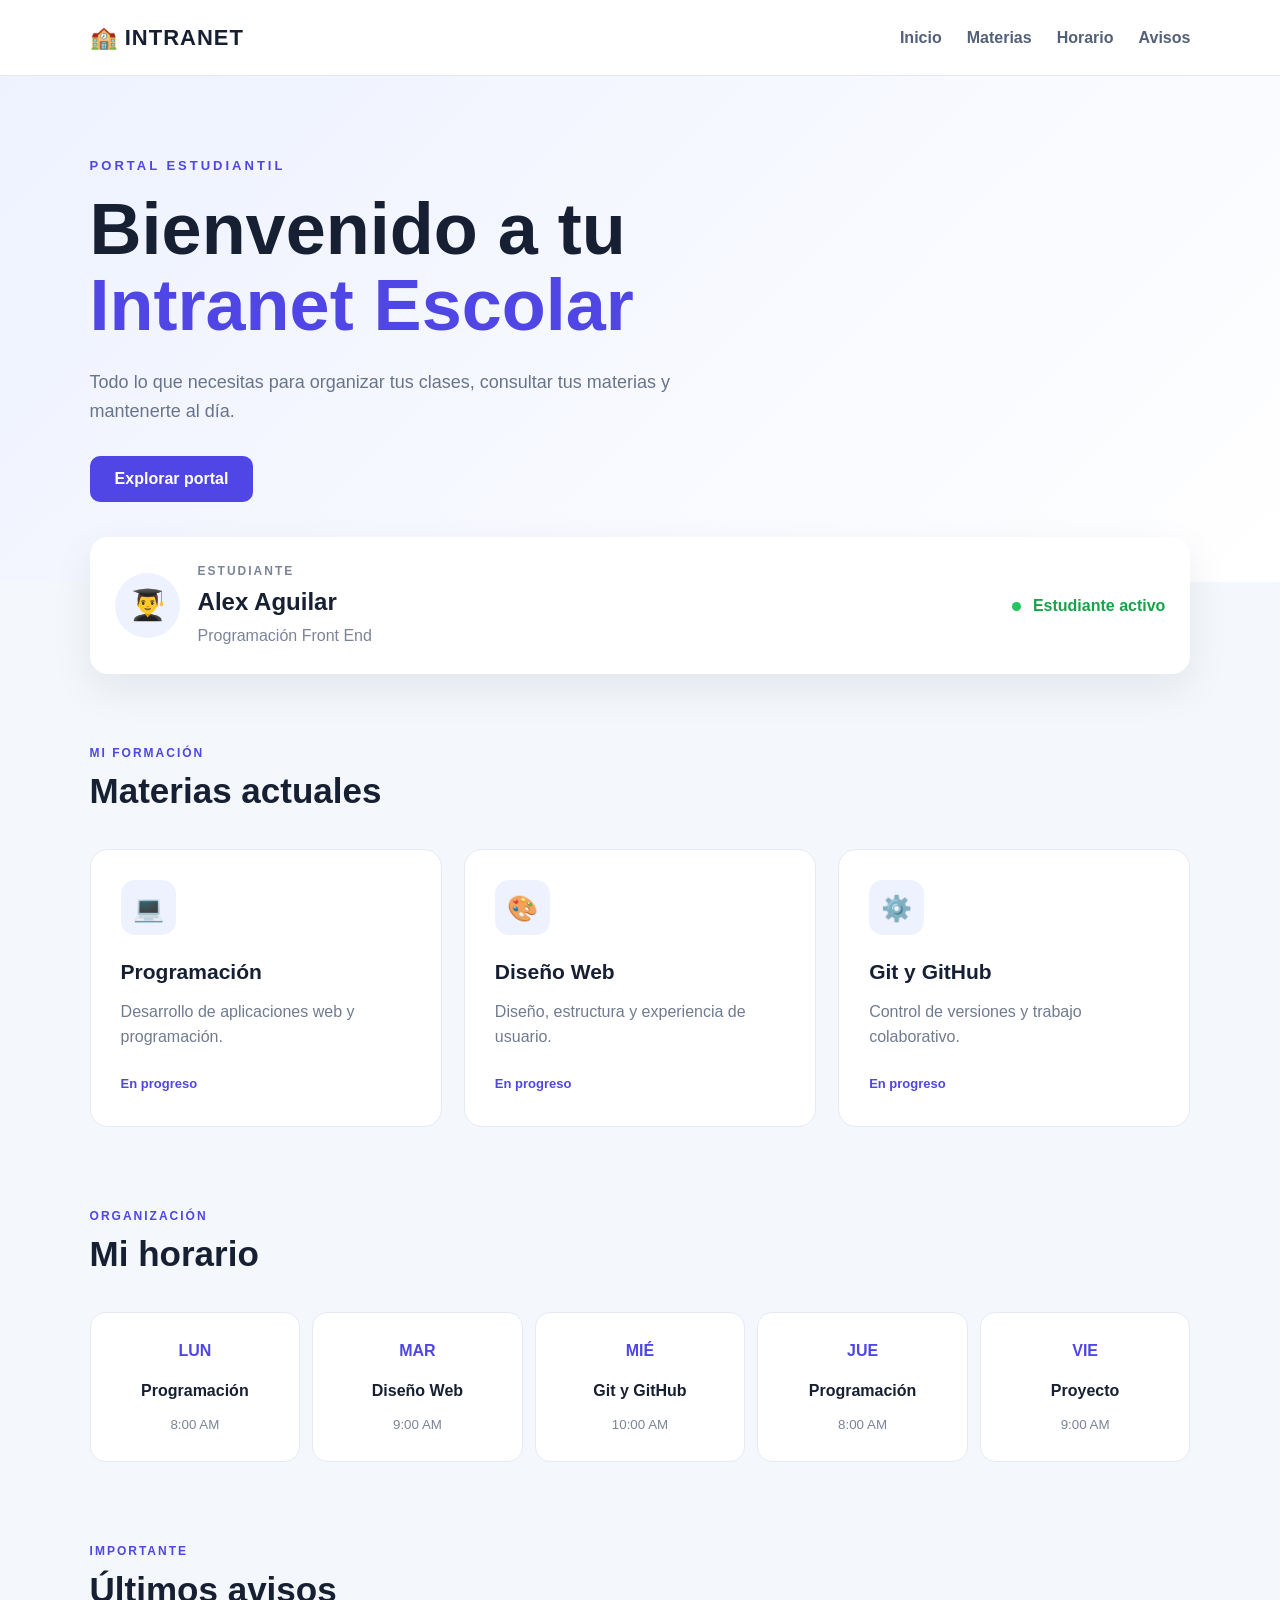
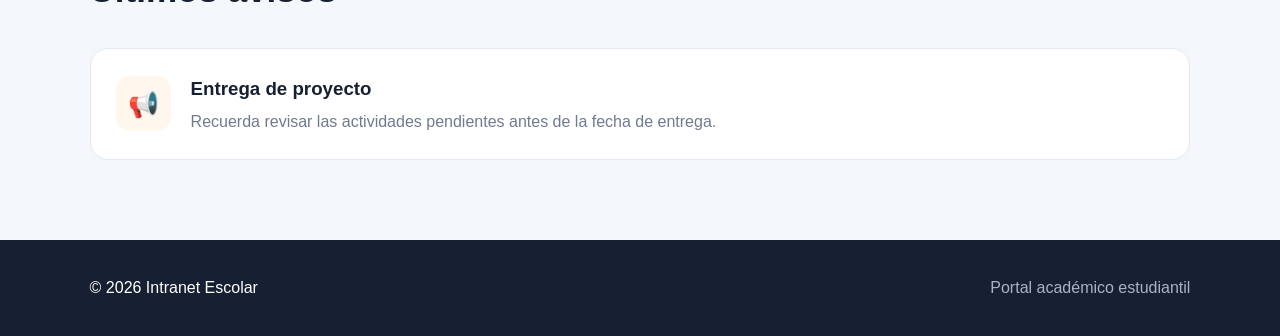
==== src/index.html @ 4df20025 "style: crear diseño moderno de la intranet" ====
<!DOCTYPE html>
<html lang="es">
<head>
    <meta charset="UTF-8">
    <meta name="viewport" content="width=device-width, initial-scale=1.0">

    <title>Intranet Escolar</title>

    <link rel="stylesheet" href="css/style.css">
</head>

<body>

    <header class="encabezado">
        <div class="logo">
            🏫 INTRANET
        </div>

        <nav>
            <a href="#inicio">Inicio</a>
            <a href="#materias">Materias</a>
            <a href="#horario">Horario</a>
            <a href="#avisos">Avisos</a>
        </nav>
    </header>

    <main>

        <section id="inicio" class="bienvenida">
            <div>
                <p class="etiqueta">PORTAL ESTUDIANTIL</p>

                <h1>Bienvenido a tu<br>
                    <span>Intranet Escolar</span>
                </h1>

                <p>
                    Todo lo que necesitas para organizar tus clases,
                    consultar tus materias y mantenerte al día.
                </p>

                <button>Explorar portal</button>
            </div>
        </section>


        <section class="perfil">
            <div class="perfil-info">
                <div class="avatar">👨‍🎓</div>

                <div>
                    <p>ESTUDIANTE</p>
                    <h2>Alex Aguilar</h2>
                    <span>Programación Front End</span>
                </div>
            </div>

            <div class="estado">
                <span class="punto"></span>
                Estudiante activo
            </div>
        </section>


        <section id="materias" class="seccion">

            <div class="titulo-seccion">
                <p>MI FORMACIÓN</p>
                <h2>Materias actuales</h2>
            </div>

            <div class="tarjetas">

                <article class="tarjeta">
                    <div class="icono">💻</div>
                    <h3>Programación</h3>
                    <p>Desarrollo de aplicaciones web y programación.</p>
                    <span>En progreso</span>
                </article>

                <article class="tarjeta">
                    <div class="icono">🎨</div>
                    <h3>Diseño Web</h3>
                    <p>Diseño, estructura y experiencia de usuario.</p>
                    <span>En progreso</span>
                </article>

                <article class="tarjeta">
                    <div class="icono">⚙️</div>
                    <h3>Git y GitHub</h3>
                    <p>Control de versiones y trabajo colaborativo.</p>
                    <span>En progreso</span>
                </article>

            </div>

        </section>


        <section id="horario" class="seccion">

            <div class="titulo-seccion">
                <p>ORGANIZACIÓN</p>
                <h2>Mi horario</h2>
            </div>

            <div class="horario">

                <div class="dia">
                    <strong>LUN</strong>
                    <span>Programación</span>
                    <small>8:00 AM</small>
                </div>

                <div class="dia">
                    <strong>MAR</strong>
                    <span>Diseño Web</span>
                    <small>9:00 AM</small>
                </div>

                <div class="dia">
                    <strong>MIÉ</strong>
                    <span>Git y GitHub</span>
                    <small>10:00 AM</small>
                </div>

                <div class="dia">
                    <strong>JUE</strong>
                    <span>Programación</span>
                    <small>8:00 AM</small>
                </div>

                <div class="dia">
                    <strong>VIE</strong>
                    <span>Proyecto</span>
                    <small>9:00 AM</small>
                </div>

            </div>

        </section>


        <section id="avisos" class="seccion avisos">

            <div class="titulo-seccion">
                <p>IMPORTANTE</p>
                <h2>Últimos avisos</h2>
            </div>

            <div class="aviso">
                <div class="aviso-icono">📢</div>

                <div>
                    <h3>Entrega de proyecto</h3>
                    <p>
                        Recuerda revisar las actividades pendientes
                        antes de la fecha de entrega.
                    </p>
                </div>
            </div>

        </section>

    </main>


    <footer>
        <p>© 2026 Intranet Escolar</p>
        <p>Portal académico estudiantil</p>
    </footer>

</body>
</html>
---- src/css/style.css ----
/* ================================
   INTRANET ESCOLAR
   Diseño principal
================================ */

* {
    margin: 0;
    padding: 0;
    box-sizing: border-box;
}

html {
    scroll-behavior: smooth;
}

body {
    font-family: Arial, sans-serif;
    background: #f4f7fb;
    color: #172033;
    line-height: 1.6;
}


/* ================================
   ENCABEZADO
================================ */

.encabezado {
    width: 100%;
    padding: 20px 7%;
    display: flex;
    justify-content: space-between;
    align-items: center;
    background: #ffffff;
    border-bottom: 1px solid #e5e9f2;
    position: sticky;
    top: 0;
    z-index: 1000;
}

.logo {
    font-size: 22px;
    font-weight: bold;
    letter-spacing: 1px;
}

nav {
    display: flex;
    gap: 25px;
}

nav a {
    text-decoration: none;
    color: #536078;
    font-weight: 600;
    transition: 0.3s;
}

nav a:hover {
    color: #4f46e5;
}


/* ================================
   BIENVENIDA
================================ */

.bienvenida {
    min-height: 500px;
    padding: 80px 7%;
    display: flex;
    align-items: center;
    background: linear-gradient(135deg, #eef2ff, #ffffff);
}

.bienvenida > div {
    max-width: 700px;
}

.etiqueta {
    color: #4f46e5;
    font-weight: bold;
    letter-spacing: 3px;
    font-size: 13px;
    margin-bottom: 15px;
}

.bienvenida h1 {
    font-size: clamp(42px, 6vw, 72px);
    line-height: 1.05;
    margin-bottom: 25px;
}

.bienvenida h1 span {
    color: #4f46e5;
}

.bienvenida p:not(.etiqueta) {
    color: #68748a;
    max-width: 600px;
    font-size: 18px;
    margin-bottom: 30px;
}

button {
    border: none;
    padding: 14px 25px;
    border-radius: 10px;
    background: #4f46e5;
    color: white;
    font-size: 16px;
    font-weight: bold;
    cursor: pointer;
    transition: 0.3s;
}

button:hover {
    transform: translateY(-3px);
    background: #3730a3;
}


/* ================================
   PERFIL
================================ */

.perfil {
    width: 86%;
    margin: -45px auto 70px;
    padding: 25px;
    background: white;
    border-radius: 18px;
    box-shadow: 0 15px 40px rgba(30, 41, 59, 0.08);

    display: flex;
    justify-content: space-between;
    align-items: center;
}

.perfil-info {
    display: flex;
    align-items: center;
    gap: 18px;
}

.avatar {
    width: 65px;
    height: 65px;
    display: flex;
    align-items: center;
    justify-content: center;
    background: #eef2ff;
    border-radius: 50%;
    font-size: 30px;
}

.perfil-info p {
    color: #7b8498;
    font-size: 12px;
    font-weight: bold;
    letter-spacing: 2px;
}

.perfil-info h2 {
    margin: 2px 0;
}

.perfil-info span {
    color: #7b8498;
}

.estado {
    color: #16a34a;
    font-weight: bold;
}

.punto {
    display: inline-block;
    width: 9px;
    height: 9px;
    background: #22c55e;
    border-radius: 50%;
    margin-right: 7px;
}


/* ================================
   SECCIONES
================================ */

.seccion {
    width: 86%;
    margin: 0 auto 80px;
}

.titulo-seccion {
    margin-bottom: 30px;
}

.titulo-seccion p {
    color: #4f46e5;
    font-size: 12px;
    font-weight: bold;
    letter-spacing: 2px;
}

.titulo-seccion h2 {
    font-size: 35px;
}


/* ================================
   TARJETAS
================================ */

.tarjetas {
    display: grid;
    grid-template-columns: repeat(3, 1fr);
    gap: 22px;
}

.tarjeta {
    padding: 30px;
    background: white;
    border: 1px solid #e5e9f2;
    border-radius: 18px;
    transition: 0.3s;
}

.tarjeta:hover {
    transform: translateY(-7px);
    box-shadow: 0 15px 35px rgba(30, 41, 59, 0.1);
}

.icono {
    width: 55px;
    height: 55px;
    display: flex;
    align-items: center;
    justify-content: center;
    background: #eef2ff;
    border-radius: 14px;
    font-size: 25px;
    margin-bottom: 20px;
}

.tarjeta h3 {
    font-size: 21px;
    margin-bottom: 10px;
}

.tarjeta p {
    color: #707b90;
    margin-bottom: 20px;
}

.tarjeta span {
    color: #4f46e5;
    font-size: 13px;
    font-weight: bold;
}


/* ================================
   HORARIO
================================ */

.horario {
    display: grid;
    grid-template-columns: repeat(5, 1fr);
    gap: 12px;
}

.dia {
    background: white;
    border: 1px solid #e5e9f2;
    padding: 25px 15px;
    border-radius: 15px;
    text-align: center;
}

.dia strong {
    display: block;
    color: #4f46e5;
    margin-bottom: 15px;
}

.dia span {
    display: block;
    font-weight: bold;
    margin-bottom: 7px;
}

.dia small {
    color: #7b8498;
}


/* ================================
   AVISOS
================================ */

.aviso {
    display: flex;
    align-items: center;
    gap: 20px;
    background: white;
    border: 1px solid #e5e9f2;
    padding: 25px;
    border-radius: 18px;
}

.aviso-icono {
    width: 55px;
    height: 55px;
    display: flex;
    align-items: center;
    justify-content: center;
    background: #fff7ed;
    border-radius: 14px;
    font-size: 25px;
}

.aviso h3 {
    margin-bottom: 5px;
}

.aviso p {
    color: #707b90;
}


/* ================================
   FOOTER
================================ */

footer {
    padding: 35px 7%;
    background: #172033;
    color: white;

    display: flex;
    justify-content: space-between;
}

footer p:last-child {
    color: #aab3c5;
}


/* ================================
   RESPONSIVE
================================ */

@media (max-width: 800px) {

    .encabezado {
        flex-direction: column;
        gap: 15px;
    }

    nav {
        gap: 12px;
        flex-wrap: wrap;
        justify-content: center;
    }

    .bienvenida {
        padding: 70px 7%;
    }

    .perfil {
        flex-direction: column;
        align-items: flex-start;
        gap: 20px;
    }

    .tarjetas {
        grid-template-columns: 1fr;
    }

    .horario {
        grid-template-columns: 1fr;
    }

    footer {
        flex-direction: column;
        gap: 10px;
    }
}
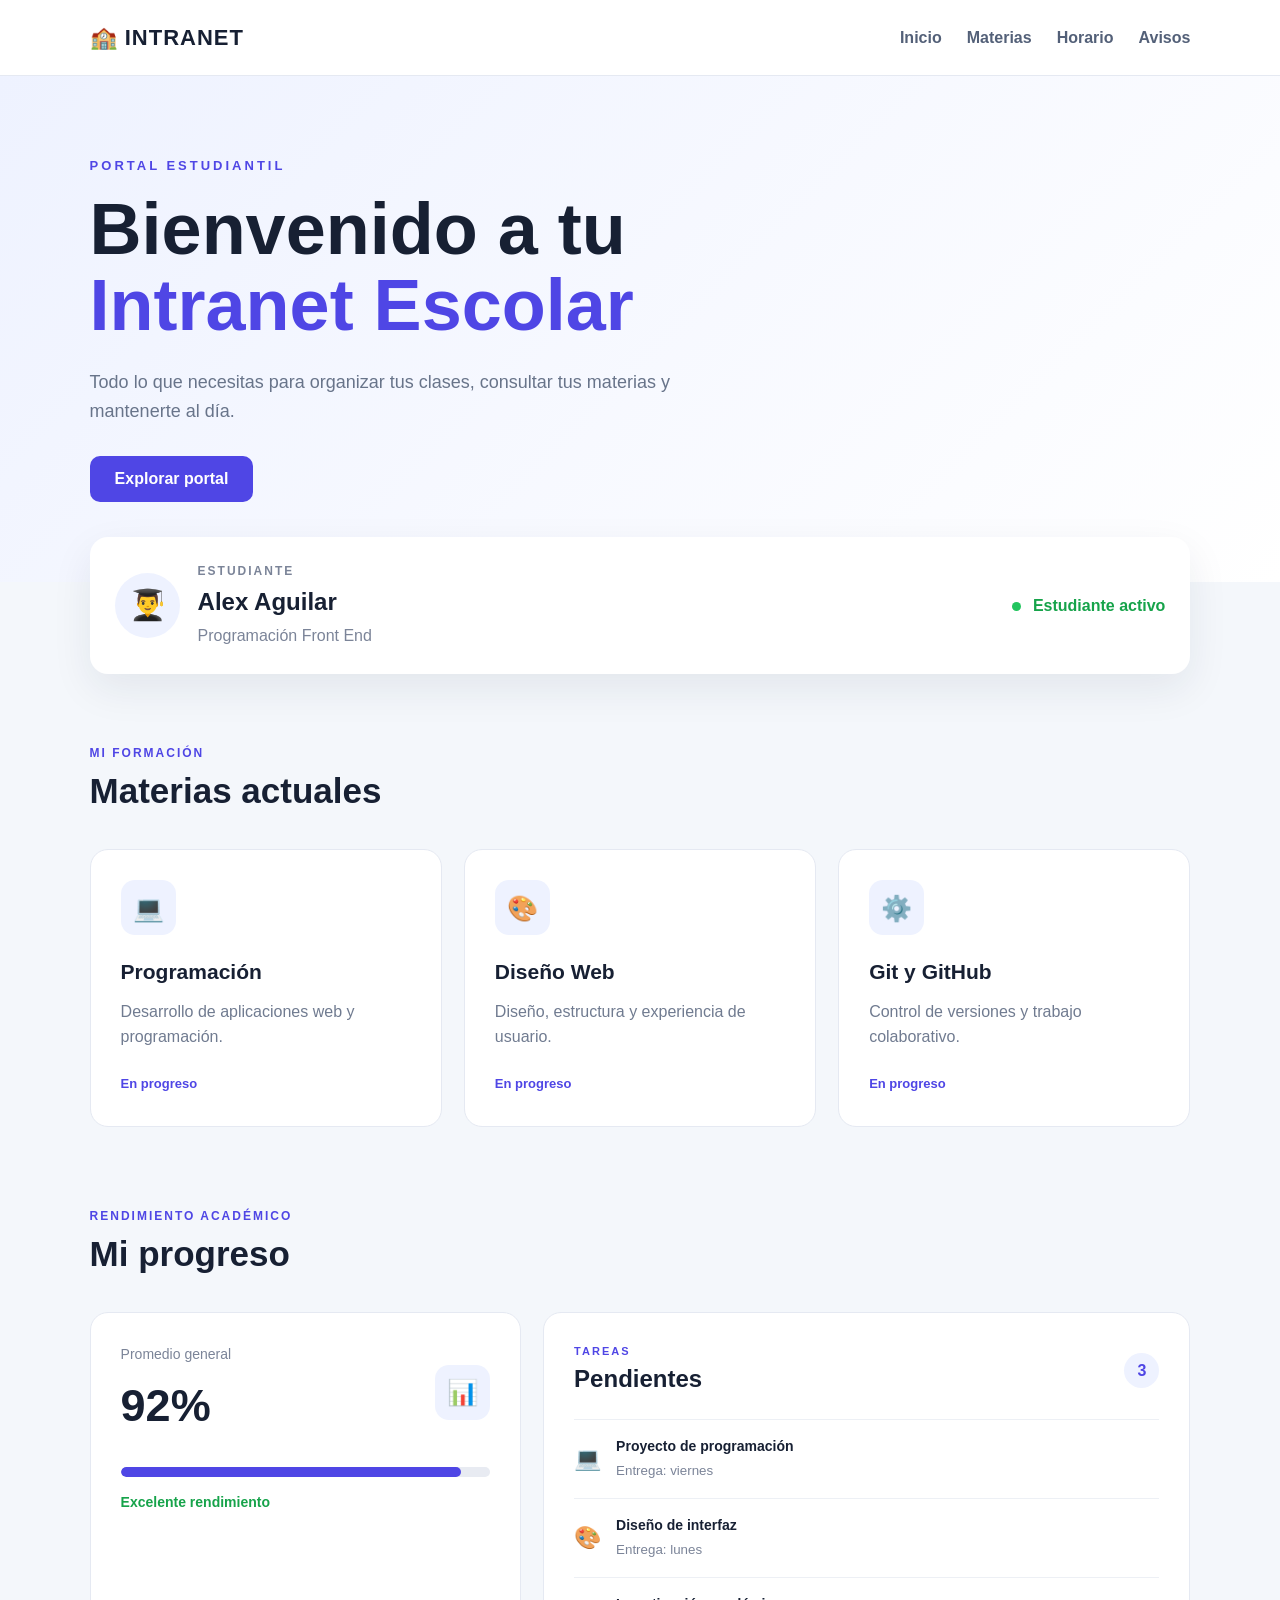
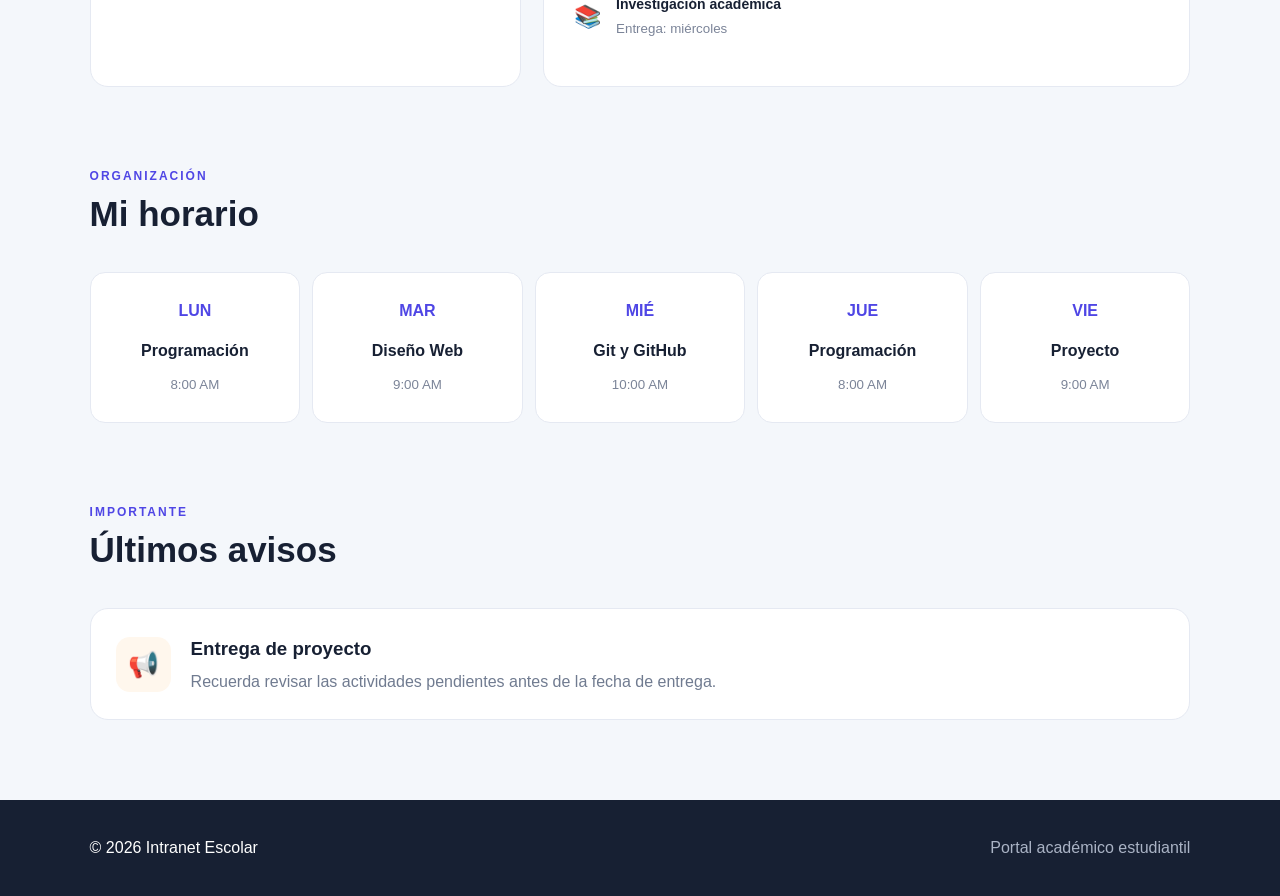
==== commit e6ac85b9: "feat: agregar panel de rendimiento académico" ====
--- a/src/index.html
+++ b/src/index.html
@@ -96,6 +96,75 @@
 
         </section>
 
+<section class="seccion">
+
+    <div class="titulo-seccion">
+        <p>RENDIMIENTO ACADÉMICO</p>
+        <h2>Mi progreso</h2>
+    </div>
+
+    <div class="panel-academico">
+
+        <div class="progreso-card">
+            <div class="progreso-arriba">
+                <div>
+                    <p>Promedio general</p>
+                    <h3>92%</h3>
+                </div>
+
+                <div class="progreso-icono">
+                    📊
+                </div>
+            </div>
+
+            <div class="barra">
+                <div class="barra-progreso"></div>
+            </div>
+
+            <span>Excelente rendimiento</span>
+        </div>
+
+
+        <div class="tareas-card">
+
+            <div class="tareas-titulo">
+                <div>
+                    <p>TAREAS</p>
+                    <h3>Pendientes</h3>
+                </div>
+
+                <span class="contador">3</span>
+            </div>
+
+            <div class="tarea">
+                <span>💻</span>
+                <div>
+                    <strong>Proyecto de programación</strong>
+                    <small>Entrega: viernes</small>
+                </div>
+            </div>
+
+            <div class="tarea">
+                <span>🎨</span>
+                <div>
+                    <strong>Diseño de interfaz</strong>
+                    <small>Entrega: lunes</small>
+                </div>
+            </div>
+
+            <div class="tarea">
+                <span>📚</span>
+                <div>
+                    <strong>Investigación académica</strong>
+                    <small>Entrega: miércoles</small>
+                </div>
+            </div>
+
+        </div>
+
+    </div>
+
+</section>
 
         <section id="horario" class="seccion">
 
@@ -170,5 +239,7 @@
         <p>Portal académico estudiantil</p>
     </footer>
 
+    <script src="js/app.js"></script>
+
 </body>
 </html>
--- a/src/css/style.css
+++ b/src/css/style.css
@@ -387,4 +387,133 @@
         flex-direction: column;
         gap: 10px;
     }
+}
+
+/* ================================
+   PANEL ACADÉMICO
+================================ */
+
+.panel-academico {
+    display: grid;
+    grid-template-columns: 1fr 1.5fr;
+    gap: 22px;
+}
+
+.progreso-card,
+.tareas-card {
+    background: white;
+    border: 1px solid #e5e9f2;
+    border-radius: 18px;
+    padding: 30px;
+}
+
+.progreso-arriba {
+    display: flex;
+    justify-content: space-between;
+    align-items: center;
+}
+
+.progreso-arriba p {
+    color: #7b8498;
+    font-size: 14px;
+}
+
+.progreso-arriba h3 {
+    font-size: 45px;
+    margin-top: 5px;
+}
+
+.progreso-icono {
+    width: 55px;
+    height: 55px;
+    display: flex;
+    justify-content: center;
+    align-items: center;
+    background: #eef2ff;
+    border-radius: 14px;
+    font-size: 25px;
+}
+
+.barra {
+    width: 100%;
+    height: 10px;
+    margin: 25px 0 12px;
+    background: #e8ebf2;
+    border-radius: 20px;
+    overflow: hidden;
+}
+
+.barra-progreso {
+    width: 92%;
+    height: 100%;
+    background: #4f46e5;
+    border-radius: 20px;
+}
+
+.progreso-card > span {
+    color: #16a34a;
+    font-size: 14px;
+    font-weight: bold;
+}
+
+
+/* TAREAS */
+
+.tareas-titulo {
+    display: flex;
+    justify-content: space-between;
+    align-items: center;
+    margin-bottom: 20px;
+}
+
+.tareas-titulo p {
+    color: #4f46e5;
+    font-size: 11px;
+    font-weight: bold;
+    letter-spacing: 2px;
+}
+
+.tareas-titulo h3 {
+    font-size: 24px;
+}
+
+.contador {
+    width: 35px;
+    height: 35px;
+    display: flex;
+    align-items: center;
+    justify-content: center;
+    background: #eef2ff;
+    color: #4f46e5;
+    border-radius: 50%;
+    font-weight: bold;
+}
+
+.tarea {
+    display: flex;
+    align-items: center;
+    gap: 15px;
+    padding: 15px 0;
+    border-top: 1px solid #edf0f5;
+}
+
+.tarea > span {
+    font-size: 22px;
+}
+
+.tarea strong {
+    display: block;
+    font-size: 14px;
+}
+
+.tarea small {
+    color: #7b8498;
+}
+
+@media (max-width: 800px) {
+
+    .panel-academico {
+        grid-template-columns: 1fr;
+    }
+
 }
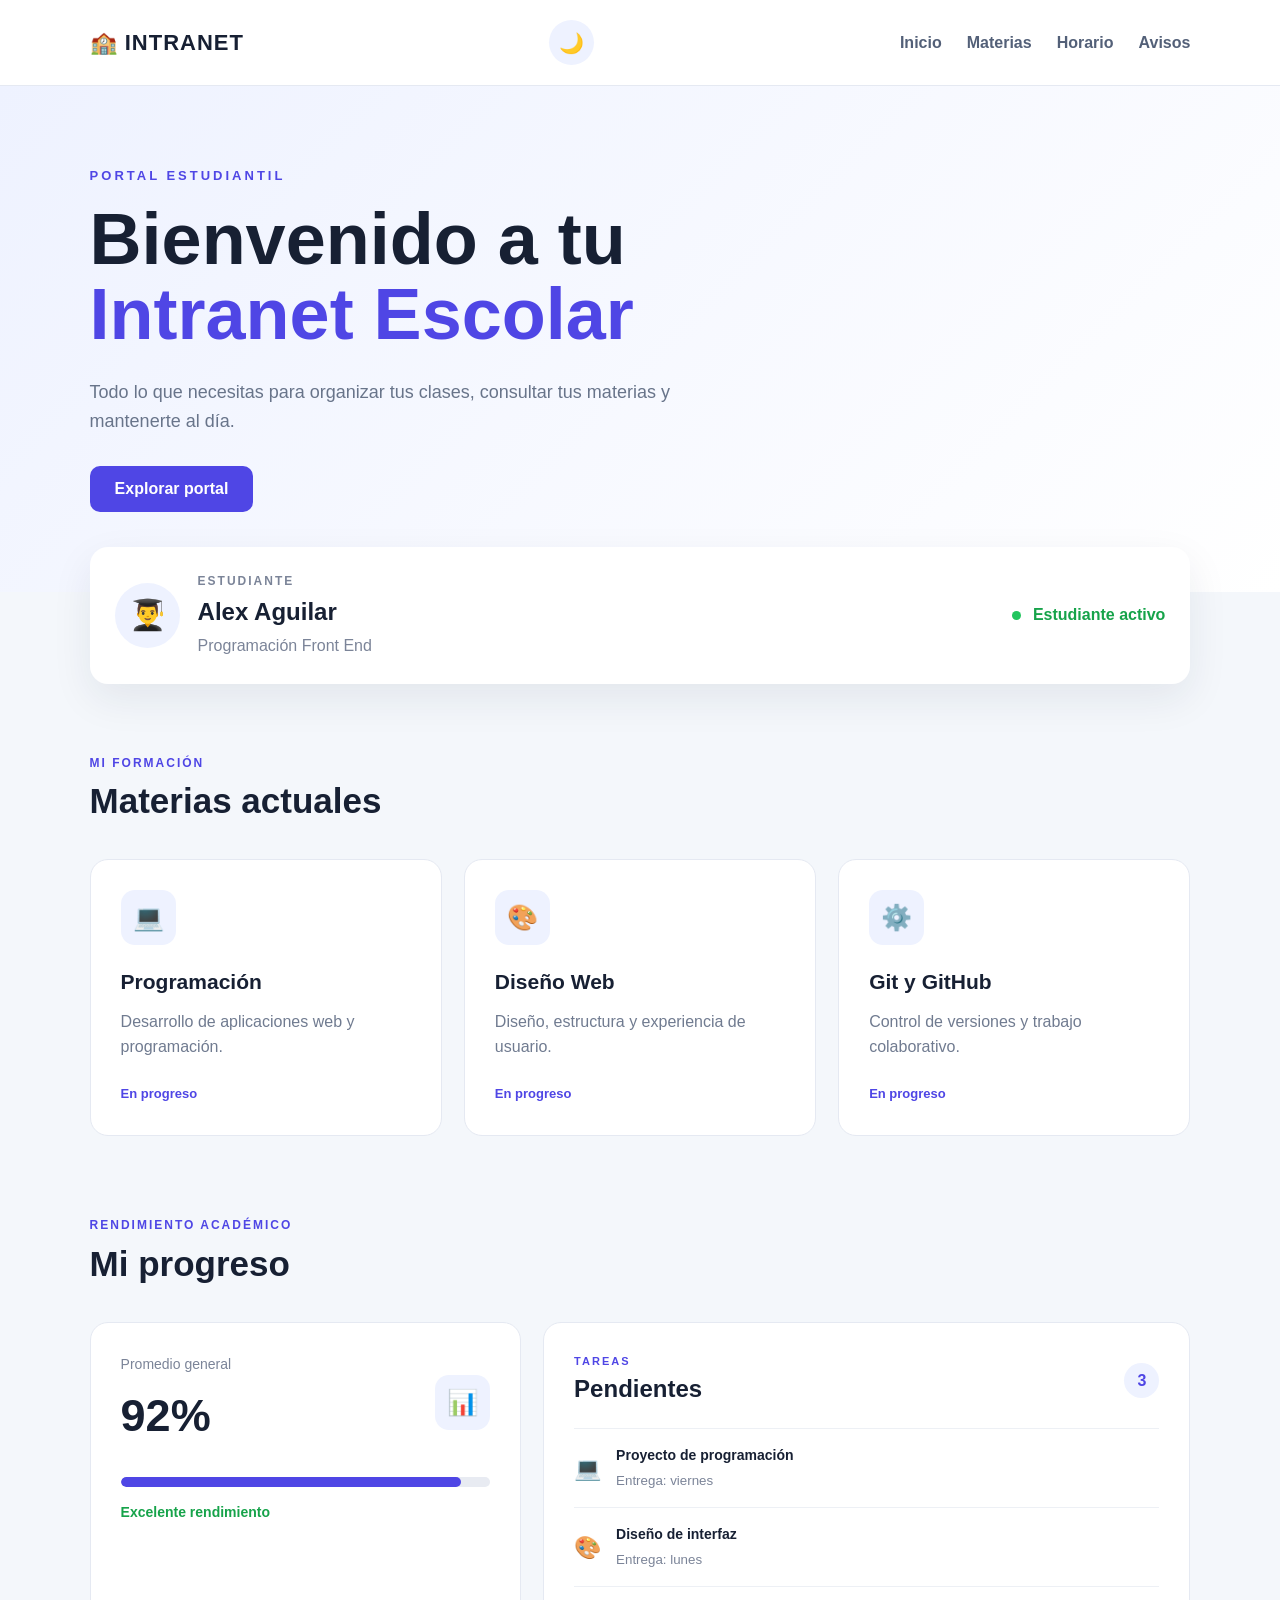
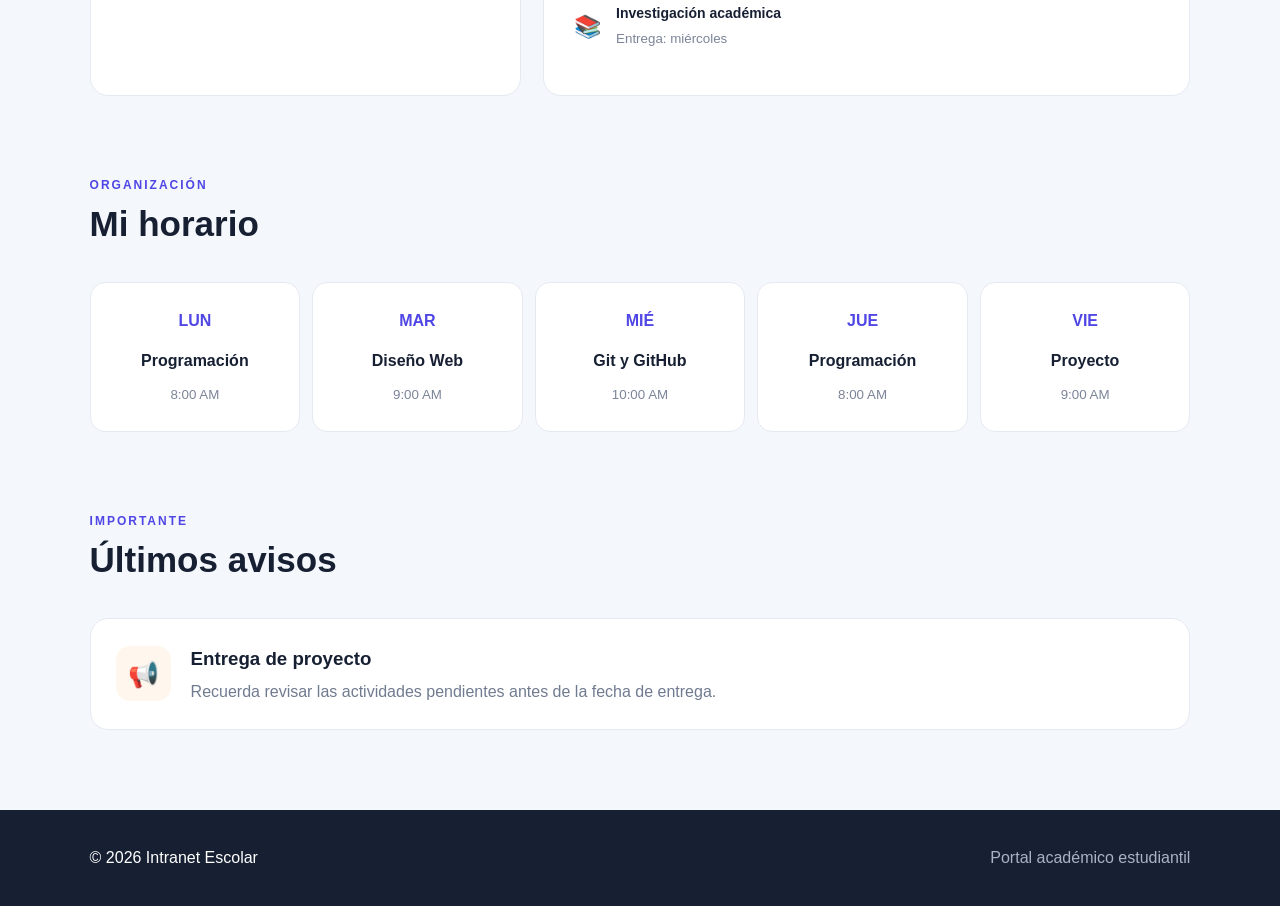
==== commit dcb1d210: "feat: agregar modo oscuro" ====
--- a/src/index.html
+++ b/src/index.html
@@ -15,6 +15,8 @@
         <div class="logo">
             🏫 INTRANET
         </div>
+
+<button id="modoBtn" class="modo-btn">🌙</button>
 
         <nav>
             <a href="#inicio">Inicio</a>
--- a/src/css/style.css
+++ b/src/css/style.css
@@ -516,4 +516,62 @@
         grid-template-columns: 1fr;
     }
 
+}
+
+/* ================================
+   MODO OSCURO
+================================ */
+
+.modo-btn {
+    width: 45px;
+    height: 45px;
+    padding: 0;
+    border-radius: 50%;
+    background: #eef2ff;
+    color: #172033;
+    font-size: 20px;
+}
+
+.modo-btn:hover {
+    transform: rotate(15deg);
+}
+
+
+/* Cuando el modo oscuro está activo */
+
+body.modo-oscuro {
+    background: #0f172a;
+    color: #f8fafc;
+}
+
+body.modo-oscuro .encabezado,
+body.modo-oscuro .perfil,
+body.modo-oscuro .tarjeta,
+body.modo-oscuro .dia,
+body.modo-oscuro .aviso,
+body.modo-oscuro .progreso-card,
+body.modo-oscuro .tareas-card {
+    background: #1e293b;
+    border-color: #334155;
+}
+
+body.modo-oscuro nav a {
+    color: #cbd5e1;
+}
+
+body.modo-oscuro .bienvenida {
+    background: linear-gradient(135deg, #172554, #0f172a);
+}
+
+body.modo-oscuro .bienvenida p:not(.etiqueta),
+body.modo-oscuro .tarjeta p,
+body.modo-oscuro .aviso p,
+body.modo-oscuro .perfil-info span,
+body.modo-oscuro .dia small {
+    color: #cbd5e1;
+}
+
+body.modo-oscuro .modo-btn {
+    background: #334155;
+    color: white;
 }
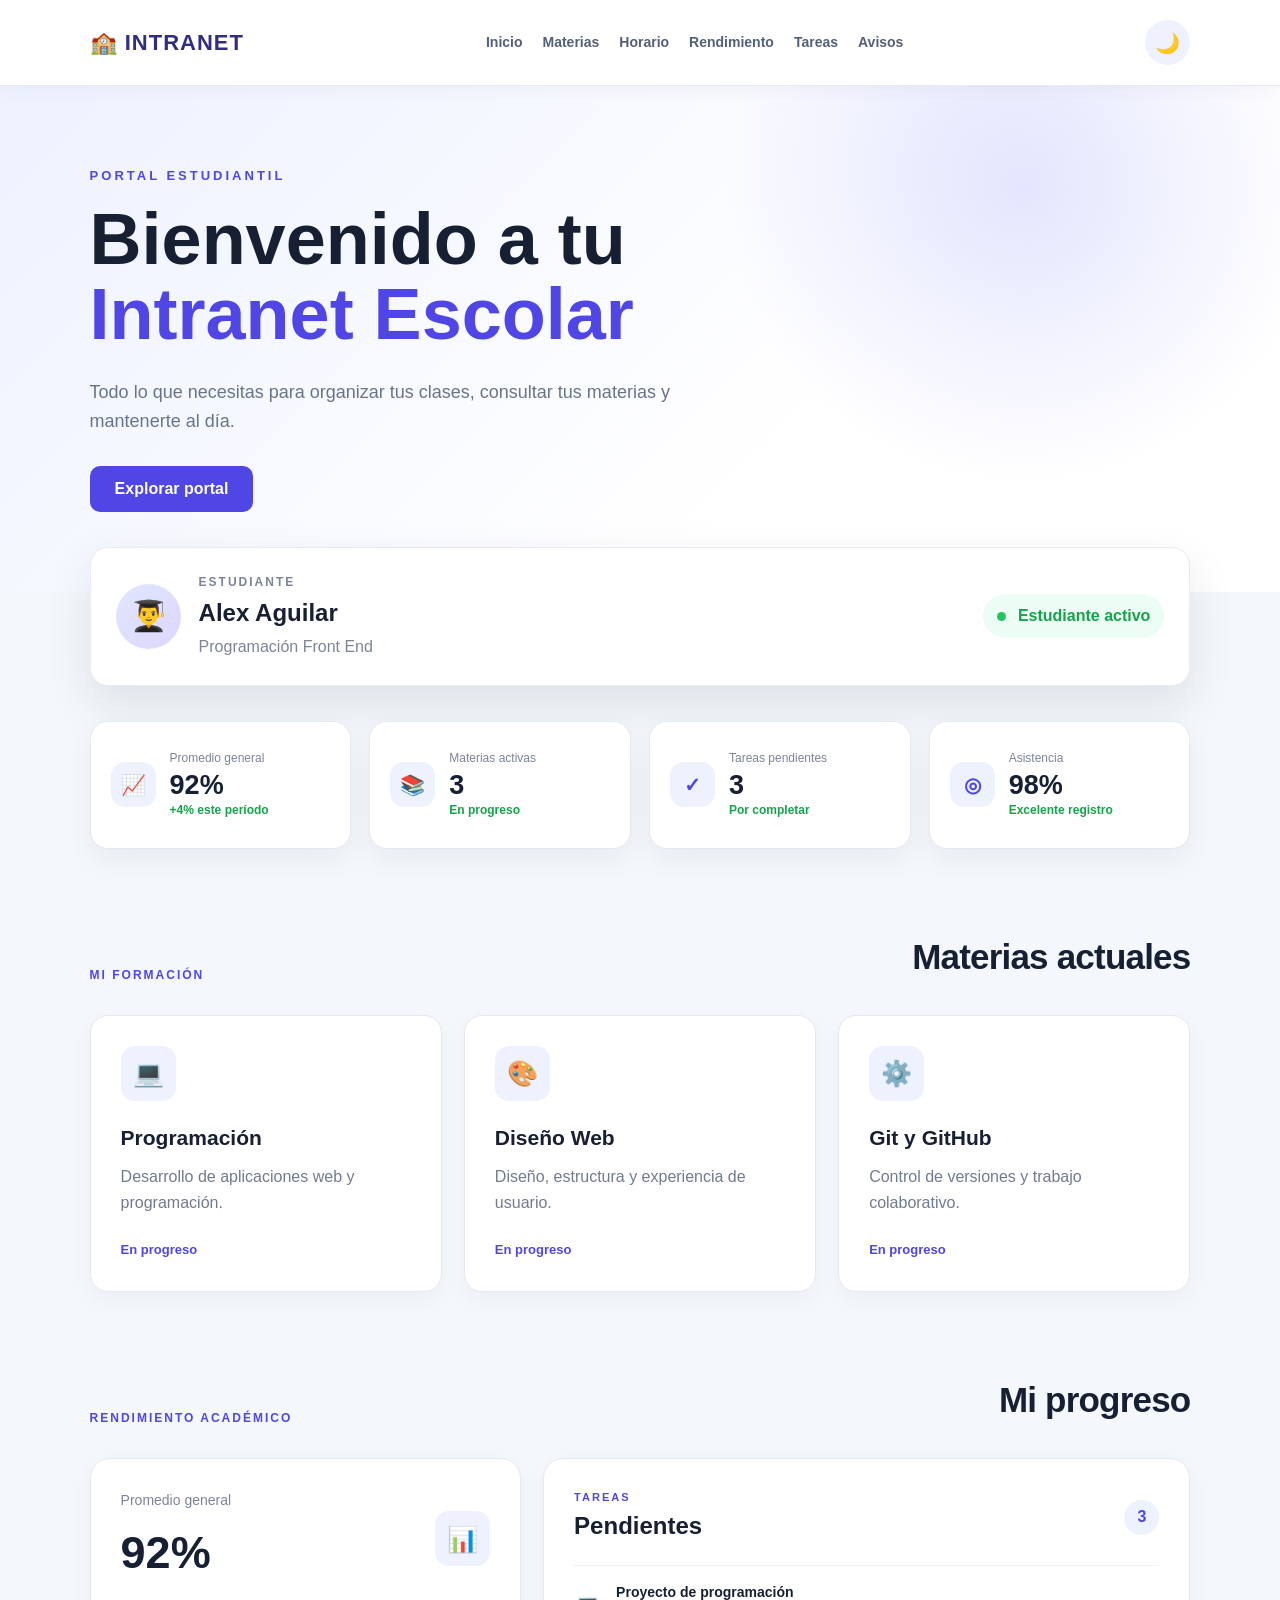
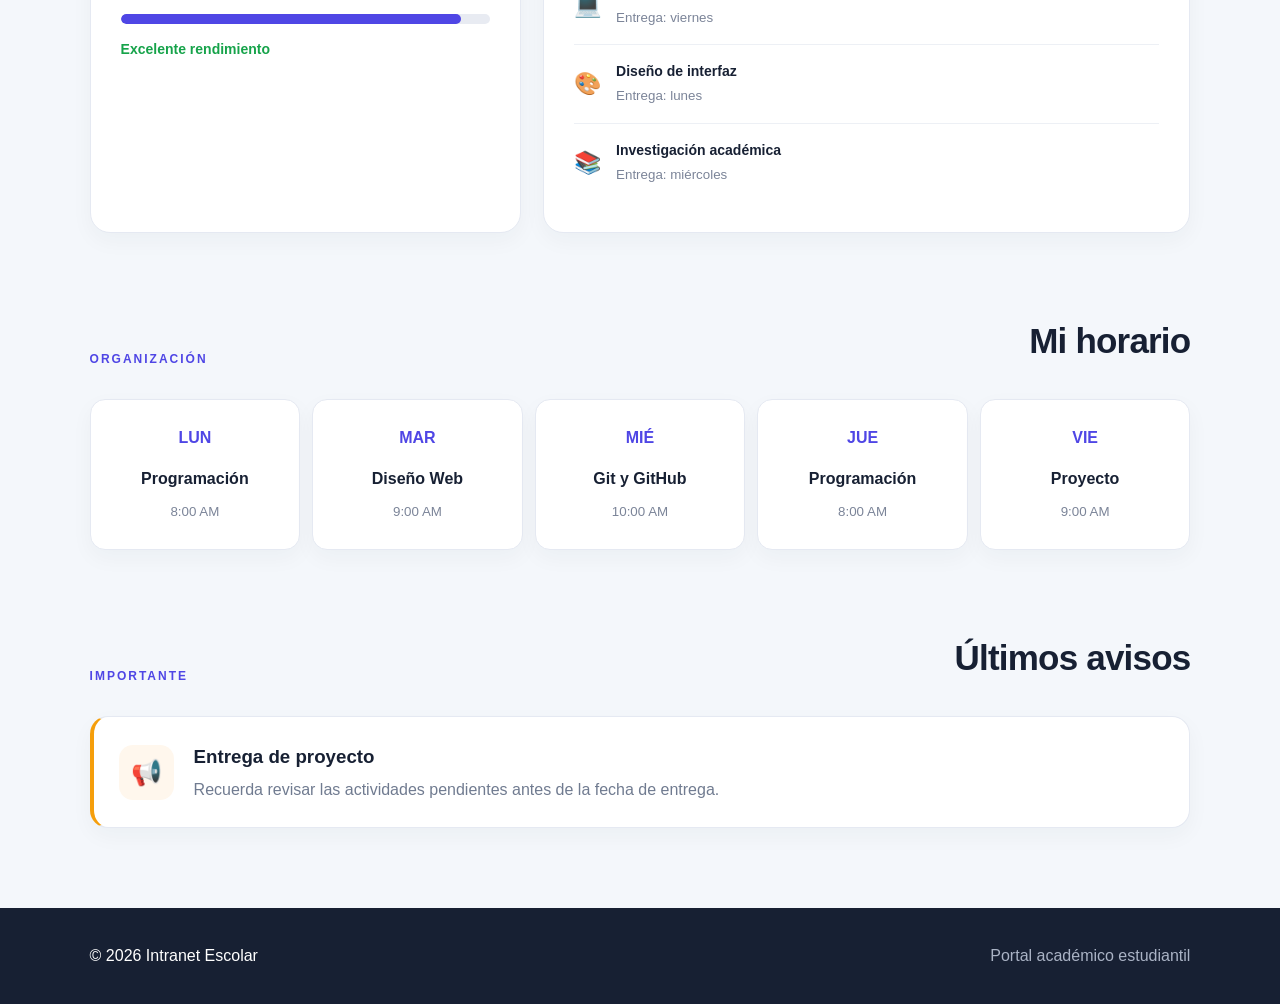
==== commit 5f090e55: "feat: mejorar dashboard estudiantil" ====
--- a/src/index.html
+++ b/src/index.html
@@ -16,14 +16,16 @@
             🏫 INTRANET
         </div>
 
-<button id="modoBtn" class="modo-btn">🌙</button>
-
         <nav>
             <a href="#inicio">Inicio</a>
             <a href="#materias">Materias</a>
             <a href="#horario">Horario</a>
+            <a href="#rendimiento">Rendimiento</a>
+            <a href="#tareas">Tareas</a>
             <a href="#avisos">Avisos</a>
         </nav>
+
+        <button id="modoBtn" class="modo-btn" aria-label="Cambiar modo de color">🌙</button>
     </header>
 
     <main>
@@ -61,6 +63,44 @@
                 <span class="punto"></span>
                 Estudiante activo
             </div>
+        </section>
+
+        <section class="estadisticas seccion" aria-label="Estadísticas rápidas">
+            <article class="estadistica-card estadistica-destacada">
+                <div class="estadistica-icono">📈</div>
+                <div>
+                    <p>Promedio general</p>
+                    <strong>92%</strong>
+                    <small>+4% este período</small>
+                </div>
+            </article>
+
+            <article class="estadistica-card">
+                <div class="estadistica-icono">📚</div>
+                <div>
+                    <p>Materias activas</p>
+                    <strong>3</strong>
+                    <small>En progreso</small>
+                </div>
+            </article>
+
+            <article class="estadistica-card">
+                <div class="estadistica-icono">✓</div>
+                <div>
+                    <p>Tareas pendientes</p>
+                    <strong>3</strong>
+                    <small>Por completar</small>
+                </div>
+            </article>
+
+            <article class="estadistica-card">
+                <div class="estadistica-icono">◎</div>
+                <div>
+                    <p>Asistencia</p>
+                    <strong>98%</strong>
+                    <small>Excelente registro</small>
+                </div>
+            </article>
         </section>
 
 
@@ -98,7 +138,7 @@
 
         </section>
 
-<section class="seccion">
+<section id="rendimiento" class="seccion">
 
     <div class="titulo-seccion">
         <p>RENDIMIENTO ACADÉMICO</p>
@@ -127,7 +167,7 @@
         </div>
 
 
-        <div class="tareas-card">
+        <div id="tareas" class="tareas-card">
 
             <div class="tareas-titulo">
                 <div>
@@ -244,4 +284,4 @@
     <script src="js/app.js"></script>
 
 </body>
-</html>+</html>
--- a/src/css/style.css
+++ b/src/css/style.css
@@ -574,4 +574,760 @@
 body.modo-oscuro .modo-btn {
     background: #334155;
     color: white;
-}+}
+
+/* ================================
+   INICIO DE SESIÓN
+================================ */
+
+.login-body {
+    min-height: 100vh;
+    background: linear-gradient(135deg, #eef2ff, #f8fafc);
+
+    display: flex;
+    align-items: center;
+    justify-content: center;
+
+    padding: 30px;
+}
+
+.login-container {
+    width: 100%;
+    max-width: 460px;
+}
+
+.login-card {
+    background: white;
+    border: 1px solid #e5e9f2;
+    border-radius: 24px;
+
+    padding: 45px;
+
+    box-shadow: 0 25px 70px rgba(30, 41, 59, 0.12);
+
+    text-align: center;
+}
+
+.login-logo {
+    width: 70px;
+    height: 70px;
+
+    margin: 0 auto 20px;
+
+    display: flex;
+    align-items: center;
+    justify-content: center;
+
+    background: #eef2ff;
+    border-radius: 20px;
+
+    font-size: 34px;
+}
+
+.login-etiqueta {
+    color: #4f46e5;
+
+    font-size: 12px;
+    font-weight: bold;
+
+    letter-spacing: 2px;
+
+    margin-bottom: 8px;
+}
+
+.login-card h1 {
+    font-size: 38px;
+    margin-bottom: 10px;
+}
+
+.login-descripcion {
+    color: #7b8498;
+    margin-bottom: 30px;
+}
+
+#loginForm {
+    text-align: left;
+}
+
+.campo {
+    margin-bottom: 20px;
+}
+
+.campo label {
+    display: block;
+
+    margin-bottom: 8px;
+
+    font-size: 14px;
+    font-weight: bold;
+}
+
+.campo input {
+    width: 100%;
+
+    padding: 14px 15px;
+
+    border: 1px solid #dce1ea;
+    border-radius: 10px;
+
+    outline: none;
+
+    font-size: 15px;
+
+    transition: 0.3s;
+}
+
+.campo input:focus {
+    border-color: #4f46e5;
+
+    box-shadow: 0 0 0 3px rgba(79, 70, 229, 0.1);
+}
+
+.opciones-login {
+    display: flex;
+    justify-content: space-between;
+    align-items: center;
+
+    gap: 10px;
+
+    margin-bottom: 25px;
+
+    font-size: 13px;
+}
+
+.opciones-login label {
+    color: #68748a;
+}
+
+.opciones-login a {
+    color: #4f46e5;
+
+    text-decoration: none;
+
+    font-weight: bold;
+}
+
+.login-btn {
+    width: 100%;
+
+    padding: 15px;
+
+    border-radius: 10px;
+
+    background: #4f46e5;
+
+    color: white;
+
+    font-size: 16px;
+    font-weight: bold;
+
+    border: none;
+
+    cursor: pointer;
+
+    transition: 0.3s;
+}
+
+.login-btn:hover {
+    background: #3730a3;
+
+    transform: translateY(-2px);
+}
+
+.mensaje-login {
+    min-height: 24px;
+
+    margin-top: 18px;
+
+    font-size: 14px;
+    font-weight: bold;
+}
+
+.login-footer {
+    margin-top: 30px;
+
+    padding-top: 20px;
+
+    border-top: 1px solid #edf0f5;
+
+    color: #9aa3b2;
+
+    font-size: 12px;
+}
+
+
+/* LOGIN EN MODO OSCURO */
+
+body.modo-oscuro.login-body {
+    background: #0f172a;
+}
+
+body.modo-oscuro .login-card {
+    background: #1e293b;
+    border-color: #334155;
+}
+
+body.modo-oscuro .login-card h1,
+body.modo-oscuro .campo label {
+    color: #f8fafc;
+}
+
+body.modo-oscuro .login-descripcion,
+body.modo-oscuro .opciones-login label {
+    color: #cbd5e1;
+}
+
+body.modo-oscuro .campo input {
+    background: #0f172a;
+    border-color: #475569;
+    color: white;
+}
+
+
+/* RESPONSIVE LOGIN */
+
+@media (max-width: 500px) {
+
+    .login-body {
+        padding: 15px;
+    }
+
+    .login-card {
+        padding: 30px 22px;
+    }
+
+    .login-card h1 {
+        font-size: 32px;
+    }
+
+    .opciones-login {
+        flex-direction: column;
+        align-items: flex-start;
+    }
+}
+
+/* ================================
+   EXPERIENCIA VISUAL DEL LOGIN
+================================ */
+
+.login-body {
+    position: relative;
+    overflow: hidden;
+    padding: 32px 24px;
+    background:
+        radial-gradient(circle at 15% 20%, rgba(129, 140, 248, 0.35), transparent 28%),
+        radial-gradient(circle at 85% 85%, rgba(45, 212, 191, 0.25), transparent 24%),
+        linear-gradient(135deg, #172554 0%, #312e81 48%, #0f766e 100%);
+}
+
+.login-body::before {
+    content: "";
+    position: fixed;
+    inset: 0;
+    pointer-events: none;
+    opacity: 0.22;
+    background-image: linear-gradient(rgba(255, 255, 255, 0.16) 1px, transparent 1px), linear-gradient(90deg, rgba(255, 255, 255, 0.16) 1px, transparent 1px);
+    background-size: 36px 36px;
+}
+
+.login-orbe {
+    position: fixed;
+    z-index: 0;
+    border-radius: 50%;
+    filter: blur(2px);
+    opacity: 0.7;
+    animation: flotar-login 8s ease-in-out infinite;
+}
+
+.login-orbe-uno {
+    width: 260px;
+    height: 260px;
+    top: -100px;
+    right: 8%;
+    background: rgba(196, 181, 253, 0.35);
+}
+
+.login-orbe-dos {
+    width: 180px;
+    height: 180px;
+    bottom: -70px;
+    left: 8%;
+    background: rgba(94, 234, 212, 0.3);
+    animation-delay: -4s;
+}
+
+.login-container {
+    max-width: 470px;
+    position: relative;
+    z-index: 1;
+}
+
+.login-card {
+    padding: 44px;
+    background: rgba(255, 255, 255, 0.96);
+    border: 1px solid rgba(255, 255, 255, 0.72);
+    border-radius: 28px;
+    box-shadow: 0 30px 80px rgba(15, 23, 42, 0.32);
+    animation: aparecer-login 0.65s cubic-bezier(0.22, 1, 0.36, 1) both;
+}
+
+.login-logo {
+    position: relative;
+    margin-bottom: 18px;
+    background: linear-gradient(135deg, #4f46e5, #7c3aed);
+    border: 4px solid #eef2ff;
+    border-radius: 22px;
+    box-shadow: 0 10px 24px rgba(79, 70, 229, 0.3);
+}
+
+.login-logo-iniciales {
+    color: #ffffff;
+    font-size: 22px;
+    font-weight: 800;
+    letter-spacing: -1px;
+}
+
+.login-logo-destello {
+    position: absolute;
+    top: -7px;
+    right: -6px;
+    display: grid;
+    place-items: center;
+    width: 23px;
+    height: 23px;
+    border-radius: 50%;
+    background: #fef08a;
+    color: #6d28d9;
+    font-size: 13px;
+    box-shadow: 0 4px 10px rgba(49, 46, 129, 0.28);
+}
+
+.login-etiqueta {
+    letter-spacing: 2.2px;
+}
+
+.login-card h1 {
+    color: #172033;
+    font-size: clamp(34px, 6vw, 42px);
+    letter-spacing: -1.5px;
+    line-height: 1.1;
+    margin-bottom: 12px;
+}
+
+.login-descripcion {
+    max-width: 330px;
+    margin: 0 auto 30px;
+    font-size: 15px;
+    line-height: 1.6;
+}
+
+.campo {
+    margin-bottom: 19px;
+}
+
+.campo label {
+    color: #334155;
+    font-size: 13px;
+}
+
+.input-con-icono {
+    position: relative;
+}
+
+.input-icono {
+    position: absolute;
+    top: 50%;
+    left: 15px;
+    transform: translateY(-50%);
+    font-size: 16px;
+    line-height: 1;
+    pointer-events: none;
+}
+
+.campo input {
+    padding: 15px 15px 15px 47px;
+    background: #f8fafc;
+    border-color: #d8deeb;
+    border-radius: 12px;
+    color: #172033;
+    transition: border-color 0.25s, box-shadow 0.25s, background 0.25s, transform 0.25s;
+}
+
+.campo input:focus {
+    background: #ffffff;
+    box-shadow: 0 0 0 4px rgba(99, 102, 241, 0.16);
+    transform: translateY(-1px);
+}
+
+.campo input::placeholder {
+    color: #94a3b8;
+}
+
+.opciones-login {
+    margin: 2px 0 26px;
+}
+
+.opciones-login label {
+    display: flex;
+    align-items: center;
+    gap: 7px;
+    cursor: pointer;
+}
+
+.opciones-login input[type="checkbox"] {
+    accent-color: #4f46e5;
+}
+
+.opciones-login a {
+    transition: color 0.2s;
+}
+
+.opciones-login a:hover {
+    color: #3730a3;
+}
+
+.login-btn {
+    display: flex;
+    align-items: center;
+    justify-content: center;
+    gap: 12px;
+    border-radius: 12px;
+    background: linear-gradient(135deg, #4f46e5, #6d28d9);
+    box-shadow: 0 10px 20px rgba(79, 70, 229, 0.24);
+    transition: transform 0.25s, box-shadow 0.25s, filter 0.25s;
+}
+
+.login-btn:hover {
+    transform: translateY(-2px);
+    box-shadow: 0 14px 26px rgba(79, 70, 229, 0.34);
+    filter: brightness(1.07);
+}
+
+.login-btn:active {
+    transform: translateY(0);
+}
+
+@keyframes aparecer-login {
+    from { opacity: 0; transform: translateY(20px) scale(0.98); }
+    to { opacity: 1; transform: translateY(0) scale(1); }
+}
+
+@keyframes flotar-login {
+    0%, 100% { transform: translateY(0); }
+    50% { transform: translateY(18px); }
+}
+
+body.modo-oscuro.login-body {
+    background: linear-gradient(135deg, #020617, #172554 55%, #134e4a);
+}
+
+body.modo-oscuro .login-card {
+    background: rgba(30, 41, 59, 0.97);
+    border-color: rgba(148, 163, 184, 0.3);
+}
+
+@media (max-width: 500px) {
+    .login-body {
+        align-items: flex-start;
+        padding: 20px 16px;
+    }
+
+    .login-card {
+        padding: 32px 22px;
+        border-radius: 24px;
+    }
+
+    .opciones-login {
+        gap: 14px;
+    }
+}
+
+@media (prefers-reduced-motion: reduce) {
+    .login-card,
+    .login-orbe {
+        animation: none;
+    }
+}
+
+/* ================================
+   DASHBOARD ESTUDIANTIL
+================================ */
+
+.encabezado {
+    gap: 28px;
+    box-shadow: 0 4px 18px rgba(30, 41, 59, 0.04);
+}
+
+.logo {
+    color: #312e81;
+    white-space: nowrap;
+}
+
+nav {
+    align-items: center;
+    gap: 20px;
+}
+
+nav a {
+    position: relative;
+    padding: 6px 0;
+    font-size: 14px;
+}
+
+nav a::after {
+    content: "";
+    position: absolute;
+    right: 0;
+    bottom: 0;
+    left: 0;
+    height: 2px;
+    border-radius: 2px;
+    background: #4f46e5;
+    transform: scaleX(0);
+    transition: transform 0.25s ease;
+}
+
+nav a:hover::after,
+nav a.activo::after {
+    transform: scaleX(1);
+}
+
+.bienvenida {
+    min-height: 440px;
+    background:
+        radial-gradient(circle at 80% 20%, rgba(129, 140, 248, 0.22), transparent 27%),
+        linear-gradient(135deg, #eef2ff, #ffffff 65%);
+}
+
+.bienvenida > div {
+    position: relative;
+}
+
+.perfil {
+    border: 1px solid #e8ebf4;
+    box-shadow: 0 18px 45px rgba(30, 41, 59, 0.1);
+}
+
+.avatar {
+    background: linear-gradient(135deg, #e0e7ff, #ddd6fe);
+}
+
+.estado {
+    padding: 9px 14px;
+    border-radius: 999px;
+    background: #ecfdf5;
+}
+
+.estadisticas {
+    display: grid;
+    grid-template-columns: repeat(4, 1fr);
+    gap: 18px;
+    margin-top: -35px;
+}
+
+.estadistica-card {
+    display: flex;
+    align-items: center;
+    gap: 14px;
+    min-height: 128px;
+    padding: 20px;
+    border: 1px solid #e5e9f2;
+    border-radius: 18px;
+    background: #ffffff;
+    box-shadow: 0 10px 28px rgba(30, 41, 59, 0.06);
+    transition: transform 0.25s ease, box-shadow 0.25s ease, border-color 0.25s ease;
+}
+
+.estadistica-card:hover {
+    transform: translateY(-5px);
+    border-color: #c7d2fe;
+    box-shadow: 0 18px 32px rgba(79, 70, 229, 0.13);
+}
+
+.estadistica-icono {
+    display: grid;
+    flex: 0 0 45px;
+    place-items: center;
+    width: 45px;
+    height: 45px;
+    border-radius: 14px;
+    background: #eef2ff;
+    color: #4f46e5;
+    font-size: 20px;
+    font-weight: bold;
+}
+
+.estadistica-card p,
+.estadistica-card small {
+    display: block;
+    color: #7b8498;
+    font-size: 12px;
+}
+
+.estadistica-card strong {
+    display: block;
+    color: #172033;
+    font-size: 27px;
+    line-height: 1.2;
+}
+
+.estadistica-card small {
+    color: #16a34a;
+    font-weight: 600;
+}
+
+.titulo-seccion {
+    display: flex;
+    align-items: end;
+    justify-content: space-between;
+    gap: 20px;
+}
+
+.titulo-seccion h2 {
+    letter-spacing: -0.8px;
+}
+
+.tarjeta,
+.dia,
+.aviso,
+.progreso-card,
+.tareas-card {
+    box-shadow: 0 8px 22px rgba(30, 41, 59, 0.04);
+    transition: transform 0.25s ease, box-shadow 0.25s ease, border-color 0.25s ease;
+}
+
+.dia:hover,
+.aviso:hover,
+.progreso-card:hover,
+.tareas-card:hover {
+    transform: translateY(-4px);
+    border-color: #c7d2fe;
+    box-shadow: 0 17px 30px rgba(30, 41, 59, 0.1);
+}
+
+.panel-academico {
+    align-items: stretch;
+}
+
+.progreso-card,
+.tareas-card {
+    border-radius: 20px;
+}
+
+.tarea {
+    transition: padding-left 0.2s ease, background 0.2s ease;
+}
+
+.tarea:hover {
+    padding-left: 8px;
+    background: #f8fafc;
+}
+
+.aviso {
+    border-left: 4px solid #f59e0b;
+}
+
+body.modo-oscuro .logo,
+body.modo-oscuro .estadistica-card strong {
+    color: #f8fafc;
+}
+
+body.modo-oscuro .estadistica-card,
+body.modo-oscuro .perfil {
+    background: #1e293b;
+    border-color: #334155;
+}
+
+body.modo-oscuro .estadistica-icono,
+body.modo-oscuro .tarea:hover {
+    background: #334155;
+}
+
+body.modo-oscuro .estado {
+    background: rgba(22, 163, 74, 0.14);
+}
+
+body.modo-oscuro .estadistica-card p,
+body.modo-oscuro .estadistica-card small {
+    color: #cbd5e1;
+}
+
+body.modo-oscuro .tarea:hover {
+    background: #273449;
+}
+
+@media (max-width: 1050px) {
+    .encabezado {
+        padding-right: 5%;
+        padding-left: 5%;
+    }
+
+    nav {
+        gap: 13px;
+    }
+
+    .estadisticas {
+        grid-template-columns: repeat(2, 1fr);
+        margin-top: 0;
+    }
+}
+
+@media (max-width: 800px) {
+    .encabezado {
+        align-items: center;
+    }
+
+    .estadisticas {
+        width: 86%;
+    }
+
+    .titulo-seccion {
+        display: block;
+    }
+}
+
+@media (max-width: 540px) {
+    .encabezado {
+        padding: 16px 6%;
+    }
+
+    .logo {
+        font-size: 19px;
+    }
+
+    nav {
+        justify-content: center;
+    }
+
+    .modo-btn {
+        position: absolute;
+        top: 14px;
+        right: 6%;
+    }
+
+    .bienvenida {
+        min-height: 390px;
+        padding: 55px 7%;
+    }
+
+    .bienvenida h1 {
+        font-size: 42px;
+    }
+
+    .estadisticas {
+        grid-template-columns: 1fr;
+        gap: 13px;
+    }
+
+    .estadistica-card {
+        min-height: 105px;
+    }
+
+    .perfil {
+        margin-bottom: 35px;
+    }
+
+    .seccion {
+        margin-bottom: 55px;
+    }
+}
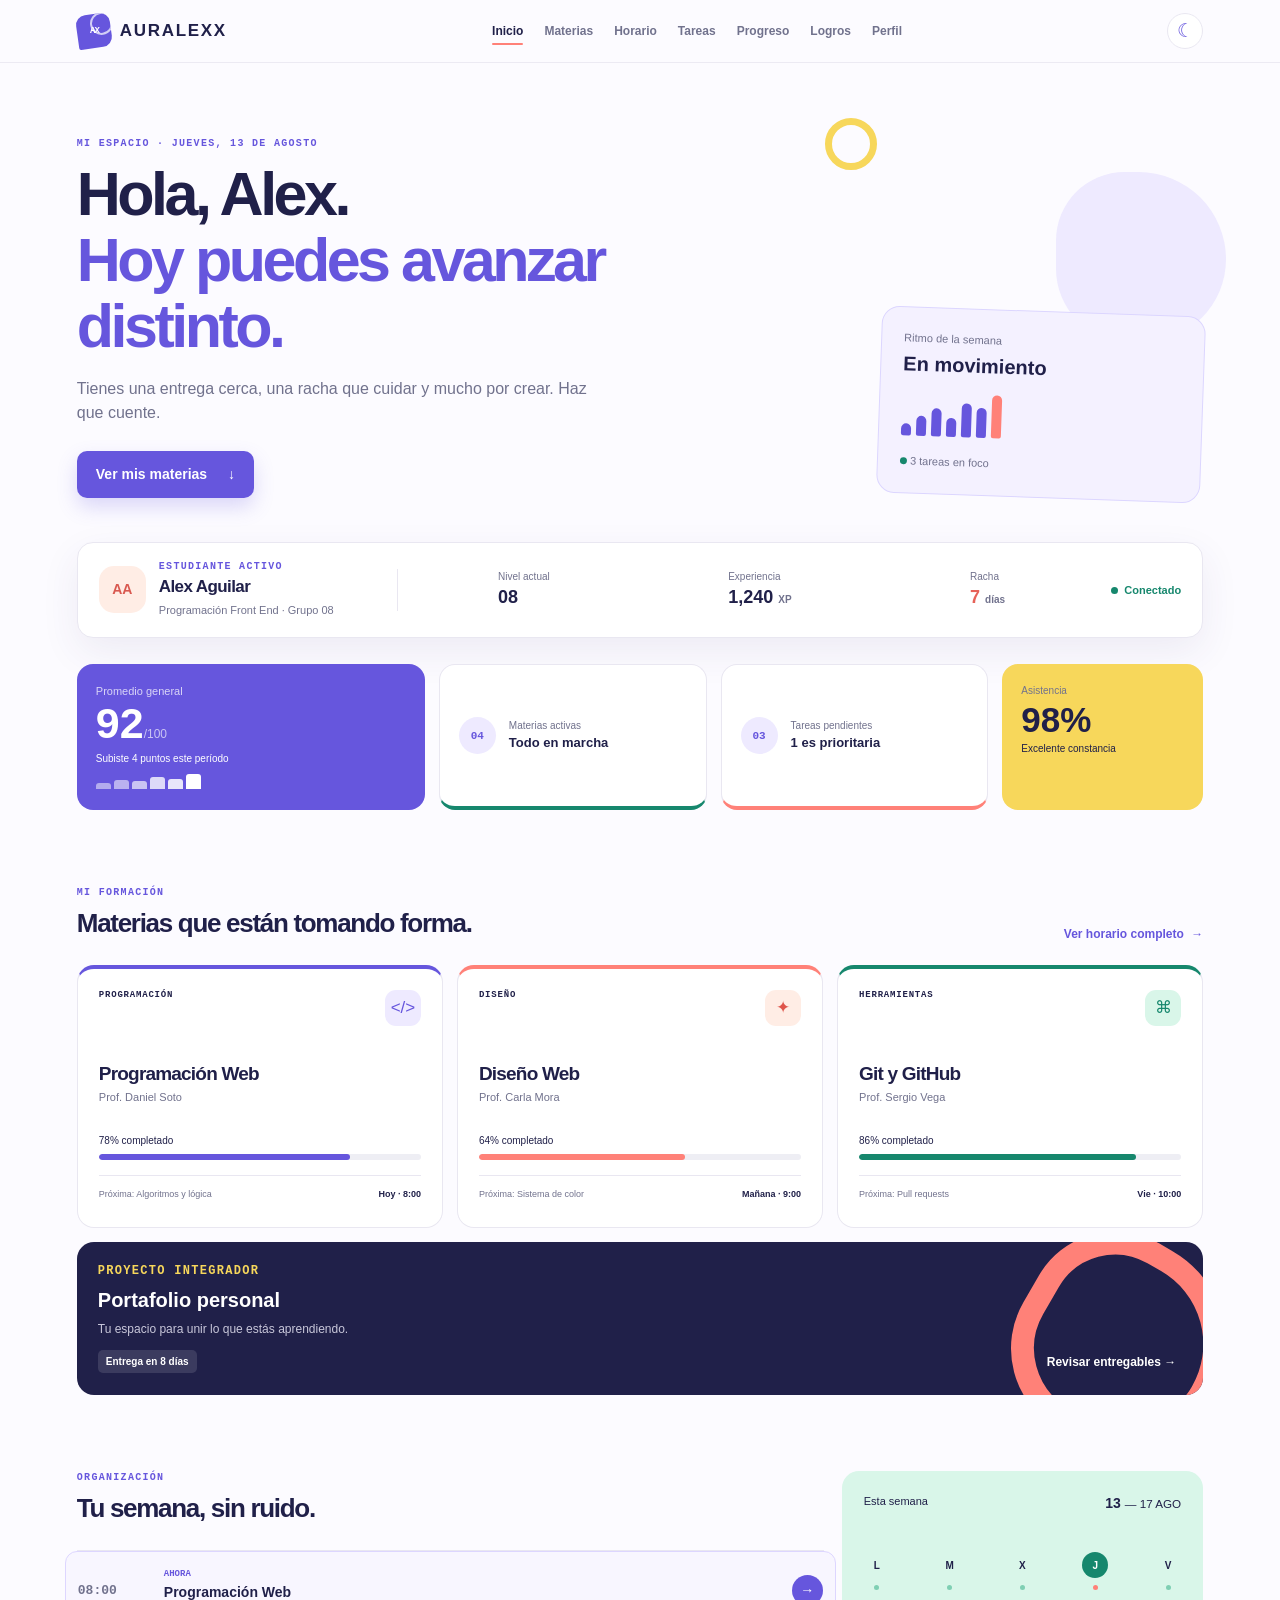
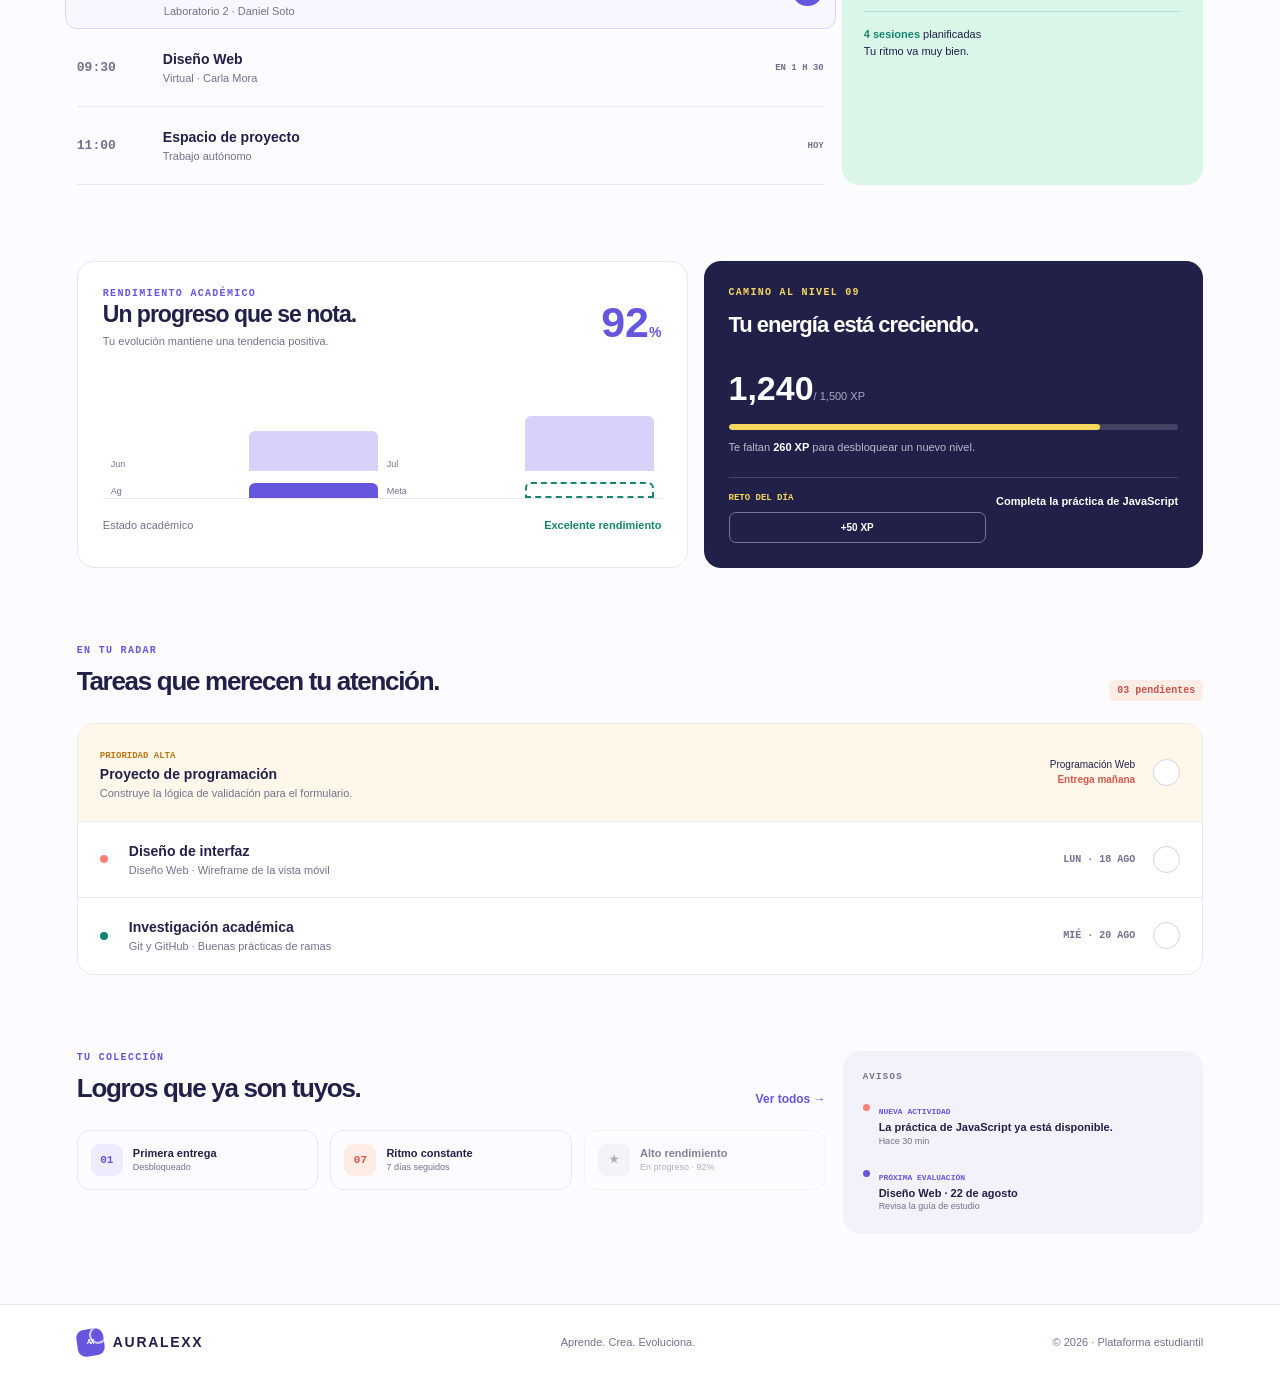
==== commit 31e69c70: "style: crear identidad visual de AURALEXX" ====
--- a/src/index.html
+++ b/src/index.html
@@ -3,285 +3,77 @@
 <head>
     <meta charset="UTF-8">
     <meta name="viewport" content="width=device-width, initial-scale=1.0">
-
-    <title>Intranet Escolar</title>
-
+    <title>AURALEXX | Aprende. Crea. Evoluciona.</title>
     <link rel="stylesheet" href="css/style.css">
 </head>
-
 <body>
-
     <header class="encabezado">
-        <div class="logo">
-            🏫 INTRANET
-        </div>
-
-        <nav>
-            <a href="#inicio">Inicio</a>
-            <a href="#materias">Materias</a>
-            <a href="#horario">Horario</a>
-            <a href="#rendimiento">Rendimiento</a>
-            <a href="#tareas">Tareas</a>
-            <a href="#avisos">Avisos</a>
+        <a class="brand" href="#inicio" aria-label="AURALEXX, inicio"><span class="brand-mark" aria-hidden="true"><i></i><b>AX</b></span><span>AURALEXX</span></a>
+        <nav aria-label="Navegación principal">
+            <a class="activo" href="#inicio">Inicio</a><a href="#materias">Materias</a><a href="#horario">Horario</a><a href="#tareas">Tareas</a><a href="#progreso">Progreso</a><a href="#logros">Logros</a><a href="#perfil">Perfil</a>
         </nav>
-
-        <button id="modoBtn" class="modo-btn" aria-label="Cambiar modo de color">🌙</button>
+        <button id="modoBtn" class="mode-button" aria-label="Activar modo oscuro" title="Cambiar modo de color"><span aria-hidden="true">☾</span></button>
     </header>
 
     <main>
+        <section id="inicio" class="hero section-wrap">
+            <div class="hero-copy">
+                <p class="eyebrow">MI ESPACIO · JUEVES, 13 DE AGOSTO</p>
+                <h1>Hola, Alex.<br><span>Hoy puedes avanzar distinto.</span></h1>
+                <p class="hero-text">Tienes una entrega cerca, una racha que cuidar y mucho por crear. Haz que cuente.</p>
+                <button class="button button-primary explore-button"><span>Ver mis materias</span><span aria-hidden="true">↓</span></button>
+            </div>
+            <aside class="hero-pulse" aria-label="Resumen de energía académica">
+                <p>Ritmo de la semana</p><strong>En movimiento</strong>
+                <div class="pulse-bars" aria-hidden="true"><i></i><i></i><i></i><i></i><i></i><i></i><i></i></div>
+                <span><b></b> 3 tareas en foco</span>
+            </aside>
+        </section>
 
-        <section id="inicio" class="bienvenida">
-            <div>
-                <p class="etiqueta">PORTAL ESTUDIANTIL</p>
+        <section id="perfil" class="student-strip section-wrap">
+            <div class="student-main"><div class="avatar">AA</div><div><p class="eyebrow">ESTUDIANTE ACTIVO</p><h2>Alex Aguilar</h2><span>Programación Front End · Grupo 08</span></div></div>
+            <div class="student-data"><div><small>Nivel actual</small><strong>08</strong></div><div><small>Experiencia</small><strong>1,240 <em>XP</em></strong></div><div><small>Racha</small><strong class="streak">7 <em>días</em></strong></div></div>
+            <span class="status-dot">Conectado</span>
+        </section>
 
-                <h1>Bienvenido a tu<br>
-                    <span>Intranet Escolar</span>
-                </h1>
+        <section class="snapshot section-wrap" aria-label="Resumen académico">
+            <article class="average-tile"><p>Promedio general</p><div><strong>92</strong><span>/100</span></div><small>Subiste 4 puntos este período</small><div class="mini-line"><i></i><i></i><i></i><i></i><i></i><i></i></div></article>
+            <article class="compact-stat mint"><span class="stat-icon">04</span><div><p>Materias activas</p><strong>Todo en marcha</strong></div></article>
+            <article class="compact-stat coral"><span class="stat-icon">03</span><div><p>Tareas pendientes</p><strong>1 es prioritaria</strong></div></article>
+            <article class="attendance-tile"><p>Asistencia</p><strong>98%</strong><span>Excelente constancia</span></article>
+        </section>
 
-                <p>
-                    Todo lo que necesitas para organizar tus clases,
-                    consultar tus materias y mantenerte al día.
-                </p>
-
-                <button>Explorar portal</button>
+        <section id="materias" class="section-wrap section-block">
+            <div class="section-heading"><div><p class="eyebrow">MI FORMACIÓN</p><h2>Materias que están tomando forma.</h2></div><a class="text-link" href="#horario">Ver horario completo <span>→</span></a></div>
+            <div class="subject-grid">
+                <article class="subject-card subject-code"><div class="subject-top"><span class="subject-tag">PROGRAMACIÓN</span><span class="subject-symbol">&lt;/&gt;</span></div><h3>Programación Web</h3><p>Prof. Daniel Soto</p><div class="subject-progress"><span>78% completado</span><div><i style="width:78%"></i></div></div><footer>Próxima: Algoritmos y lógica <b>Hoy · 8:00</b></footer></article>
+                <article class="subject-card subject-design"><div class="subject-top"><span class="subject-tag">DISEÑO</span><span class="subject-symbol">✦</span></div><h3>Diseño Web</h3><p>Prof. Carla Mora</p><div class="subject-progress"><span>64% completado</span><div><i style="width:64%"></i></div></div><footer>Próxima: Sistema de color <b>Mañana · 9:00</b></footer></article>
+                <article class="subject-card subject-git"><div class="subject-top"><span class="subject-tag">HERRAMIENTAS</span><span class="subject-symbol">⌘</span></div><h3>Git y GitHub</h3><p>Prof. Sergio Vega</p><div class="subject-progress"><span>86% completado</span><div><i style="width:86%"></i></div></div><footer>Próxima: Pull requests <b>Vie · 10:00</b></footer></article>
+                <article class="project-card"><p class="eyebrow">PROYECTO INTEGRADOR</p><h3>Portafolio personal</h3><p>Tu espacio para unir lo que estás aprendiendo.</p><span class="project-date">Entrega en 8 días</span><a href="#tareas">Revisar entregables →</a></article>
             </div>
         </section>
 
-
-        <section class="perfil">
-            <div class="perfil-info">
-                <div class="avatar">👨‍🎓</div>
-
-                <div>
-                    <p>ESTUDIANTE</p>
-                    <h2>Alex Aguilar</h2>
-                    <span>Programación Front End</span>
-                </div>
-            </div>
-
-            <div class="estado">
-                <span class="punto"></span>
-                Estudiante activo
-            </div>
+        <section id="horario" class="section-wrap section-block schedule-layout">
+            <div><div class="section-heading"><div><p class="eyebrow">ORGANIZACIÓN</p><h2>Tu semana, sin ruido.</h2></div></div><div class="schedule-list"><article class="schedule-now"><time>08:00</time><div><span class="live-label">AHORA</span><h3>Programación Web</h3><p>Laboratorio 2 · Daniel Soto</p></div><button class="circle-button" aria-label="Ver clase de Programación Web">→</button></article><article><time>09:30</time><div><h3>Diseño Web</h3><p>Virtual · Carla Mora</p></div><span>EN 1 H 30</span></article><article><time>11:00</time><div><h3>Espacio de proyecto</h3><p>Trabajo autónomo</p></div><span>HOY</span></article></div></div>
+            <aside class="week-card"><div><p>Esta semana</p><strong>13 <small>— 17 AGO</small></strong></div><div class="week-days"><span><b>L</b><i></i></span><span><b>M</b><i></i></span><span><b>X</b><i></i></span><span class="today"><b>J</b><i></i></span><span><b>V</b><i></i></span></div><p class="week-note"><b>4 sesiones</b> planificadas<br>Tu ritmo va muy bien.</p></aside>
         </section>
 
-        <section class="estadisticas seccion" aria-label="Estadísticas rápidas">
-            <article class="estadistica-card estadistica-destacada">
-                <div class="estadistica-icono">📈</div>
-                <div>
-                    <p>Promedio general</p>
-                    <strong>92%</strong>
-                    <small>+4% este período</small>
-                </div>
-            </article>
-
-            <article class="estadistica-card">
-                <div class="estadistica-icono">📚</div>
-                <div>
-                    <p>Materias activas</p>
-                    <strong>3</strong>
-                    <small>En progreso</small>
-                </div>
-            </article>
-
-            <article class="estadistica-card">
-                <div class="estadistica-icono">✓</div>
-                <div>
-                    <p>Tareas pendientes</p>
-                    <strong>3</strong>
-                    <small>Por completar</small>
-                </div>
-            </article>
-
-            <article class="estadistica-card">
-                <div class="estadistica-icono">◎</div>
-                <div>
-                    <p>Asistencia</p>
-                    <strong>98%</strong>
-                    <small>Excelente registro</small>
-                </div>
-            </article>
+        <section id="progreso" class="section-wrap section-block progress-layout">
+            <article class="progress-card"><p class="eyebrow">RENDIMIENTO ACADÉMICO</p><div class="progress-header"><div><h2>Un progreso que se nota.</h2><p>Tu evolución mantiene una tendencia positiva.</p></div><strong>92<small>%</small></strong></div><div class="growth-chart" aria-label="Evolución de rendimiento"><span>Jun</span><i style="height:42%"></i><span>Jul</span><i style="height:58%"></i><span>Ag</span><i class="current" style="height:83%"></i><span>Meta</span><i class="goal" style="height:92%"></i></div><footer><span>Estado académico</span><b>Excelente rendimiento</b></footer></article>
+            <article class="xp-card"><p class="eyebrow">CAMINO AL NIVEL 09</p><h3>Tu energía está creciendo.</h3><div class="xp-amount"><strong>1,240</strong><span>/ 1,500 XP</span></div><div class="xp-track"><i></i></div><p>Te faltan <b>260 XP</b> para desbloquear un nuevo nivel.</p><div class="challenge"><span>RETO DEL DÍA</span><strong>Completa la práctica de JavaScript</strong><button class="challenge-button" type="button">+50 XP</button></div></article>
         </section>
 
-
-        <section id="materias" class="seccion">
-
-            <div class="titulo-seccion">
-                <p>MI FORMACIÓN</p>
-                <h2>Materias actuales</h2>
-            </div>
-
-            <div class="tarjetas">
-
-                <article class="tarjeta">
-                    <div class="icono">💻</div>
-                    <h3>Programación</h3>
-                    <p>Desarrollo de aplicaciones web y programación.</p>
-                    <span>En progreso</span>
-                </article>
-
-                <article class="tarjeta">
-                    <div class="icono">🎨</div>
-                    <h3>Diseño Web</h3>
-                    <p>Diseño, estructura y experiencia de usuario.</p>
-                    <span>En progreso</span>
-                </article>
-
-                <article class="tarjeta">
-                    <div class="icono">⚙️</div>
-                    <h3>Git y GitHub</h3>
-                    <p>Control de versiones y trabajo colaborativo.</p>
-                    <span>En progreso</span>
-                </article>
-
-            </div>
-
+        <section id="tareas" class="section-wrap section-block tasks-layout">
+            <div class="section-heading"><div><p class="eyebrow">EN TU RADAR</p><h2>Tareas que merecen tu atención.</h2></div><span class="task-count">03 pendientes</span></div>
+            <div class="task-board"><article class="task-priority"><div><span class="priority-label">PRIORIDAD ALTA</span><h3>Proyecto de programación</h3><p>Construye la lógica de validación para el formulario.</p></div><div class="task-meta"><span>Programación Web</span><strong>Entrega mañana</strong></div><button class="task-check" aria-label="Marcar proyecto de programación como completado">✓</button></article><article class="task-row"><span class="task-color coral-dot"></span><div><h3>Diseño de interfaz</h3><p>Diseño Web · Wireframe de la vista móvil</p></div><span class="task-date">LUN · 18 AGO</span><button class="task-check" aria-label="Marcar diseño de interfaz como completado">✓</button></article><article class="task-row"><span class="task-color mint-dot"></span><div><h3>Investigación académica</h3><p>Git y GitHub · Buenas prácticas de ramas</p></div><span class="task-date">MIÉ · 20 AGO</span><button class="task-check" aria-label="Marcar investigación académica como completada">✓</button></article></div>
         </section>
 
-<section id="rendimiento" class="seccion">
-
-    <div class="titulo-seccion">
-        <p>RENDIMIENTO ACADÉMICO</p>
-        <h2>Mi progreso</h2>
-    </div>
-
-    <div class="panel-academico">
-
-        <div class="progreso-card">
-            <div class="progreso-arriba">
-                <div>
-                    <p>Promedio general</p>
-                    <h3>92%</h3>
-                </div>
-
-                <div class="progreso-icono">
-                    📊
-                </div>
-            </div>
-
-            <div class="barra">
-                <div class="barra-progreso"></div>
-            </div>
-
-            <span>Excelente rendimiento</span>
-        </div>
-
-
-        <div id="tareas" class="tareas-card">
-
-            <div class="tareas-titulo">
-                <div>
-                    <p>TAREAS</p>
-                    <h3>Pendientes</h3>
-                </div>
-
-                <span class="contador">3</span>
-            </div>
-
-            <div class="tarea">
-                <span>💻</span>
-                <div>
-                    <strong>Proyecto de programación</strong>
-                    <small>Entrega: viernes</small>
-                </div>
-            </div>
-
-            <div class="tarea">
-                <span>🎨</span>
-                <div>
-                    <strong>Diseño de interfaz</strong>
-                    <small>Entrega: lunes</small>
-                </div>
-            </div>
-
-            <div class="tarea">
-                <span>📚</span>
-                <div>
-                    <strong>Investigación académica</strong>
-                    <small>Entrega: miércoles</small>
-                </div>
-            </div>
-
-        </div>
-
-    </div>
-
-</section>
-
-        <section id="horario" class="seccion">
-
-            <div class="titulo-seccion">
-                <p>ORGANIZACIÓN</p>
-                <h2>Mi horario</h2>
-            </div>
-
-            <div class="horario">
-
-                <div class="dia">
-                    <strong>LUN</strong>
-                    <span>Programación</span>
-                    <small>8:00 AM</small>
-                </div>
-
-                <div class="dia">
-                    <strong>MAR</strong>
-                    <span>Diseño Web</span>
-                    <small>9:00 AM</small>
-                </div>
-
-                <div class="dia">
-                    <strong>MIÉ</strong>
-                    <span>Git y GitHub</span>
-                    <small>10:00 AM</small>
-                </div>
-
-                <div class="dia">
-                    <strong>JUE</strong>
-                    <span>Programación</span>
-                    <small>8:00 AM</small>
-                </div>
-
-                <div class="dia">
-                    <strong>VIE</strong>
-                    <span>Proyecto</span>
-                    <small>9:00 AM</small>
-                </div>
-
-            </div>
-
+        <section id="logros" class="section-wrap section-block bottom-grid">
+            <article class="achievements"><div class="section-heading"><div><p class="eyebrow">TU COLECCIÓN</p><h2>Logros que ya son tuyos.</h2></div><a href="#logros" class="text-link">Ver todos →</a></div><div class="achievement-row"><div class="achievement unlocked"><span>01</span><div><h3>Primera entrega</h3><p>Desbloqueado</p></div></div><div class="achievement unlocked fire"><span>07</span><div><h3>Ritmo constante</h3><p>7 días seguidos</p></div></div><div class="achievement locked"><span>★</span><div><h3>Alto rendimiento</h3><p>En progreso · 92%</p></div></div></div></article>
+            <aside id="avisos" class="notices"><p class="eyebrow">AVISOS</p><article><span class="notice-dot"></span><div><small>NUEVA ACTIVIDAD</small><h3>La práctica de JavaScript ya está disponible.</h3><p>Hace 30 min</p></div></article><article><span class="notice-dot blue"></span><div><small>PRÓXIMA EVALUACIÓN</small><h3>Diseño Web · 22 de agosto</h3><p>Revisa la guía de estudio</p></div></article></aside>
         </section>
-
-
-        <section id="avisos" class="seccion avisos">
-
-            <div class="titulo-seccion">
-                <p>IMPORTANTE</p>
-                <h2>Últimos avisos</h2>
-            </div>
-
-            <div class="aviso">
-                <div class="aviso-icono">📢</div>
-
-                <div>
-                    <h3>Entrega de proyecto</h3>
-                    <p>
-                        Recuerda revisar las actividades pendientes
-                        antes de la fecha de entrega.
-                    </p>
-                </div>
-            </div>
-
-        </section>
-
     </main>
-
-
-    <footer>
-        <p>© 2026 Intranet Escolar</p>
-        <p>Portal académico estudiantil</p>
-    </footer>
-
+    <footer class="site-footer"><a class="brand" href="#inicio"><span class="brand-mark" aria-hidden="true"><i></i><b>AX</b></span><span>AURALEXX</span></a><p>Aprende. Crea. Evoluciona.</p><span>© 2026 · Plataforma estudiantil</span></footer>
     <script src="js/app.js"></script>
-
 </body>
 </html>
--- a/src/css/style.css
+++ b/src/css/style.css
@@ -1,1333 +1,34 @@
-/* ================================
-   INTRANET ESCOLAR
-   Diseño principal
-================================ */
-
-* {
-    margin: 0;
-    padding: 0;
-    box-sizing: border-box;
-}
-
-html {
-    scroll-behavior: smooth;
-}
-
-body {
-    font-family: Arial, sans-serif;
-    background: #f4f7fb;
-    color: #172033;
-    line-height: 1.6;
-}
-
-
-/* ================================
-   ENCABEZADO
-================================ */
-
-.encabezado {
-    width: 100%;
-    padding: 20px 7%;
-    display: flex;
-    justify-content: space-between;
-    align-items: center;
-    background: #ffffff;
-    border-bottom: 1px solid #e5e9f2;
-    position: sticky;
-    top: 0;
-    z-index: 1000;
-}
-
-.logo {
-    font-size: 22px;
-    font-weight: bold;
-    letter-spacing: 1px;
-}
-
-nav {
-    display: flex;
-    gap: 25px;
-}
-
-nav a {
-    text-decoration: none;
-    color: #536078;
-    font-weight: 600;
-    transition: 0.3s;
-}
-
-nav a:hover {
-    color: #4f46e5;
-}
-
-
-/* ================================
-   BIENVENIDA
-================================ */
-
-.bienvenida {
-    min-height: 500px;
-    padding: 80px 7%;
-    display: flex;
-    align-items: center;
-    background: linear-gradient(135deg, #eef2ff, #ffffff);
-}
-
-.bienvenida > div {
-    max-width: 700px;
-}
-
-.etiqueta {
-    color: #4f46e5;
-    font-weight: bold;
-    letter-spacing: 3px;
-    font-size: 13px;
-    margin-bottom: 15px;
-}
-
-.bienvenida h1 {
-    font-size: clamp(42px, 6vw, 72px);
-    line-height: 1.05;
-    margin-bottom: 25px;
-}
-
-.bienvenida h1 span {
-    color: #4f46e5;
-}
-
-.bienvenida p:not(.etiqueta) {
-    color: #68748a;
-    max-width: 600px;
-    font-size: 18px;
-    margin-bottom: 30px;
-}
-
-button {
-    border: none;
-    padding: 14px 25px;
-    border-radius: 10px;
-    background: #4f46e5;
-    color: white;
-    font-size: 16px;
-    font-weight: bold;
-    cursor: pointer;
-    transition: 0.3s;
-}
-
-button:hover {
-    transform: translateY(-3px);
-    background: #3730a3;
-}
-
-
-/* ================================
-   PERFIL
-================================ */
-
-.perfil {
-    width: 86%;
-    margin: -45px auto 70px;
-    padding: 25px;
-    background: white;
-    border-radius: 18px;
-    box-shadow: 0 15px 40px rgba(30, 41, 59, 0.08);
-
-    display: flex;
-    justify-content: space-between;
-    align-items: center;
-}
-
-.perfil-info {
-    display: flex;
-    align-items: center;
-    gap: 18px;
-}
-
-.avatar {
-    width: 65px;
-    height: 65px;
-    display: flex;
-    align-items: center;
-    justify-content: center;
-    background: #eef2ff;
-    border-radius: 50%;
-    font-size: 30px;
-}
-
-.perfil-info p {
-    color: #7b8498;
-    font-size: 12px;
-    font-weight: bold;
-    letter-spacing: 2px;
-}
-
-.perfil-info h2 {
-    margin: 2px 0;
-}
-
-.perfil-info span {
-    color: #7b8498;
-}
-
-.estado {
-    color: #16a34a;
-    font-weight: bold;
-}
-
-.punto {
-    display: inline-block;
-    width: 9px;
-    height: 9px;
-    background: #22c55e;
-    border-radius: 50%;
-    margin-right: 7px;
-}
-
-
-/* ================================
-   SECCIONES
-================================ */
-
-.seccion {
-    width: 86%;
-    margin: 0 auto 80px;
-}
-
-.titulo-seccion {
-    margin-bottom: 30px;
-}
-
-.titulo-seccion p {
-    color: #4f46e5;
-    font-size: 12px;
-    font-weight: bold;
-    letter-spacing: 2px;
-}
-
-.titulo-seccion h2 {
-    font-size: 35px;
-}
-
-
-/* ================================
-   TARJETAS
-================================ */
-
-.tarjetas {
-    display: grid;
-    grid-template-columns: repeat(3, 1fr);
-    gap: 22px;
-}
-
-.tarjeta {
-    padding: 30px;
-    background: white;
-    border: 1px solid #e5e9f2;
-    border-radius: 18px;
-    transition: 0.3s;
-}
-
-.tarjeta:hover {
-    transform: translateY(-7px);
-    box-shadow: 0 15px 35px rgba(30, 41, 59, 0.1);
-}
-
-.icono {
-    width: 55px;
-    height: 55px;
-    display: flex;
-    align-items: center;
-    justify-content: center;
-    background: #eef2ff;
-    border-radius: 14px;
-    font-size: 25px;
-    margin-bottom: 20px;
-}
-
-.tarjeta h3 {
-    font-size: 21px;
-    margin-bottom: 10px;
-}
-
-.tarjeta p {
-    color: #707b90;
-    margin-bottom: 20px;
-}
-
-.tarjeta span {
-    color: #4f46e5;
-    font-size: 13px;
-    font-weight: bold;
-}
-
-
-/* ================================
-   HORARIO
-================================ */
-
-.horario {
-    display: grid;
-    grid-template-columns: repeat(5, 1fr);
-    gap: 12px;
-}
-
-.dia {
-    background: white;
-    border: 1px solid #e5e9f2;
-    padding: 25px 15px;
-    border-radius: 15px;
-    text-align: center;
-}
-
-.dia strong {
-    display: block;
-    color: #4f46e5;
-    margin-bottom: 15px;
-}
-
-.dia span {
-    display: block;
-    font-weight: bold;
-    margin-bottom: 7px;
-}
-
-.dia small {
-    color: #7b8498;
-}
-
-
-/* ================================
-   AVISOS
-================================ */
-
-.aviso {
-    display: flex;
-    align-items: center;
-    gap: 20px;
-    background: white;
-    border: 1px solid #e5e9f2;
-    padding: 25px;
-    border-radius: 18px;
-}
-
-.aviso-icono {
-    width: 55px;
-    height: 55px;
-    display: flex;
-    align-items: center;
-    justify-content: center;
-    background: #fff7ed;
-    border-radius: 14px;
-    font-size: 25px;
-}
-
-.aviso h3 {
-    margin-bottom: 5px;
-}
-
-.aviso p {
-    color: #707b90;
-}
-
-
-/* ================================
-   FOOTER
-================================ */
-
-footer {
-    padding: 35px 7%;
-    background: #172033;
-    color: white;
-
-    display: flex;
-    justify-content: space-between;
-}
-
-footer p:last-child {
-    color: #aab3c5;
-}
-
-
-/* ================================
-   RESPONSIVE
-================================ */
-
-@media (max-width: 800px) {
-
-    .encabezado {
-        flex-direction: column;
-        gap: 15px;
-    }
-
-    nav {
-        gap: 12px;
-        flex-wrap: wrap;
-        justify-content: center;
-    }
-
-    .bienvenida {
-        padding: 70px 7%;
-    }
-
-    .perfil {
-        flex-direction: column;
-        align-items: flex-start;
-        gap: 20px;
-    }
-
-    .tarjetas {
-        grid-template-columns: 1fr;
-    }
-
-    .horario {
-        grid-template-columns: 1fr;
-    }
-
-    footer {
-        flex-direction: column;
-        gap: 10px;
-    }
-}
-
-/* ================================
-   PANEL ACADÉMICO
-================================ */
-
-.panel-academico {
-    display: grid;
-    grid-template-columns: 1fr 1.5fr;
-    gap: 22px;
-}
-
-.progreso-card,
-.tareas-card {
-    background: white;
-    border: 1px solid #e5e9f2;
-    border-radius: 18px;
-    padding: 30px;
-}
-
-.progreso-arriba {
-    display: flex;
-    justify-content: space-between;
-    align-items: center;
-}
-
-.progreso-arriba p {
-    color: #7b8498;
-    font-size: 14px;
-}
-
-.progreso-arriba h3 {
-    font-size: 45px;
-    margin-top: 5px;
-}
-
-.progreso-icono {
-    width: 55px;
-    height: 55px;
-    display: flex;
-    justify-content: center;
-    align-items: center;
-    background: #eef2ff;
-    border-radius: 14px;
-    font-size: 25px;
-}
-
-.barra {
-    width: 100%;
-    height: 10px;
-    margin: 25px 0 12px;
-    background: #e8ebf2;
-    border-radius: 20px;
-    overflow: hidden;
-}
-
-.barra-progreso {
-    width: 92%;
-    height: 100%;
-    background: #4f46e5;
-    border-radius: 20px;
-}
-
-.progreso-card > span {
-    color: #16a34a;
-    font-size: 14px;
-    font-weight: bold;
-}
-
-
-/* TAREAS */
-
-.tareas-titulo {
-    display: flex;
-    justify-content: space-between;
-    align-items: center;
-    margin-bottom: 20px;
-}
-
-.tareas-titulo p {
-    color: #4f46e5;
-    font-size: 11px;
-    font-weight: bold;
-    letter-spacing: 2px;
-}
-
-.tareas-titulo h3 {
-    font-size: 24px;
-}
-
-.contador {
-    width: 35px;
-    height: 35px;
-    display: flex;
-    align-items: center;
-    justify-content: center;
-    background: #eef2ff;
-    color: #4f46e5;
-    border-radius: 50%;
-    font-weight: bold;
-}
-
-.tarea {
-    display: flex;
-    align-items: center;
-    gap: 15px;
-    padding: 15px 0;
-    border-top: 1px solid #edf0f5;
-}
-
-.tarea > span {
-    font-size: 22px;
-}
-
-.tarea strong {
-    display: block;
-    font-size: 14px;
-}
-
-.tarea small {
-    color: #7b8498;
-}
-
-@media (max-width: 800px) {
-
-    .panel-academico {
-        grid-template-columns: 1fr;
-    }
-
-}
-
-/* ================================
-   MODO OSCURO
-================================ */
-
-.modo-btn {
-    width: 45px;
-    height: 45px;
-    padding: 0;
-    border-radius: 50%;
-    background: #eef2ff;
-    color: #172033;
-    font-size: 20px;
-}
-
-.modo-btn:hover {
-    transform: rotate(15deg);
-}
-
-
-/* Cuando el modo oscuro está activo */
-
-body.modo-oscuro {
-    background: #0f172a;
-    color: #f8fafc;
-}
-
-body.modo-oscuro .encabezado,
-body.modo-oscuro .perfil,
-body.modo-oscuro .tarjeta,
-body.modo-oscuro .dia,
-body.modo-oscuro .aviso,
-body.modo-oscuro .progreso-card,
-body.modo-oscuro .tareas-card {
-    background: #1e293b;
-    border-color: #334155;
-}
-
-body.modo-oscuro nav a {
-    color: #cbd5e1;
-}
-
-body.modo-oscuro .bienvenida {
-    background: linear-gradient(135deg, #172554, #0f172a);
-}
-
-body.modo-oscuro .bienvenida p:not(.etiqueta),
-body.modo-oscuro .tarjeta p,
-body.modo-oscuro .aviso p,
-body.modo-oscuro .perfil-info span,
-body.modo-oscuro .dia small {
-    color: #cbd5e1;
-}
-
-body.modo-oscuro .modo-btn {
-    background: #334155;
-    color: white;
-}
-
-/* ================================
-   INICIO DE SESIÓN
-================================ */
-
-.login-body {
-    min-height: 100vh;
-    background: linear-gradient(135deg, #eef2ff, #f8fafc);
-
-    display: flex;
-    align-items: center;
-    justify-content: center;
-
-    padding: 30px;
-}
-
-.login-container {
-    width: 100%;
-    max-width: 460px;
-}
-
-.login-card {
-    background: white;
-    border: 1px solid #e5e9f2;
-    border-radius: 24px;
-
-    padding: 45px;
-
-    box-shadow: 0 25px 70px rgba(30, 41, 59, 0.12);
-
-    text-align: center;
-}
-
-.login-logo {
-    width: 70px;
-    height: 70px;
-
-    margin: 0 auto 20px;
-
-    display: flex;
-    align-items: center;
-    justify-content: center;
-
-    background: #eef2ff;
-    border-radius: 20px;
-
-    font-size: 34px;
-}
-
-.login-etiqueta {
-    color: #4f46e5;
-
-    font-size: 12px;
-    font-weight: bold;
-
-    letter-spacing: 2px;
-
-    margin-bottom: 8px;
-}
-
-.login-card h1 {
-    font-size: 38px;
-    margin-bottom: 10px;
-}
-
-.login-descripcion {
-    color: #7b8498;
-    margin-bottom: 30px;
-}
-
-#loginForm {
-    text-align: left;
-}
-
-.campo {
-    margin-bottom: 20px;
-}
-
-.campo label {
-    display: block;
-
-    margin-bottom: 8px;
-
-    font-size: 14px;
-    font-weight: bold;
-}
-
-.campo input {
-    width: 100%;
-
-    padding: 14px 15px;
-
-    border: 1px solid #dce1ea;
-    border-radius: 10px;
-
-    outline: none;
-
-    font-size: 15px;
-
-    transition: 0.3s;
-}
-
-.campo input:focus {
-    border-color: #4f46e5;
-
-    box-shadow: 0 0 0 3px rgba(79, 70, 229, 0.1);
-}
-
-.opciones-login {
-    display: flex;
-    justify-content: space-between;
-    align-items: center;
-
-    gap: 10px;
-
-    margin-bottom: 25px;
-
-    font-size: 13px;
-}
-
-.opciones-login label {
-    color: #68748a;
-}
-
-.opciones-login a {
-    color: #4f46e5;
-
-    text-decoration: none;
-
-    font-weight: bold;
-}
-
-.login-btn {
-    width: 100%;
-
-    padding: 15px;
-
-    border-radius: 10px;
-
-    background: #4f46e5;
-
-    color: white;
-
-    font-size: 16px;
-    font-weight: bold;
-
-    border: none;
-
-    cursor: pointer;
-
-    transition: 0.3s;
-}
-
-.login-btn:hover {
-    background: #3730a3;
-
-    transform: translateY(-2px);
-}
-
-.mensaje-login {
-    min-height: 24px;
-
-    margin-top: 18px;
-
-    font-size: 14px;
-    font-weight: bold;
-}
-
-.login-footer {
-    margin-top: 30px;
-
-    padding-top: 20px;
-
-    border-top: 1px solid #edf0f5;
-
-    color: #9aa3b2;
-
-    font-size: 12px;
-}
-
-
-/* LOGIN EN MODO OSCURO */
-
-body.modo-oscuro.login-body {
-    background: #0f172a;
-}
-
-body.modo-oscuro .login-card {
-    background: #1e293b;
-    border-color: #334155;
-}
-
-body.modo-oscuro .login-card h1,
-body.modo-oscuro .campo label {
-    color: #f8fafc;
-}
-
-body.modo-oscuro .login-descripcion,
-body.modo-oscuro .opciones-login label {
-    color: #cbd5e1;
-}
-
-body.modo-oscuro .campo input {
-    background: #0f172a;
-    border-color: #475569;
-    color: white;
-}
-
-
-/* RESPONSIVE LOGIN */
-
-@media (max-width: 500px) {
-
-    .login-body {
-        padding: 15px;
-    }
-
-    .login-card {
-        padding: 30px 22px;
-    }
-
-    .login-card h1 {
-        font-size: 32px;
-    }
-
-    .opciones-login {
-        flex-direction: column;
-        align-items: flex-start;
-    }
-}
-
-/* ================================
-   EXPERIENCIA VISUAL DEL LOGIN
-================================ */
-
-.login-body {
-    position: relative;
-    overflow: hidden;
-    padding: 32px 24px;
-    background:
-        radial-gradient(circle at 15% 20%, rgba(129, 140, 248, 0.35), transparent 28%),
-        radial-gradient(circle at 85% 85%, rgba(45, 212, 191, 0.25), transparent 24%),
-        linear-gradient(135deg, #172554 0%, #312e81 48%, #0f766e 100%);
-}
-
-.login-body::before {
-    content: "";
-    position: fixed;
-    inset: 0;
-    pointer-events: none;
-    opacity: 0.22;
-    background-image: linear-gradient(rgba(255, 255, 255, 0.16) 1px, transparent 1px), linear-gradient(90deg, rgba(255, 255, 255, 0.16) 1px, transparent 1px);
-    background-size: 36px 36px;
-}
-
-.login-orbe {
-    position: fixed;
-    z-index: 0;
-    border-radius: 50%;
-    filter: blur(2px);
-    opacity: 0.7;
-    animation: flotar-login 8s ease-in-out infinite;
-}
-
-.login-orbe-uno {
-    width: 260px;
-    height: 260px;
-    top: -100px;
-    right: 8%;
-    background: rgba(196, 181, 253, 0.35);
-}
-
-.login-orbe-dos {
-    width: 180px;
-    height: 180px;
-    bottom: -70px;
-    left: 8%;
-    background: rgba(94, 234, 212, 0.3);
-    animation-delay: -4s;
-}
-
-.login-container {
-    max-width: 470px;
-    position: relative;
-    z-index: 1;
-}
-
-.login-card {
-    padding: 44px;
-    background: rgba(255, 255, 255, 0.96);
-    border: 1px solid rgba(255, 255, 255, 0.72);
-    border-radius: 28px;
-    box-shadow: 0 30px 80px rgba(15, 23, 42, 0.32);
-    animation: aparecer-login 0.65s cubic-bezier(0.22, 1, 0.36, 1) both;
-}
-
-.login-logo {
-    position: relative;
-    margin-bottom: 18px;
-    background: linear-gradient(135deg, #4f46e5, #7c3aed);
-    border: 4px solid #eef2ff;
-    border-radius: 22px;
-    box-shadow: 0 10px 24px rgba(79, 70, 229, 0.3);
-}
-
-.login-logo-iniciales {
-    color: #ffffff;
-    font-size: 22px;
-    font-weight: 800;
-    letter-spacing: -1px;
-}
-
-.login-logo-destello {
-    position: absolute;
-    top: -7px;
-    right: -6px;
-    display: grid;
-    place-items: center;
-    width: 23px;
-    height: 23px;
-    border-radius: 50%;
-    background: #fef08a;
-    color: #6d28d9;
-    font-size: 13px;
-    box-shadow: 0 4px 10px rgba(49, 46, 129, 0.28);
-}
-
-.login-etiqueta {
-    letter-spacing: 2.2px;
-}
-
-.login-card h1 {
-    color: #172033;
-    font-size: clamp(34px, 6vw, 42px);
-    letter-spacing: -1.5px;
-    line-height: 1.1;
-    margin-bottom: 12px;
-}
-
-.login-descripcion {
-    max-width: 330px;
-    margin: 0 auto 30px;
-    font-size: 15px;
-    line-height: 1.6;
-}
-
-.campo {
-    margin-bottom: 19px;
-}
-
-.campo label {
-    color: #334155;
-    font-size: 13px;
-}
-
-.input-con-icono {
-    position: relative;
-}
-
-.input-icono {
-    position: absolute;
-    top: 50%;
-    left: 15px;
-    transform: translateY(-50%);
-    font-size: 16px;
-    line-height: 1;
-    pointer-events: none;
-}
-
-.campo input {
-    padding: 15px 15px 15px 47px;
-    background: #f8fafc;
-    border-color: #d8deeb;
-    border-radius: 12px;
-    color: #172033;
-    transition: border-color 0.25s, box-shadow 0.25s, background 0.25s, transform 0.25s;
-}
-
-.campo input:focus {
-    background: #ffffff;
-    box-shadow: 0 0 0 4px rgba(99, 102, 241, 0.16);
-    transform: translateY(-1px);
-}
-
-.campo input::placeholder {
-    color: #94a3b8;
-}
-
-.opciones-login {
-    margin: 2px 0 26px;
-}
-
-.opciones-login label {
-    display: flex;
-    align-items: center;
-    gap: 7px;
-    cursor: pointer;
-}
-
-.opciones-login input[type="checkbox"] {
-    accent-color: #4f46e5;
-}
-
-.opciones-login a {
-    transition: color 0.2s;
-}
-
-.opciones-login a:hover {
-    color: #3730a3;
-}
-
-.login-btn {
-    display: flex;
-    align-items: center;
-    justify-content: center;
-    gap: 12px;
-    border-radius: 12px;
-    background: linear-gradient(135deg, #4f46e5, #6d28d9);
-    box-shadow: 0 10px 20px rgba(79, 70, 229, 0.24);
-    transition: transform 0.25s, box-shadow 0.25s, filter 0.25s;
-}
-
-.login-btn:hover {
-    transform: translateY(-2px);
-    box-shadow: 0 14px 26px rgba(79, 70, 229, 0.34);
-    filter: brightness(1.07);
-}
-
-.login-btn:active {
-    transform: translateY(0);
-}
-
-@keyframes aparecer-login {
-    from { opacity: 0; transform: translateY(20px) scale(0.98); }
-    to { opacity: 1; transform: translateY(0) scale(1); }
-}
-
-@keyframes flotar-login {
-    0%, 100% { transform: translateY(0); }
-    50% { transform: translateY(18px); }
-}
-
-body.modo-oscuro.login-body {
-    background: linear-gradient(135deg, #020617, #172554 55%, #134e4a);
-}
-
-body.modo-oscuro .login-card {
-    background: rgba(30, 41, 59, 0.97);
-    border-color: rgba(148, 163, 184, 0.3);
-}
-
-@media (max-width: 500px) {
-    .login-body {
-        align-items: flex-start;
-        padding: 20px 16px;
-    }
-
-    .login-card {
-        padding: 32px 22px;
-        border-radius: 24px;
-    }
-
-    .opciones-login {
-        gap: 14px;
-    }
-}
-
-@media (prefers-reduced-motion: reduce) {
-    .login-card,
-    .login-orbe {
-        animation: none;
-    }
-}
-
-/* ================================
-   DASHBOARD ESTUDIANTIL
-================================ */
-
-.encabezado {
-    gap: 28px;
-    box-shadow: 0 4px 18px rgba(30, 41, 59, 0.04);
-}
-
-.logo {
-    color: #312e81;
-    white-space: nowrap;
-}
-
-nav {
-    align-items: center;
-    gap: 20px;
-}
-
-nav a {
-    position: relative;
-    padding: 6px 0;
-    font-size: 14px;
-}
-
-nav a::after {
-    content: "";
-    position: absolute;
-    right: 0;
-    bottom: 0;
-    left: 0;
-    height: 2px;
-    border-radius: 2px;
-    background: #4f46e5;
-    transform: scaleX(0);
-    transition: transform 0.25s ease;
-}
-
-nav a:hover::after,
-nav a.activo::after {
-    transform: scaleX(1);
-}
-
-.bienvenida {
-    min-height: 440px;
-    background:
-        radial-gradient(circle at 80% 20%, rgba(129, 140, 248, 0.22), transparent 27%),
-        linear-gradient(135deg, #eef2ff, #ffffff 65%);
-}
-
-.bienvenida > div {
-    position: relative;
-}
-
-.perfil {
-    border: 1px solid #e8ebf4;
-    box-shadow: 0 18px 45px rgba(30, 41, 59, 0.1);
-}
-
-.avatar {
-    background: linear-gradient(135deg, #e0e7ff, #ddd6fe);
-}
-
-.estado {
-    padding: 9px 14px;
-    border-radius: 999px;
-    background: #ecfdf5;
-}
-
-.estadisticas {
-    display: grid;
-    grid-template-columns: repeat(4, 1fr);
-    gap: 18px;
-    margin-top: -35px;
-}
-
-.estadistica-card {
-    display: flex;
-    align-items: center;
-    gap: 14px;
-    min-height: 128px;
-    padding: 20px;
-    border: 1px solid #e5e9f2;
-    border-radius: 18px;
-    background: #ffffff;
-    box-shadow: 0 10px 28px rgba(30, 41, 59, 0.06);
-    transition: transform 0.25s ease, box-shadow 0.25s ease, border-color 0.25s ease;
-}
-
-.estadistica-card:hover {
-    transform: translateY(-5px);
-    border-color: #c7d2fe;
-    box-shadow: 0 18px 32px rgba(79, 70, 229, 0.13);
-}
-
-.estadistica-icono {
-    display: grid;
-    flex: 0 0 45px;
-    place-items: center;
-    width: 45px;
-    height: 45px;
-    border-radius: 14px;
-    background: #eef2ff;
-    color: #4f46e5;
-    font-size: 20px;
-    font-weight: bold;
-}
-
-.estadistica-card p,
-.estadistica-card small {
-    display: block;
-    color: #7b8498;
-    font-size: 12px;
-}
-
-.estadistica-card strong {
-    display: block;
-    color: #172033;
-    font-size: 27px;
-    line-height: 1.2;
-}
-
-.estadistica-card small {
-    color: #16a34a;
-    font-weight: 600;
-}
-
-.titulo-seccion {
-    display: flex;
-    align-items: end;
-    justify-content: space-between;
-    gap: 20px;
-}
-
-.titulo-seccion h2 {
-    letter-spacing: -0.8px;
-}
-
-.tarjeta,
-.dia,
-.aviso,
-.progreso-card,
-.tareas-card {
-    box-shadow: 0 8px 22px rgba(30, 41, 59, 0.04);
-    transition: transform 0.25s ease, box-shadow 0.25s ease, border-color 0.25s ease;
-}
-
-.dia:hover,
-.aviso:hover,
-.progreso-card:hover,
-.tareas-card:hover {
-    transform: translateY(-4px);
-    border-color: #c7d2fe;
-    box-shadow: 0 17px 30px rgba(30, 41, 59, 0.1);
-}
-
-.panel-academico {
-    align-items: stretch;
-}
-
-.progreso-card,
-.tareas-card {
-    border-radius: 20px;
-}
-
-.tarea {
-    transition: padding-left 0.2s ease, background 0.2s ease;
-}
-
-.tarea:hover {
-    padding-left: 8px;
-    background: #f8fafc;
-}
-
-.aviso {
-    border-left: 4px solid #f59e0b;
-}
-
-body.modo-oscuro .logo,
-body.modo-oscuro .estadistica-card strong {
-    color: #f8fafc;
-}
-
-body.modo-oscuro .estadistica-card,
-body.modo-oscuro .perfil {
-    background: #1e293b;
-    border-color: #334155;
-}
-
-body.modo-oscuro .estadistica-icono,
-body.modo-oscuro .tarea:hover {
-    background: #334155;
-}
-
-body.modo-oscuro .estado {
-    background: rgba(22, 163, 74, 0.14);
-}
-
-body.modo-oscuro .estadistica-card p,
-body.modo-oscuro .estadistica-card small {
-    color: #cbd5e1;
-}
-
-body.modo-oscuro .tarea:hover {
-    background: #273449;
-}
-
-@media (max-width: 1050px) {
-    .encabezado {
-        padding-right: 5%;
-        padding-left: 5%;
-    }
-
-    nav {
-        gap: 13px;
-    }
-
-    .estadisticas {
-        grid-template-columns: repeat(2, 1fr);
-        margin-top: 0;
-    }
-}
-
-@media (max-width: 800px) {
-    .encabezado {
-        align-items: center;
-    }
-
-    .estadisticas {
-        width: 86%;
-    }
-
-    .titulo-seccion {
-        display: block;
-    }
-}
-
-@media (max-width: 540px) {
-    .encabezado {
-        padding: 16px 6%;
-    }
-
-    .logo {
-        font-size: 19px;
-    }
-
-    nav {
-        justify-content: center;
-    }
-
-    .modo-btn {
-        position: absolute;
-        top: 14px;
-        right: 6%;
-    }
-
-    .bienvenida {
-        min-height: 390px;
-        padding: 55px 7%;
-    }
-
-    .bienvenida h1 {
-        font-size: 42px;
-    }
-
-    .estadisticas {
-        grid-template-columns: 1fr;
-        gap: 13px;
-    }
-
-    .estadistica-card {
-        min-height: 105px;
-    }
-
-    .perfil {
-        margin-bottom: 35px;
-    }
-
-    .seccion {
-        margin-bottom: 55px;
-    }
-}
+:root { --ink:#202049; --muted:#71728d; --paper:#fcfbff; --violet:#6656dd; --violet-deep:#40379d; --lilac:#eeeaff; --mint:#d9f6e9; --mint-deep:#16876d; --coral:#ff8178; --sun:#f7d75b; --line:#e9e7f1; --card:#fff; --shadow:0 14px 38px rgba(61,47,118,.08); }
+* { box-sizing:border-box; margin:0; }
+html { scroll-behavior:smooth; }
+body { min-width:320px; overflow-x:hidden; color:var(--ink); background:var(--paper); font:500 14px/1.5 "Segoe UI",Arial,sans-serif; }
+button,input { font:inherit; }
+button { cursor:pointer; }
+a { color:inherit; text-decoration:none; }
+.section-wrap { width:min(1160px,88%); margin-inline:auto; }
+.eyebrow { color:var(--violet); font:700 10px/1.4 Consolas,monospace; letter-spacing:1.3px; }
+.brand { display:inline-flex; align-items:center; gap:9px; color:var(--ink); font-size:17px; font-weight:800; letter-spacing:1.7px; }
+.brand-mark { position:relative; display:grid; width:34px; height:34px; place-items:center; overflow:hidden; border-radius:10px 10px 10px 2px; background:var(--violet); color:#fff; transform:rotate(-8deg); }
+.brand-mark b { z-index:1; font:800 9px/1 Consolas,monospace; letter-spacing:-1px; transform:rotate(8deg); }.brand-mark i { position:absolute; width:23px;height:23px; border:2px solid #fff; border-radius:50%; opacity:.7; transform:translate(8px,-7px); }
+.encabezado { position:sticky;top:0;z-index:10; display:flex;align-items:center;justify-content:space-between; gap:20px; padding:13px 6%; border-bottom:1px solid rgba(233,231,241,.8); background:rgba(252,251,255,.88); backdrop-filter:blur(14px); }
+nav { display:flex; gap:21px; overflow:auto; scrollbar-width:none; }nav::-webkit-scrollbar{display:none}nav a { position:relative; padding:5px 0; color:var(--muted); font-size:12px;font-weight:700;white-space:nowrap; }nav a::after { position:absolute;right:0;bottom:0;left:0; height:2px;content:"";border-radius:2px;background:var(--coral);transform:scaleX(0);transition:.2s; }nav a:hover,nav a.activo{color:var(--ink)}nav a.activo::after,nav a:hover::after{transform:scaleX(1)}
+.mode-button { display:grid; width:36px;height:36px;place-items:center;border:1px solid var(--line);border-radius:50%;background:var(--card);color:var(--violet);font-size:19px;transition:.2s; }.mode-button:hover{transform:rotate(15deg);border-color:var(--violet)}
+.hero { position:relative; display:grid;grid-template-columns:1.4fr .62fr; gap:70px;align-items:center;min-height:395px;padding-block:74px 56px; }.hero::before { position:absolute;top:55px;right:29%;width:38px;height:38px;content:"";border:7px solid var(--sun);border-radius:50%; }.hero::after { position:absolute;top:109px;right:-2%;width:170px;height:170px;content:"";border-radius:44% 56% 53% 47%;background:var(--lilac);z-index:-1; }
+.hero h1 { max-width:690px;margin:11px 0 17px;font-size:clamp(35px,4.8vw,61px);line-height:1.08;letter-spacing:-3.5px; }.hero h1 span { color:var(--violet); }.hero-text { max-width:540px;color:var(--muted);font-size:16px; }.button { display:inline-flex;align-items:center;justify-content:center;gap:21px;margin-top:26px;padding:13px 19px;border:0;border-radius:10px;font-weight:800;transition:transform .2s,box-shadow .2s; }.button:hover{transform:translateY(-2px)}.button-primary{color:#fff;background:var(--violet);box-shadow:0 9px 20px rgba(102,86,221,.22)}.button-primary:hover{background:var(--violet-deep);box-shadow:0 12px 25px rgba(102,86,221,.28)}
+.hero-pulse { align-self:end;padding:22px;border:1px solid #dcd6ff;border-radius:18px;background:#f4f1ff;transform:rotate(2deg); }.hero-pulse p{font-size:11px;color:var(--muted)}.hero-pulse strong{display:block;margin-top:2px;font-size:20px}.pulse-bars{display:flex;align-items:end;gap:5px;height:43px;margin:14px 0}.pulse-bars i{width:10px;border-radius:5px 5px 2px 2px;background:var(--violet)}.pulse-bars i:nth-child(1){height:27%}.pulse-bars i:nth-child(2){height:45%}.pulse-bars i:nth-child(3){height:63%}.pulse-bars i:nth-child(4){height:42%}.pulse-bars i:nth-child(5){height:78%}.pulse-bars i:nth-child(6){height:68%}.pulse-bars i:nth-child(7){height:100%;background:var(--coral)}.hero-pulse span{color:var(--muted);font-size:11px}.hero-pulse b{display:inline-block;width:7px;height:7px;border-radius:50%;background:var(--mint-deep)}
+.student-strip { display:flex;align-items:center;gap:28px;margin-top:-12px;padding:17px 21px;border:1px solid var(--line);border-radius:16px;background:var(--card);box-shadow:var(--shadow); }.student-main{display:flex;align-items:center;gap:13px;min-width:270px}.avatar{display:grid;width:47px;height:47px;place-items:center;border-radius:15px;background:#ffede5;color:#d95950;font-weight:800}.student-main h2{font-size:17px;letter-spacing:-.6px}.student-main span{color:var(--muted);font-size:11px}.student-data{display:flex;flex:1;justify-content:space-around;border-left:1px solid var(--line)}.student-data div{padding-left:22px}.student-data small{display:block;color:var(--muted);font-size:10px}.student-data strong{font-size:18px}.student-data em{color:var(--muted);font-size:10px;font-style:normal}.streak{color:#e66259}.status-dot{margin-left:auto;color:var(--mint-deep);font-size:11px;font-weight:800}.status-dot::before{display:inline-block;width:7px;height:7px;margin-right:6px;content:"";border-radius:50%;background:var(--mint-deep)}
+.snapshot { display:grid;grid-template-columns:1.3fr 1fr 1fr .75fr;gap:14px;margin-top:26px; }.snapshot article { min-height:146px;padding:19px;border-radius:16px; }.average-tile{color:#fff;background:var(--violet)}.average-tile p{font-size:11px;opacity:.75}.average-tile div:not(.mini-line){margin:2px 0}.average-tile strong{font-size:43px;line-height:1}.average-tile span{font-size:12px;opacity:.65}.average-tile small{font-size:10px}.mini-line{display:flex;align-items:end;gap:3px;height:15px;margin-top:6px}.mini-line i{width:15px;background:#fff;border-radius:3px 3px 0 0}.mini-line i:nth-child(1){height:35%;opacity:.5}.mini-line i:nth-child(2){height:58%;opacity:.55}.mini-line i:nth-child(3){height:48%;opacity:.65}.mini-line i:nth-child(4){height:77%;opacity:.78}.mini-line i:nth-child(5){height:65%;opacity:.85}.mini-line i:nth-child(6){height:100%}
+.compact-stat{display:flex;align-items:center;gap:13px;border:1px solid var(--line);background:var(--card)}.compact-stat.mint{border-bottom:4px solid var(--mint-deep)}.compact-stat.coral{border-bottom:4px solid var(--coral)}.stat-icon{display:grid;width:37px;height:37px;place-items:center;border-radius:50%;background:var(--lilac);font:700 11px 'DM Mono',monospace;color:var(--violet)}.compact-stat p,.attendance-tile p{color:var(--muted);font-size:10px}.compact-stat strong{display:block;font-size:13px}.attendance-tile{background:var(--sun)}.attendance-tile strong{display:block;margin-top:4px;font-size:35px;line-height:1}.attendance-tile span{font-size:10px}
+.section-block{margin-top:76px}.section-heading{display:flex;align-items:end;justify-content:space-between;gap:20px;margin-bottom:22px}.section-heading h2{margin-top:4px;font-size:26px;letter-spacing:-1.3px}.text-link{color:var(--violet);font-size:12px;font-weight:800}.text-link span{padding-left:4px}
+.subject-grid{display:grid;grid-template-columns:repeat(3,1fr);gap:14px}.subject-card,.project-card{min-height:263px;padding:21px;border-radius:17px}.subject-card{border:1px solid var(--line);background:var(--card);transition:transform .25s,box-shadow .25s}.subject-card:hover{box-shadow:var(--shadow);transform:translateY(-4px)}.subject-top{display:flex;justify-content:space-between;align-items:start}.subject-tag{font:700 9px 'DM Mono',monospace;letter-spacing:.8px}.subject-symbol{display:grid;width:36px;height:36px;place-items:center;border-radius:11px;font-size:17px}.subject-card h3{margin-top:34px;font-size:19px;letter-spacing:-.8px}.subject-card>p{color:var(--muted);font-size:11px}.subject-progress{margin-top:28px}.subject-progress span{display:block;margin-bottom:6px;font-size:10px}.subject-progress div,.xp-track{height:6px;overflow:hidden;border-radius:8px;background:#eeeef4}.subject-progress i,.xp-track i{display:block;height:100%;border-radius:inherit}.subject-card footer{display:flex;justify-content:space-between;gap:8px;margin-top:15px;padding-top:12px;border-top:1px solid var(--line);color:var(--muted);font-size:9px}.subject-card footer b{color:var(--ink);font-weight:800}.subject-code{border-top:4px solid var(--violet)}.subject-code .subject-symbol{background:var(--lilac);color:var(--violet)}.subject-code .subject-progress i{background:var(--violet)}.subject-design{border-top:4px solid var(--coral)}.subject-design .subject-symbol{background:#ffede5;color:#df554b}.subject-design .subject-progress i{background:var(--coral)}.subject-git{border-top:4px solid var(--mint-deep)}.subject-git .subject-symbol{background:var(--mint);color:var(--mint-deep)}.subject-git .subject-progress i{background:var(--mint-deep)}.project-card{position:relative;overflow:hidden;grid-column:span 3;min-height:153px;color:#fff;background:var(--ink)}.project-card::after{position:absolute;right:-24px;bottom:-54px;width:165px;height:165px;content:"";border:23px solid var(--coral);border-radius:45% 55% 53% 47%;transform:rotate(30deg)}.project-card .eyebrow{color:#f7d75b}.project-card h3{margin:5px 0;font-size:20px}.project-card>p{color:#c8c7da;font-size:12px}.project-date{display:inline-block;margin-top:12px;padding:4px 8px;border-radius:5px;background:rgba(255,255,255,.12);font-size:10px;font-weight:800}.project-card a{position:absolute;right:27px;bottom:24px;z-index:1;color:#fff;font-size:12px;font-weight:800}
+.schedule-layout{display:grid;grid-template-columns:1.55fr .75fr;gap:18px}.schedule-list{border-top:1px solid var(--line)}.schedule-list article{display:grid;grid-template-columns:72px 1fr auto;align-items:center;gap:14px;min-height:78px;border-bottom:1px solid var(--line)}.schedule-list time{font:700 13px 'DM Mono',monospace;color:var(--muted)}.schedule-list h3{font-size:14px}.schedule-list p{color:var(--muted);font-size:11px}.schedule-list>article>span{color:var(--muted);font:700 9px 'DM Mono',monospace}.schedule-now{margin-inline:-12px;padding-inline:12px;border:1px solid #ddd6ff!important;border-radius:12px;background:#f8f6ff}.live-label{color:var(--violet);font:700 9px 'DM Mono',monospace}.circle-button{display:grid;width:31px;height:31px;place-items:center;border:0;border-radius:50%;background:var(--violet);color:#fff}.week-card{padding:22px;border-radius:17px;background:var(--mint)}.week-card>div:first-child{display:flex;justify-content:space-between}.week-card>div p{font-size:11px}.week-card strong{font-size:14px}.week-card strong small{font-weight:500}.week-days{display:flex;justify-content:space-between;margin-top:38px}.week-days span{text-align:center;font-size:10px}.week-days b{display:grid;width:26px;height:26px;place-items:center;margin-bottom:7px;border-radius:50%;font-weight:700}.week-days i{display:block;width:5px;height:5px;margin:auto;border-radius:50%;background:#7fcfb3}.week-days .today b{color:#fff;background:var(--mint-deep)}.week-days .today i{background:var(--coral)}.week-note{margin-top:21px;padding-top:14px;border-top:1px solid rgba(22,135,109,.2);font-size:11px}.week-note b{color:var(--mint-deep)}
+.progress-layout{display:grid;grid-template-columns:1.1fr .9fr;gap:16px}.progress-card,.xp-card{padding:25px;border:1px solid var(--line);border-radius:17px;background:var(--card)}.progress-header{display:flex;justify-content:space-between;gap:20px}.progress-header h2{max-width:350px;font-size:23px;line-height:1.15;letter-spacing:-1px}.progress-header p{margin-top:5px;color:var(--muted);font-size:11px}.progress-header>strong{font-size:43px;color:var(--violet);line-height:1}.progress-header small{font-size:14px}.growth-chart{display:grid;grid-template-columns:repeat(4,1fr);grid-template-rows:95px 18px;align-items:end;gap:9px;margin-top:27px;padding-inline:8px;border-bottom:1px solid var(--line)}.growth-chart i{width:100%;border-radius:6px 6px 0 0;background:#d8d2fb}.growth-chart i.current{background:var(--violet)}.growth-chart i.goal{border:2px dashed var(--mint-deep);background:transparent}.growth-chart span{color:var(--muted);font-size:9px}.progress-card footer{display:flex;justify-content:space-between;margin-top:18px;font-size:11px}.progress-card footer span{color:var(--muted)}.progress-card footer b{color:var(--mint-deep)}.xp-card{color:#fff;border:0;background:var(--ink)}.xp-card .eyebrow{color:var(--sun)}.xp-card h3{margin:8px 0 22px;font-size:22px;letter-spacing:-1px}.xp-amount strong{font-size:34px}.xp-amount span{color:#aaa8c3;font-size:11px}.xp-track{margin:10px 0 9px;background:#444363}.xp-track i{width:82.6%;background:var(--sun)}.xp-card>p:not(.eyebrow){color:#bbb9cf;font-size:11px}.xp-card>p b{color:#fff}.challenge{display:grid;grid-template-columns:1fr auto;gap:3px 10px;margin-top:21px;padding-top:15px;border-top:1px solid #464460}.challenge span{color:var(--sun);font:700 9px 'DM Mono',monospace}.challenge strong{font-size:11px}.challenge-button{grid-row:span 2;align-self:center;padding:7px 9px;border:1px solid #78739d;border-radius:7px;background:transparent;color:#fff;font-size:10px;font-weight:800}.challenge-button.activated{border-color:var(--mint-deep);color:#9be4cc}
+.task-count{padding:5px 8px;border-radius:5px;background:#ffede5;color:#c64f46;font:700 10px 'DM Mono',monospace}.task-board{border:1px solid var(--line);border-radius:17px;background:var(--card);overflow:hidden}.task-board article{display:grid;grid-template-columns:1fr auto auto;align-items:center;gap:18px;padding:19px 22px}.task-priority{background:#fff8ea}.priority-label{color:#bd7712;font:700 9px 'DM Mono',monospace}.task-board h3{font-size:14px}.task-board p{color:var(--muted);font-size:11px}.task-meta{text-align:right}.task-meta span,.task-meta strong{display:block;font-size:10px}.task-meta strong{color:#dc574d}.task-check{display:grid;width:27px;height:27px;place-items:center;border:1px solid #d5d2e3;border-radius:50%;background:#fff;color:transparent;transition:.2s}.task-check:hover,.completed .task-check{border-color:var(--mint-deep);background:var(--mint);color:var(--mint-deep)}.completed h3,.completed p{text-decoration:line-through;opacity:.55}.task-row{grid-template-columns:11px 1fr auto auto!important;border-top:1px solid var(--line)}.task-color{width:8px;height:8px;border-radius:50%}.coral-dot{background:var(--coral)}.mint-dot{background:var(--mint-deep)}.task-date{color:var(--muted);font:700 10px 'DM Mono',monospace}
+.bottom-grid{display:grid;grid-template-columns:1.35fr .65fr;gap:17px;margin-bottom:70px}.achievement-row{display:grid;grid-template-columns:repeat(3,1fr);gap:12px}.achievement{display:flex;align-items:center;gap:10px;padding:13px;border:1px solid var(--line);border-radius:13px}.achievement>span{display:grid;width:32px;height:32px;place-items:center;border-radius:9px;background:var(--lilac);color:var(--violet);font:700 11px 'DM Mono',monospace}.achievement.fire>span{background:#ffede5;color:#d95348}.achievement h3{font-size:11px}.achievement p{color:var(--muted);font-size:9px}.achievement.locked{opacity:.55}.achievement.locked>span{background:#eeeef4;color:#73728c}.notices{padding:20px;border-radius:17px;background:#f3f1fa}.notices article{display:flex;gap:9px;margin-top:16px}.notice-dot{width:7px;height:7px;flex:0 0 7px;margin-top:5px;border-radius:50%;background:var(--coral)}.notice-dot.blue{background:var(--violet)}.notices small{color:var(--violet);font:700 8px 'DM Mono',monospace}.notices h3{font-size:11px;line-height:1.35}.notices p{color:var(--muted);font-size:9px}.site-footer{display:flex;align-items:center;justify-content:space-between;padding:24px 6%;border-top:1px solid var(--line);background:#fff}.site-footer p,.site-footer>span{color:var(--muted);font-size:11px}.site-footer .brand{font-size:14px}.site-footer .brand-mark{width:27px;height:27px;border-radius:8px}.site-footer .brand-mark i{width:18px;height:18px}.site-footer .brand-mark b{font-size:7px}
+/* Login */
+.login-body{background:#252158}.login-shell{display:grid;grid-template-columns:1.05fr .95fr;min-height:100svh}.login-intro{position:relative;display:flex;flex-direction:column;overflow:hidden;padding:43px clamp(30px,8vw,120px);color:#fff;background:#252158}.brand-login{color:#fff}.brand-login .brand-mark{background:var(--coral)}.intro-copy{max-width:545px;margin:auto 0}.eyebrow-light{color:#d6cdfc}.intro-copy h1{margin:12px 0 17px;font-size:clamp(36px,4.1vw,57px);line-height:1.06;letter-spacing:-3.5px}.intro-copy em{color:var(--sun);font-style:normal}.intro-copy>p:last-child{max-width:450px;color:#d1cdec;font-size:15px}.orbit{position:absolute;border:1px solid rgba(255,255,255,.18);border-radius:50%;pointer-events:none}.orbit-one{right:-85px;bottom:-88px;width:310px;height:310px}.orbit-two{right:77px;bottom:68px;width:130px;height:130px;border-color:rgba(247,215,91,.55)}.spark{position:absolute;width:13px;height:13px;background:var(--sun);transform:rotate(45deg)}.spark-one{right:17%;top:22%}.spark-two{bottom:21%;left:10%;width:8px;height:8px;background:var(--mint)}.intro-meter{position:relative;z-index:1;max-width:310px;margin-top:34px;padding:15px 17px;border:1px solid rgba(255,255,255,.16);border-radius:13px;background:rgba(255,255,255,.08)}.meter-top{display:flex;justify-content:space-between;font-size:10px}.meter-top strong{color:var(--sun)}.meter-track{height:6px;margin:9px 0;background:rgba(255,255,255,.18);border-radius:8px}.meter-track span{display:block;width:82%;height:100%;border-radius:inherit;background:var(--sun)}.intro-meter small{color:#cbc7e8;font-size:9px}.login-panel{display:grid;place-items:center;padding:32px;background:var(--paper)}.login-card{width:min(390px,100%)}.login-card h2{margin:8px 0;font-size:28px;line-height:1.17;letter-spacing:-1.4px}.login-card h2 span{color:var(--violet)}.login-description{color:var(--muted);font-size:12px}.field{margin-top:20px}.field label{display:block;margin-bottom:6px;font-size:11px;font-weight:800}.field input{width:100%;padding:11px 12px;border:1px solid var(--line);border-radius:8px;outline:0;background:#fff;color:var(--ink);font-size:12px;transition:.2s}.field input:focus{border-color:var(--violet);box-shadow:0 0 0 3px var(--lilac)}.login-options{display:flex;justify-content:space-between;gap:10px;margin-top:14px;font-size:10px}.remember{display:flex;align-items:center;gap:5px;color:var(--muted)}.remember input{accent-color:var(--violet)}.login-options a{color:var(--violet);font-weight:800}.login-button{width:100%;margin-top:22px}.mensaje-login{min-height:20px;margin-top:11px;font-size:10px;font-weight:700}.mensaje-login.success{color:var(--mint-deep)}.mensaje-login.error{color:#cc5147}.login-help{margin-top:5px;color:var(--muted);font-size:10px;text-align:center}.login-help strong{color:var(--ink)}.login-footer{margin-top:29px;padding-top:14px;border-top:1px solid var(--line);color:var(--muted);font-size:9px;text-align:center}.login-footer span{padding-inline:4px}
+/* Dark mode */
+body.modo-oscuro{--ink:#f0effa;--muted:#aaa9bd;--paper:#171625;--violet:#a99cff;--violet-deep:#c3bbff;--lilac:#2a2743;--mint:#1d4d43;--mint-deep:#70d4b6;--coral:#ff9b94;--sun:#f5d86e;--line:#343246;--card:#211f31;--shadow:0 14px 38px rgba(0,0,0,.24)}body.modo-oscuro .encabezado{background:rgba(23,22,37,.88)}body.modo-oscuro .mode-button{background:var(--card)}body.modo-oscuro .subject-card,body.modo-oscuro .progress-card,body.modo-oscuro .task-board,body.modo-oscuro .student-strip{background:var(--card)}body.modo-oscuro .schedule-now{background:#2a2743;border-color:#49446a!important}body.modo-oscuro .week-card{background:#1e4039}body.modo-oscuro .notices{background:#29263c}body.modo-oscuro .task-priority{background:#383022}body.modo-oscuro .task-check{background:var(--card)}body.modo-oscuro .site-footer{background:#151421}.modo-oscuro .login-panel{background:var(--paper)}.modo-oscuro .field input{background:#29273a;color:var(--ink)}
+@media (max-width:900px){.encabezado{padding-inline:4%}.hero{gap:34px}.student-strip{flex-wrap:wrap}.student-data{min-width:50%}.snapshot{grid-template-columns:repeat(2,1fr)}.schedule-layout,.progress-layout,.bottom-grid{grid-template-columns:1fr}.week-card{display:grid;grid-template-columns:1fr 1.4fr 1fr;align-items:center;gap:18px}.week-days{margin:0}.week-note{margin:0;padding:0;border:0}.login-shell{grid-template-columns:.9fr 1.1fr}.login-intro{padding-inline:45px}}
+@media (max-width:650px){.encabezado{gap:10px;padding:11px 5%}.brand{font-size:14px}.brand-mark{width:29px;height:29px}nav{order:3;width:100%;gap:17px}.hero{grid-template-columns:1fr;padding-block:55px 35px}.hero::before{right:14%;top:30px}.hero-pulse{max-width:260px;margin-top:4px}.student-strip{margin-top:0}.student-data{width:100%;min-width:100%;padding-top:12px;border-top:1px solid var(--line);border-left:0}.student-data div{padding-left:0}.status-dot{margin-left:0}.snapshot{grid-template-columns:1fr 1fr}.average-tile{grid-column:span 2}.section-block{margin-top:55px}.section-heading h2{font-size:22px}.subject-grid{grid-template-columns:1fr}.project-card{grid-column:span 1}.project-card a{right:20px}.schedule-list article{grid-template-columns:55px 1fr auto}.week-card{grid-template-columns:1fr;padding:20px}.week-days{margin-top:5px}.week-note{margin-top:5px;padding-top:12px;border-top:1px solid rgba(22,135,109,.2)}.progress-header{align-items:end}.task-board article{padding:16px}.task-priority{grid-template-columns:1fr auto}.task-meta{grid-column:1;text-align:left}.task-row{grid-template-columns:8px 1fr auto!important}.task-date{display:none}.achievement-row{grid-template-columns:1fr}.site-footer{align-items:flex-start;flex-direction:column;gap:7px}.login-shell{display:block}.login-intro{min-height:360px;padding:30px}.intro-copy{margin:auto 0 0}.intro-copy h1{font-size:37px}.intro-meter{margin-top:22px}.login-panel{padding:42px 25px}.login-card{max-width:420px}.login-card h2{font-size:26px}}
+@media (prefers-reduced-motion:reduce){*,*::before,*::after{scroll-behavior:auto!important;transition:none!important}}
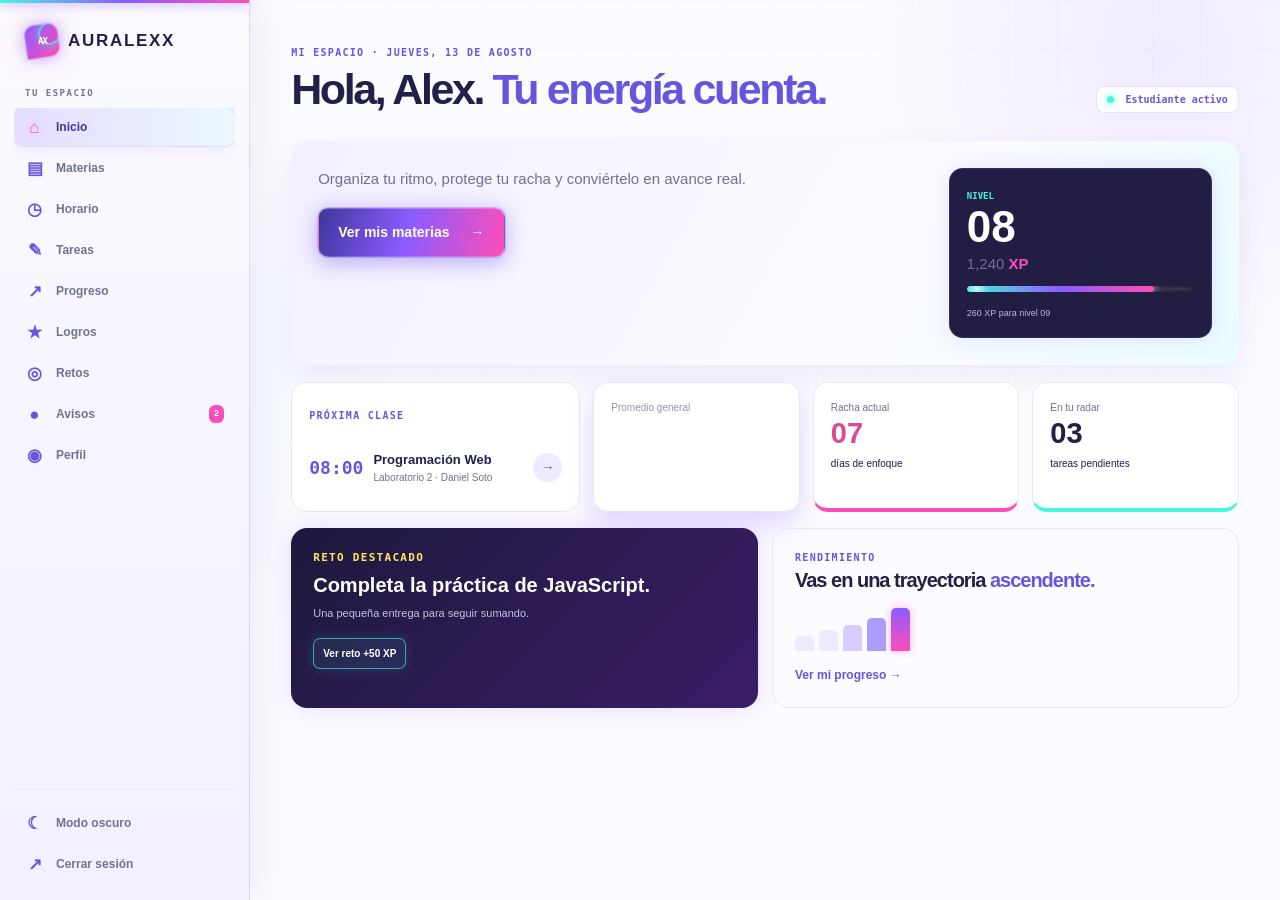
==== commit fb134e60: "docs: actualizar README de AURALEXX" ====
--- a/src/index.html
+++ b/src/index.html
@@ -6,74 +6,91 @@
     <title>AURALEXX | Aprende. Crea. Evoluciona.</title>
     <link rel="stylesheet" href="css/style.css">
 </head>
-<body>
-    <header class="encabezado">
-        <a class="brand" href="#inicio" aria-label="AURALEXX, inicio"><span class="brand-mark" aria-hidden="true"><i></i><b>AX</b></span><span>AURALEXX</span></a>
-        <nav aria-label="Navegación principal">
-            <a class="activo" href="#inicio">Inicio</a><a href="#materias">Materias</a><a href="#horario">Horario</a><a href="#tareas">Tareas</a><a href="#progreso">Progreso</a><a href="#logros">Logros</a><a href="#perfil">Perfil</a>
+<body class="dashboard-body sidebar-body">
+    <button id="menuToggle" class="menu-toggle" aria-label="Abrir menú" aria-expanded="false">☰</button>
+    <div id="sidebarOverlay" class="sidebar-overlay"></div>
+    <aside id="sidebar" class="sidebar" aria-label="Navegación principal">
+        <a class="brand sidebar-brand" href="#inicio" data-view-link="inicio" aria-label="AURALEXX, inicio"><span class="brand-mark" aria-hidden="true"><i></i><b>AX</b></span><span>AURALEXX</span></a>
+        <p class="sidebar-caption">TU ESPACIO</p>
+        <nav class="sidebar-nav">
+            <button class="sidebar-link active" data-view="inicio"><span>⌂</span>Inicio</button>
+            <button class="sidebar-link" data-view="materias"><span>▤</span>Materias</button>
+            <button class="sidebar-link" data-view="horario"><span>◷</span>Horario</button>
+            <button class="sidebar-link" data-view="tareas"><span>✎</span>Tareas</button>
+            <button class="sidebar-link" data-view="progreso"><span>↗</span>Progreso</button>
+            <button class="sidebar-link" data-view="logros"><span>★</span>Logros</button>
+            <button class="sidebar-link" data-view="retos"><span>◎</span>Retos</button>
+            <button class="sidebar-link" data-view="avisos"><span>●</span>Avisos <b>2</b></button>
+            <button class="sidebar-link" data-view="perfil"><span>◉</span>Perfil</button>
         </nav>
-        <button id="modoBtn" class="mode-button" aria-label="Activar modo oscuro" title="Cambiar modo de color"><span aria-hidden="true">☾</span></button>
-    </header>
+        <div class="sidebar-bottom">
+            <button id="modoBtn" class="sidebar-link mode-link" aria-label="Activar modo oscuro"><span aria-hidden="true">☾</span>Modo oscuro</button>
+            <a class="sidebar-link logout-link" href="login.html"><span aria-hidden="true">↗</span>Cerrar sesión</a>
+        </div>
+    </aside>
 
-    <main>
-        <section id="inicio" class="hero section-wrap">
-            <div class="hero-copy">
-                <p class="eyebrow">MI ESPACIO · JUEVES, 13 DE AGOSTO</p>
-                <h1>Hola, Alex.<br><span>Hoy puedes avanzar distinto.</span></h1>
-                <p class="hero-text">Tienes una entrega cerca, una racha que cuidar y mucho por crear. Haz que cuente.</p>
-                <button class="button button-primary explore-button"><span>Ver mis materias</span><span aria-hidden="true">↓</span></button>
+    <main class="workspace">
+        <section id="inicio" class="view-panel active" data-view-panel="inicio">
+            <header class="view-topbar"><div><p class="eyebrow">MI ESPACIO · JUEVES, 13 DE AGOSTO</p><h1>Hola, Alex. <span>Tu energía cuenta.</span></h1></div><div class="top-status"><i></i> Estudiante activo</div></header>
+            <div class="home-hero"><div><p>Organiza tu ritmo, protege tu racha y conviértelo en avance real.</p><button class="button button-primary" data-go-to="materias"><span>Ver mis materias</span><span>→</span></button></div><div class="home-level"><span>NIVEL</span><strong>08</strong><p>1,240 <b>XP</b></p><div class="xp-track"><i></i></div><small>260 XP para nivel 09</small></div></div>
+            <div class="home-summary">
+                <article class="next-class"><p class="eyebrow">PRÓXIMA CLASE</p><time>08:00</time><div><h3>Programación Web</h3><p>Laboratorio 2 · Daniel Soto</p></div><button data-go-to="horario" aria-label="Ver horario">→</button></article>
+                <article class="home-stat average-tile"><p>Promedio general</p><strong>92<span>/100</span></strong><small>+4 este período</small></article>
+                <article class="home-stat streak-card"><p>Racha actual</p><strong>07</strong><span>días de enfoque</span></article>
+                <article class="home-stat task-mini"><p>En tu radar</p><strong>03</strong><span>tareas pendientes</span></article>
             </div>
-            <aside class="hero-pulse" aria-label="Resumen de energía académica">
-                <p>Ritmo de la semana</p><strong>En movimiento</strong>
-                <div class="pulse-bars" aria-hidden="true"><i></i><i></i><i></i><i></i><i></i><i></i><i></i></div>
-                <span><b></b> 3 tareas en foco</span>
-            </aside>
+            <div class="home-bottom">
+                <article class="home-challenge"><p class="eyebrow">RETO DESTACADO</p><h2>Completa la práctica de JavaScript.</h2><p>Una pequeña entrega para seguir sumando.</p><button class="challenge-button" data-go-to="retos">Ver reto <span>+50 XP</span></button></article>
+                <article class="home-performance"><p class="eyebrow">RENDIMIENTO</p><h2>Vas en una trayectoria <span>ascendente.</span></h2><div class="mini-performance"><i></i><i></i><i></i><i></i><i></i></div><button class="text-link" data-go-to="progreso">Ver mi progreso →</button></article>
+            </div>
         </section>
 
-        <section id="perfil" class="student-strip section-wrap">
-            <div class="student-main"><div class="avatar">AA</div><div><p class="eyebrow">ESTUDIANTE ACTIVO</p><h2>Alex Aguilar</h2><span>Programación Front End · Grupo 08</span></div></div>
-            <div class="student-data"><div><small>Nivel actual</small><strong>08</strong></div><div><small>Experiencia</small><strong>1,240 <em>XP</em></strong></div><div><small>Racha</small><strong class="streak">7 <em>días</em></strong></div></div>
-            <span class="status-dot">Conectado</span>
-        </section>
-
-        <section class="snapshot section-wrap" aria-label="Resumen académico">
-            <article class="average-tile"><p>Promedio general</p><div><strong>92</strong><span>/100</span></div><small>Subiste 4 puntos este período</small><div class="mini-line"><i></i><i></i><i></i><i></i><i></i><i></i></div></article>
-            <article class="compact-stat mint"><span class="stat-icon">04</span><div><p>Materias activas</p><strong>Todo en marcha</strong></div></article>
-            <article class="compact-stat coral"><span class="stat-icon">03</span><div><p>Tareas pendientes</p><strong>1 es prioritaria</strong></div></article>
-            <article class="attendance-tile"><p>Asistencia</p><strong>98%</strong><span>Excelente constancia</span></article>
-        </section>
-
-        <section id="materias" class="section-wrap section-block">
-            <div class="section-heading"><div><p class="eyebrow">MI FORMACIÓN</p><h2>Materias que están tomando forma.</h2></div><a class="text-link" href="#horario">Ver horario completo <span>→</span></a></div>
-            <div class="subject-grid">
+        <section id="materias" class="view-panel" data-view-panel="materias">
+            <header class="view-topbar"><div><p class="eyebrow">MI FORMACIÓN</p><h1>Materias que toman <span>forma.</span></h1></div><span class="view-badge">04 activas</span></header>
+            <div class="subject-grid view-content">
                 <article class="subject-card subject-code"><div class="subject-top"><span class="subject-tag">PROGRAMACIÓN</span><span class="subject-symbol">&lt;/&gt;</span></div><h3>Programación Web</h3><p>Prof. Daniel Soto</p><div class="subject-progress"><span>78% completado</span><div><i style="width:78%"></i></div></div><footer>Próxima: Algoritmos y lógica <b>Hoy · 8:00</b></footer></article>
                 <article class="subject-card subject-design"><div class="subject-top"><span class="subject-tag">DISEÑO</span><span class="subject-symbol">✦</span></div><h3>Diseño Web</h3><p>Prof. Carla Mora</p><div class="subject-progress"><span>64% completado</span><div><i style="width:64%"></i></div></div><footer>Próxima: Sistema de color <b>Mañana · 9:00</b></footer></article>
                 <article class="subject-card subject-git"><div class="subject-top"><span class="subject-tag">HERRAMIENTAS</span><span class="subject-symbol">⌘</span></div><h3>Git y GitHub</h3><p>Prof. Sergio Vega</p><div class="subject-progress"><span>86% completado</span><div><i style="width:86%"></i></div></div><footer>Próxima: Pull requests <b>Vie · 10:00</b></footer></article>
-                <article class="project-card"><p class="eyebrow">PROYECTO INTEGRADOR</p><h3>Portafolio personal</h3><p>Tu espacio para unir lo que estás aprendiendo.</p><span class="project-date">Entrega en 8 días</span><a href="#tareas">Revisar entregables →</a></article>
+                <article class="project-card"><p class="eyebrow">PROYECTO INTEGRADOR</p><h3>Portafolio personal</h3><p>Tu espacio para unir lo que estás aprendiendo.</p><span class="project-date">Entrega en 8 días</span><button class="text-link" data-go-to="tareas">Revisar entregables →</button></article>
             </div>
         </section>
 
-        <section id="horario" class="section-wrap section-block schedule-layout">
-            <div><div class="section-heading"><div><p class="eyebrow">ORGANIZACIÓN</p><h2>Tu semana, sin ruido.</h2></div></div><div class="schedule-list"><article class="schedule-now"><time>08:00</time><div><span class="live-label">AHORA</span><h3>Programación Web</h3><p>Laboratorio 2 · Daniel Soto</p></div><button class="circle-button" aria-label="Ver clase de Programación Web">→</button></article><article><time>09:30</time><div><h3>Diseño Web</h3><p>Virtual · Carla Mora</p></div><span>EN 1 H 30</span></article><article><time>11:00</time><div><h3>Espacio de proyecto</h3><p>Trabajo autónomo</p></div><span>HOY</span></article></div></div>
-            <aside class="week-card"><div><p>Esta semana</p><strong>13 <small>— 17 AGO</small></strong></div><div class="week-days"><span><b>L</b><i></i></span><span><b>M</b><i></i></span><span><b>X</b><i></i></span><span class="today"><b>J</b><i></i></span><span><b>V</b><i></i></span></div><p class="week-note"><b>4 sesiones</b> planificadas<br>Tu ritmo va muy bien.</p></aside>
+        <section id="horario" class="view-panel" data-view-panel="horario">
+            <header class="view-topbar"><div><p class="eyebrow">ORGANIZACIÓN</p><h1>Tu semana, <span>sin ruido.</span></h1></div><span class="view-badge today-badge">HOY · JUEVES</span></header>
+            <div class="schedule-layout view-content"><div class="schedule-area"><div class="schedule-list"><article class="schedule-now"><time>08:00</time><div><span class="live-label">AHORA</span><h3>Programación Web</h3><p>Laboratorio 2 · Daniel Soto</p></div><button class="circle-button">→</button></article><article><time>09:30</time><div><h3>Diseño Web</h3><p>Virtual · Carla Mora</p></div><span>EN 1 H 30</span></article><article><time>11:00</time><div><h3>Espacio de proyecto</h3><p>Trabajo autónomo</p></div><span>HOY</span></article></div></div><aside class="week-card"><div><p>Esta semana</p><strong>13 <small>— 17 AGO</small></strong></div><div class="week-days"><span><b>L</b><i></i></span><span><b>M</b><i></i></span><span><b>X</b><i></i></span><span class="today"><b>J</b><i></i></span><span><b>V</b><i></i></span></div><p class="week-note"><b>4 sesiones</b> planificadas<br>Tu ritmo va muy bien.</p></aside></div>
         </section>
 
-        <section id="progreso" class="section-wrap section-block progress-layout">
-            <article class="progress-card"><p class="eyebrow">RENDIMIENTO ACADÉMICO</p><div class="progress-header"><div><h2>Un progreso que se nota.</h2><p>Tu evolución mantiene una tendencia positiva.</p></div><strong>92<small>%</small></strong></div><div class="growth-chart" aria-label="Evolución de rendimiento"><span>Jun</span><i style="height:42%"></i><span>Jul</span><i style="height:58%"></i><span>Ag</span><i class="current" style="height:83%"></i><span>Meta</span><i class="goal" style="height:92%"></i></div><footer><span>Estado académico</span><b>Excelente rendimiento</b></footer></article>
-            <article class="xp-card"><p class="eyebrow">CAMINO AL NIVEL 09</p><h3>Tu energía está creciendo.</h3><div class="xp-amount"><strong>1,240</strong><span>/ 1,500 XP</span></div><div class="xp-track"><i></i></div><p>Te faltan <b>260 XP</b> para desbloquear un nuevo nivel.</p><div class="challenge"><span>RETO DEL DÍA</span><strong>Completa la práctica de JavaScript</strong><button class="challenge-button" type="button">+50 XP</button></div></article>
+        <section id="tareas" class="view-panel" data-view-panel="tareas">
+            <header class="view-topbar"><div><p class="eyebrow">EN TU RADAR</p><h1>Tareas con <span>intención.</span></h1></div><span class="task-count">03 pendientes</span></header>
+            <div class="task-board view-content"><article class="task-priority"><div><span class="priority-label">PRIORIDAD ALTA</span><h3>Proyecto de programación</h3><p>Construye la lógica de validación para el formulario.</p></div><div class="task-meta"><span>Programación Web</span><strong>Entrega mañana</strong></div><button class="task-check" aria-label="Marcar proyecto de programación como completado">✓</button></article><article class="task-row"><span class="task-color coral-dot"></span><div><h3>Diseño de interfaz</h3><p>Diseño Web · Wireframe de la vista móvil</p></div><span class="task-date">LUN · 18 AGO</span><button class="task-check" aria-label="Marcar diseño de interfaz como completado">✓</button></article><article class="task-row"><span class="task-color mint-dot"></span><div><h3>Investigación académica</h3><p>Git y GitHub · Buenas prácticas de ramas</p></div><span class="task-date">MIÉ · 20 AGO</span><button class="task-check" aria-label="Marcar investigación académica como completada">✓</button></article></div>
         </section>
 
-        <section id="tareas" class="section-wrap section-block tasks-layout">
-            <div class="section-heading"><div><p class="eyebrow">EN TU RADAR</p><h2>Tareas que merecen tu atención.</h2></div><span class="task-count">03 pendientes</span></div>
-            <div class="task-board"><article class="task-priority"><div><span class="priority-label">PRIORIDAD ALTA</span><h3>Proyecto de programación</h3><p>Construye la lógica de validación para el formulario.</p></div><div class="task-meta"><span>Programación Web</span><strong>Entrega mañana</strong></div><button class="task-check" aria-label="Marcar proyecto de programación como completado">✓</button></article><article class="task-row"><span class="task-color coral-dot"></span><div><h3>Diseño de interfaz</h3><p>Diseño Web · Wireframe de la vista móvil</p></div><span class="task-date">LUN · 18 AGO</span><button class="task-check" aria-label="Marcar diseño de interfaz como completado">✓</button></article><article class="task-row"><span class="task-color mint-dot"></span><div><h3>Investigación académica</h3><p>Git y GitHub · Buenas prácticas de ramas</p></div><span class="task-date">MIÉ · 20 AGO</span><button class="task-check" aria-label="Marcar investigación académica como completada">✓</button></article></div>
+        <section id="progreso" class="view-panel" data-view-panel="progreso">
+            <header class="view-topbar"><div><p class="eyebrow">RENDIMIENTO ACADÉMICO</p><h1>Un progreso que <span>se nota.</span></h1></div><span class="view-badge">Promedio 92%</span></header>
+            <div class="progress-layout view-content"><article class="progress-card"><div class="progress-header"><div><h2>Evolución académica</h2><p>Tu tendencia mantiene un ritmo positivo.</p></div><strong>92<small>%</small></strong></div><div class="growth-chart"><span>Jun</span><i style="height:42%"></i><span>Jul</span><i style="height:58%"></i><span>Ag</span><i class="current" style="height:83%"></i><span>Meta</span><i class="goal" style="height:92%"></i></div><footer><span>Estado académico</span><b>Excelente rendimiento</b></footer></article><article class="xp-card"><p class="eyebrow">CAMINO AL NIVEL 09</p><h3>Tu energía está creciendo.</h3><div class="xp-amount"><strong id="xpActual">1,240</strong><span>/ 1,500 XP</span></div><div class="xp-track"><i id="xpBar"></i></div><p id="xpMensaje">Te faltan <b>260 XP</b> para desbloquear un nuevo nivel.</p><div class="level-details"><span><b>08</b>Nivel</span><span><b class="streak">07</b> días de racha</span></div></article></div>
         </section>
 
-        <section id="logros" class="section-wrap section-block bottom-grid">
-            <article class="achievements"><div class="section-heading"><div><p class="eyebrow">TU COLECCIÓN</p><h2>Logros que ya son tuyos.</h2></div><a href="#logros" class="text-link">Ver todos →</a></div><div class="achievement-row"><div class="achievement unlocked"><span>01</span><div><h3>Primera entrega</h3><p>Desbloqueado</p></div></div><div class="achievement unlocked fire"><span>07</span><div><h3>Ritmo constante</h3><p>7 días seguidos</p></div></div><div class="achievement locked"><span>★</span><div><h3>Alto rendimiento</h3><p>En progreso · 92%</p></div></div></div></article>
-            <aside id="avisos" class="notices"><p class="eyebrow">AVISOS</p><article><span class="notice-dot"></span><div><small>NUEVA ACTIVIDAD</small><h3>La práctica de JavaScript ya está disponible.</h3><p>Hace 30 min</p></div></article><article><span class="notice-dot blue"></span><div><small>PRÓXIMA EVALUACIÓN</small><h3>Diseño Web · 22 de agosto</h3><p>Revisa la guía de estudio</p></div></article></aside>
+        <section id="logros" class="view-panel" data-view-panel="logros">
+            <header class="view-topbar"><div><p class="eyebrow">TU COLECCIÓN</p><h1>Logros que ya son <span>tuyos.</span></h1></div><span class="view-badge">02 desbloqueados</span></header>
+            <div class="achievement-gallery view-content"><article class="achievement unlocked"><span>01</span><div><h3>Primera entrega</h3><p>Completaste tu primera tarea del período.</p><b>DESBLOQUEADO</b></div></article><article class="achievement unlocked fire"><span>07</span><div><h3>Ritmo constante</h3><p>Mantienes 7 días seguidos de enfoque.</p><b>DESBLOQUEADO</b></div></article><article class="achievement locked"><span>★</span><div><h3>Alto rendimiento</h3><p>Alcanza un promedio general de 95%.</p><b>EN PROGRESO · 92%</b></div></article><article class="achievement locked"><span>∞</span><div><h3>Explorador</h3><p>Completa todos los retos de la semana.</p><b>0 / 4 RETOS</b></div></article></div>
+        </section>
+
+        <section id="retos" class="view-panel" data-view-panel="retos">
+            <header class="view-topbar"><div><p class="eyebrow">ENERGÍA EN ACCIÓN</p><h1>Retos para <span>subir de nivel.</span></h1></div><span class="view-badge neon-badge">+50 XP disponible</span></header>
+            <div class="challenges-grid view-content"><article class="daily-challenge"><p class="eyebrow">RETO DEL DÍA</p><span class="challenge-orb">◎</span><h2>Completa la práctica de JavaScript</h2><p>Resuelve los ejercicios de eventos y validación del módulo actual.</p><div><span>RECOMPENSA</span><strong>+50 XP</strong></div><button class="button button-primary challenge-button" type="button">Activar reto <span>→</span></button></article><div class="weekly-challenges"><p class="eyebrow">RETOS SEMANALES</p><article><span>01</span><div><h3>Ordena tus entregas</h3><p>Completa 3 tareas antes de su fecha.</p></div><b>+100 XP</b></article><article><span>02</span><div><h3>Comparte tu avance</h3><p>Actualiza tu portafolio personal.</p></div><b>+75 XP</b></article><article><span>03</span><div><h3>Racha imparable</h3><p>Mantén 10 días consecutivos.</p></div><b>+150 XP</b></article></div></div>
+        </section>
+
+        <section id="avisos" class="view-panel" data-view-panel="avisos">
+            <header class="view-topbar"><div><p class="eyebrow">ACTUALIZACIONES</p><h1>Lo que necesitas <span>saber.</span></h1></div><span class="view-badge">02 nuevos</span></header>
+            <div class="notices-full view-content"><article><span class="notice-dot"></span><div><small>NUEVA ACTIVIDAD · HACE 30 MIN</small><h3>La práctica de JavaScript ya está disponible.</h3><p>Completa los ejercicios de eventos y validación antes del viernes.</p></div></article><article><span class="notice-dot blue"></span><div><small>PRÓXIMA EVALUACIÓN · 22 AGO</small><h3>Diseño Web: repasa la guía de estudio.</h3><p>La evaluación incluirá sistema de color y jerarquía visual.</p></div></article><article><span class="notice-dot lime"></span><div><small>ACTUALIZACIÓN ACADÉMICA</small><h3>Tu asistencia sigue en nivel excelente: 98%.</h3><p>Tu constancia te acerca a un logro especial.</p></div></article></div>
+        </section>
+
+        <section id="perfil" class="view-panel" data-view-panel="perfil">
+            <header class="view-topbar"><div><p class="eyebrow">MI PERFIL</p><h1>Este avance tiene <span>tu nombre.</span></h1></div><button class="text-link">Editar información →</button></header>
+            <div class="profile-layout view-content"><article class="profile-card"><div class="profile-avatar">AA</div><p class="eyebrow">ESTUDIANTE ACTIVO</p><h2>Alex Aguilar</h2><p>Programación Front End · Grupo 08</p><span class="status-dot">Conectado</span></article><div class="profile-info"><article><small>Nivel actual</small><strong>08</strong><span>En crecimiento</span></article><article><small>Experiencia</small><strong>1,240 <em>XP</em></strong><span>Meta: 1,500 XP</span></article><article><small>Racha</small><strong class="streak">07 <em>días</em></strong><span>Tu mejor racha: 12</span></article><article><small>Asistencia</small><strong>98%</strong><span>Excelente registro</span></article><div class="student-details"><p><b>Programa</b> Programación Front End</p><p><b>Correo</b> alex.aguilar@auralexx.edu</p><p><b>Estado</b> Estudiante activo</p></div></div></div>
         </section>
     </main>
-    <footer class="site-footer"><a class="brand" href="#inicio"><span class="brand-mark" aria-hidden="true"><i></i><b>AX</b></span><span>AURALEXX</span></a><p>Aprende. Crea. Evoluciona.</p><span>© 2026 · Plataforma estudiantil</span></footer>
+    <p id="feedbackXp" class="xp-feedback" role="status" aria-live="polite"></p>
     <script src="js/app.js"></script>
 </body>
 </html>
--- a/src/css/style.css
+++ b/src/css/style.css
@@ -32,3 +32,72 @@
 @media (max-width:900px){.encabezado{padding-inline:4%}.hero{gap:34px}.student-strip{flex-wrap:wrap}.student-data{min-width:50%}.snapshot{grid-template-columns:repeat(2,1fr)}.schedule-layout,.progress-layout,.bottom-grid{grid-template-columns:1fr}.week-card{display:grid;grid-template-columns:1fr 1.4fr 1fr;align-items:center;gap:18px}.week-days{margin:0}.week-note{margin:0;padding:0;border:0}.login-shell{grid-template-columns:.9fr 1.1fr}.login-intro{padding-inline:45px}}
 @media (max-width:650px){.encabezado{gap:10px;padding:11px 5%}.brand{font-size:14px}.brand-mark{width:29px;height:29px}nav{order:3;width:100%;gap:17px}.hero{grid-template-columns:1fr;padding-block:55px 35px}.hero::before{right:14%;top:30px}.hero-pulse{max-width:260px;margin-top:4px}.student-strip{margin-top:0}.student-data{width:100%;min-width:100%;padding-top:12px;border-top:1px solid var(--line);border-left:0}.student-data div{padding-left:0}.status-dot{margin-left:0}.snapshot{grid-template-columns:1fr 1fr}.average-tile{grid-column:span 2}.section-block{margin-top:55px}.section-heading h2{font-size:22px}.subject-grid{grid-template-columns:1fr}.project-card{grid-column:span 1}.project-card a{right:20px}.schedule-list article{grid-template-columns:55px 1fr auto}.week-card{grid-template-columns:1fr;padding:20px}.week-days{margin-top:5px}.week-note{margin-top:5px;padding-top:12px;border-top:1px solid rgba(22,135,109,.2)}.progress-header{align-items:end}.task-board article{padding:16px}.task-priority{grid-template-columns:1fr auto}.task-meta{grid-column:1;text-align:left}.task-row{grid-template-columns:8px 1fr auto!important}.task-date{display:none}.achievement-row{grid-template-columns:1fr}.site-footer{align-items:flex-start;flex-direction:column;gap:7px}.login-shell{display:block}.login-intro{min-height:360px;padding:30px}.intro-copy{margin:auto 0 0}.intro-copy h1{font-size:37px}.intro-meter{margin-top:22px}.login-panel{padding:42px 25px}.login-card{max-width:420px}.login-card h2{font-size:26px}}
 @media (prefers-reduced-motion:reduce){*,*::before,*::after{scroll-behavior:auto!important;transition:none!important}}
+
+/* ============================================================
+   AURALEXX · EVOLUCIÓN NEÓN
+   La energía vive en los acentos, conservando superficies claras.
+   ============================================================ */
+:root {
+  --neon-violet:#8b5cff; --neon-blue:#3bbcff; --neon-pink:#ff4db8;
+  --neon-lime:#c9ff3f; --neon-yellow:#ffe65a; --neon-cyan:#45f5df;
+}
+.dashboard-body { background-image:radial-gradient(circle at 91% 6%,rgba(139,92,255,.10),transparent 19rem),radial-gradient(circle at 6% 43%,rgba(59,188,255,.08),transparent 20rem); }
+.dashboard-body::before { position:fixed;z-index:-1;inset:0;pointer-events:none;content:"";opacity:.32;background-image:linear-gradient(rgba(102,86,221,.045) 1px,transparent 1px),linear-gradient(90deg,rgba(102,86,221,.045) 1px,transparent 1px);background-size:48px 48px;mask-image:linear-gradient(to bottom,black,transparent 70%); }
+
+/* Marca y navegación */
+.brand { transition:filter .28s ease,transform .28s ease; }
+.brand:hover { filter:drop-shadow(0 0 8px rgba(139,92,255,.55));transform:translateY(-1px); }
+.brand-mark { background:linear-gradient(135deg,var(--neon-violet),var(--neon-pink));box-shadow:0 0 0 1px rgba(255,255,255,.38) inset,0 0 14px rgba(139,92,255,.45),0 0 26px rgba(255,77,184,.18);animation:mark-arrive .8s cubic-bezier(.2,.8,.2,1) both; }
+.brand-mark::after { position:absolute;inset:-70% -25%;content:"";background:linear-gradient(110deg,transparent 38%,rgba(255,255,255,.85) 49%,transparent 61%);transform:translateX(-110%) rotate(8deg);animation:brand-scan 4.5s ease-in-out 1.1s infinite; }
+.brand-mark i { border-color:var(--neon-cyan);box-shadow:0 0 10px rgba(69,245,223,.85); }
+nav a.activo { color:var(--violet);text-shadow:0 0 12px rgba(139,92,255,.3); } nav a::after { height:2px;background:linear-gradient(90deg,var(--neon-violet),var(--neon-pink),var(--neon-cyan));box-shadow:0 0 7px var(--neon-pink); }
+.mode-button { border-color:rgba(139,92,255,.36);box-shadow:0 0 0 2px rgba(139,92,255,.07),0 0 12px rgba(139,92,255,.11); }.mode-button:hover { color:var(--neon-pink);box-shadow:0 0 0 2px rgba(255,77,184,.11),0 0 17px rgba(255,77,184,.34); }
+
+/* Botones: halo, barrido luminoso y respuesta de presión */
+.button,.challenge-button,.circle-button { position:relative;isolation:isolate;overflow:hidden; }
+.button::before,.challenge-button::before { position:absolute;z-index:-1;inset:0;content:"";opacity:0;background:linear-gradient(115deg,transparent 28%,rgba(255,255,255,.62) 46%,transparent 61%);transform:translateX(-115%);transition:transform .56s ease,opacity .2s ease; }
+.button-primary { border:1px solid rgba(255,255,255,.22);background:linear-gradient(105deg,var(--violet-deep),var(--neon-violet) 48%,var(--neon-pink));box-shadow:0 0 0 1px rgba(139,92,255,.36),0 8px 19px rgba(102,86,221,.27),0 0 23px rgba(139,92,255,.25); }
+.button-primary:hover { background:linear-gradient(105deg,var(--violet-deep),var(--neon-violet) 40%,var(--neon-pink));box-shadow:0 0 0 1px rgba(255,77,184,.45),0 11px 25px rgba(102,86,221,.34),0 0 31px rgba(255,77,184,.38);transform:translateY(-3px) scale(1.015); }
+.button:hover::before,.challenge-button:hover::before { opacity:1;transform:translateX(115%); }.button:active,.challenge-button:active,.circle-button:active { transform:translateY(1px) scale(.96); }
+
+/* Superficies: brillo reservado a los puntos de interacción */
+.hero::after { background:radial-gradient(circle,rgba(139,92,255,.2),rgba(69,245,223,.08) 43%,transparent 68%); }.hero::before { border-color:var(--neon-yellow);box-shadow:0 0 13px rgba(255,230,90,.65); }.hero-pulse { border-color:rgba(139,92,255,.43);background:linear-gradient(145deg,#f7f4ff,#f3fbff);box-shadow:0 0 0 1px rgba(69,245,223,.12) inset,0 14px 30px rgba(102,86,221,.12); }.pulse-bars i { box-shadow:0 0 8px rgba(139,92,255,.48); }.pulse-bars i:nth-child(7){background:var(--neon-pink);box-shadow:0 0 10px rgba(255,77,184,.65); }
+.student-strip { border-color:rgba(139,92,255,.2); }.status-dot::before { background:var(--neon-cyan);box-shadow:0 0 8px var(--neon-cyan); }.average-tile { background:linear-gradient(135deg,#5043b5,#8b5cff 62%,#b14dff);box-shadow:0 11px 25px rgba(139,92,255,.23); }.average-tile::after { position:absolute;content:""; }.compact-stat,.attendance-tile { transition:transform .24s ease,box-shadow .24s ease,border-color .24s ease; }.compact-stat:hover { transform:translateY(-4px);border-color:rgba(139,92,255,.48);box-shadow:0 10px 25px rgba(139,92,255,.15),0 0 16px rgba(69,245,223,.11); }.attendance-tile:hover { transform:rotate(-1.5deg) translateY(-3px);box-shadow:0 0 23px rgba(255,230,90,.38); }.stat-icon { box-shadow:0 0 12px rgba(139,92,255,.2); }
+
+.subject-card { position:relative;overflow:hidden; }.subject-card::after { position:absolute;right:-35px;bottom:-43px;width:105px;height:105px;content:"";border:1px solid currentColor;border-radius:50%;opacity:0;transition:opacity .3s,transform .35s;transform:scale(.6); }.subject-card:hover::after { opacity:.3;transform:scale(1); }.subject-card:hover { box-shadow:0 14px 28px rgba(102,86,221,.13),0 0 19px rgba(139,92,255,.12); }.subject-code:hover{border-color:var(--neon-violet);color:var(--violet)}.subject-design:hover{border-color:var(--neon-pink);color:#de418f}.subject-git:hover{border-color:var(--neon-cyan);color:#118f80}.subject-progress div { box-shadow:inset 0 0 3px rgba(102,86,221,.12); }.subject-progress i { position:relative;box-shadow:0 0 8px currentColor;animation:progress-grow 1.1s cubic-bezier(.2,.8,.2,1) both; }.subject-progress i::after,.xp-track i::after { position:absolute;top:0;bottom:0;width:20px;content:"";background:linear-gradient(90deg,transparent,rgba(255,255,255,.9),transparent);filter:blur(2px);animation:progress-glint 2.6s ease-in-out infinite; }.subject-code .subject-progress i{background:linear-gradient(90deg,var(--violet),var(--neon-cyan))}.subject-design .subject-progress i{background:linear-gradient(90deg,var(--coral),var(--neon-pink))}.subject-git .subject-progress i{background:linear-gradient(90deg,var(--mint-deep),var(--neon-cyan))}.project-card { background:linear-gradient(130deg,#181532,#31216b 58%,#4c1e64);box-shadow:0 0 0 1px rgba(139,92,255,.32),0 16px 34px rgba(39,20,78,.26); }.project-card:hover { box-shadow:0 0 0 1px rgba(255,77,184,.6),0 0 31px rgba(139,92,255,.3),0 17px 38px rgba(39,20,78,.3); }.project-card::before { position:absolute;inset:0;content:"";pointer-events:none;background:linear-gradient(115deg,transparent 42%,rgba(69,245,223,.1),transparent 58%);animation:project-sweep 5s ease-in-out infinite; }
+
+/* Rendimiento y gamificación */
+.schedule-now { box-shadow:0 0 0 1px rgba(139,92,255,.12) inset,0 0 18px rgba(139,92,255,.08); }.circle-button { background:linear-gradient(135deg,var(--neon-violet),var(--neon-pink));box-shadow:0 0 13px rgba(139,92,255,.4); }.week-card { box-shadow:0 0 0 1px rgba(69,245,223,.13) inset,0 13px 27px rgba(22,135,109,.1); }.week-days .today b { background:linear-gradient(135deg,var(--mint-deep),var(--neon-cyan));box-shadow:0 0 11px rgba(69,245,223,.6); }
+.progress-card { position:relative;overflow:hidden; }.progress-card::before { position:absolute;content:"";width:190px;height:190px;right:-80px;top:-96px;border:1px solid rgba(139,92,255,.25);border-radius:50%;box-shadow:0 0 26px rgba(139,92,255,.14); }.growth-chart i.current{background:linear-gradient(to top,var(--neon-violet),var(--neon-pink));box-shadow:0 0 12px rgba(255,77,184,.52)}.growth-chart i.goal{border-color:var(--neon-cyan);box-shadow:0 0 10px rgba(69,245,223,.38)}.xp-card { position:relative;overflow:hidden;background:linear-gradient(145deg,#17142d,#241545 54%,#1a253f);box-shadow:0 0 0 1px rgba(139,92,255,.46),0 0 26px rgba(139,92,255,.19),0 16px 34px rgba(27,13,55,.3); }.xp-card::before { position:absolute;inset:0;content:"";pointer-events:none;background:radial-gradient(circle at 92% 10%,rgba(255,77,184,.28),transparent 22%),radial-gradient(circle at 3% 95%,rgba(69,245,223,.17),transparent 23%); }.xp-card>* { position:relative;z-index:1; }.xp-amount strong { color:#fff;letter-spacing:-2px;text-shadow:0 0 14px rgba(255,255,255,.17); }.xp-track { height:8px;box-shadow:inset 0 0 5px #000; }.xp-track i { position:relative;width:82.6%;background:linear-gradient(90deg,var(--neon-cyan),var(--neon-violet),var(--neon-pink));box-shadow:0 0 8px var(--neon-cyan),0 0 15px var(--neon-pink);transition:width .65s cubic-bezier(.2,.85,.25,1);animation:progress-grow 1.2s cubic-bezier(.2,.8,.2,1) both; }.challenge { margin-left:-4px;margin-right:-4px;padding:15px 5px 2px;border-radius:9px;transition:background .25s,transform .25s; }.challenge:hover { background:rgba(139,92,255,.15);transform:translateX(3px); }.challenge-button { border-color:rgba(69,245,223,.6);background:rgba(69,245,223,.08);box-shadow:0 0 13px rgba(69,245,223,.17); }.challenge-button:hover { border-color:var(--neon-cyan);color:var(--neon-cyan);box-shadow:0 0 17px rgba(69,245,223,.38); }.challenge-button.activated { animation:activated-pulse .65s ease both; }
+
+.task-board { box-shadow:0 10px 27px rgba(53,39,108,.06); }.task-priority { position:relative;overflow:hidden; }.task-priority::before { position:absolute;top:0;bottom:0;left:0;width:3px;content:"";background:linear-gradient(var(--neon-pink),var(--neon-yellow));box-shadow:0 0 12px var(--neon-pink); }.task-row { transition:background .2s ease,transform .2s ease; }.task-row:hover { background:rgba(139,92,255,.045);transform:translateX(3px); }.task-check:hover,.completed .task-check { box-shadow:0 0 11px rgba(69,245,223,.52); }.task-complete-pop { animation:task-pop .65s cubic-bezier(.2,.8,.25,1); }.xp-feedback { position:fixed;z-index:30;right:22px;bottom:22px;padding:11px 15px;border:1px solid rgba(69,245,223,.65);border-radius:10px;background:#1a1931;color:var(--neon-cyan);box-shadow:0 0 22px rgba(69,245,223,.3);font:700 11px Consolas,monospace;opacity:0;pointer-events:none;transform:translateY(18px);transition:opacity .22s,transform .22s; }.xp-feedback.show { opacity:1;transform:translateY(0); }
+
+.achievements { padding:3px; }.achievement { transition:transform .22s,box-shadow .22s,border-color .22s; }.achievement:hover { transform:translateY(-4px) rotate(-.5deg);border-color:rgba(139,92,255,.5);box-shadow:0 0 17px rgba(139,92,255,.16); }.achievement.unlocked>span { box-shadow:0 0 12px rgba(139,92,255,.35); }.achievement.fire>span { box-shadow:0 0 12px rgba(255,77,184,.4); }.achievement.locked:hover { filter:saturate(1.4); }.notices { border:1px solid rgba(139,92,255,.14); }.notice-dot { box-shadow:0 0 8px var(--neon-pink); }.notice-dot.blue { background:var(--neon-cyan);box-shadow:0 0 8px var(--neon-cyan); }
+
+/* Login: neón contenido dentro de un marco oscuro */
+.neon-login .login-intro { background:radial-gradient(circle at 83% 18%,rgba(255,77,184,.22),transparent 17rem),radial-gradient(circle at 12% 81%,rgba(69,245,223,.15),transparent 18rem),linear-gradient(145deg,#171330,#28205d 65%,#171c40); }.neon-login .login-intro::before { position:absolute;inset:0;content:"";pointer-events:none;background-image:linear-gradient(rgba(139,92,255,.12) 1px,transparent 1px),linear-gradient(90deg,rgba(139,92,255,.12) 1px,transparent 1px);background-size:42px 42px;mask-image:linear-gradient(145deg,black,transparent 74%); }.neon-login .brand-login { position:relative;z-index:1; }.neon-login .intro-copy,.neon-login .intro-meter { z-index:1; }.neon-login .brand-login .brand-mark { background:linear-gradient(135deg,var(--neon-cyan),var(--neon-violet),var(--neon-pink)); }.neon-login .orbit-one { border-color:rgba(139,92,255,.62);box-shadow:0 0 40px rgba(139,92,255,.22); }.neon-login .orbit-two { border-color:var(--neon-cyan);box-shadow:0 0 16px rgba(69,245,223,.47); }.neon-login .spark { box-shadow:0 0 14px currentColor; }.neon-login .login-panel { position:relative;background:linear-gradient(145deg,#fbfaff,#f5f7ff); }.neon-login .login-panel::before { position:absolute;inset:0;content:"";pointer-events:none;background:radial-gradient(circle at 85% 92%,rgba(69,245,223,.10),transparent 15rem); }.neon-login .login-card { position:relative;z-index:1; }.neon-login .field input:focus { border-color:var(--neon-violet);box-shadow:0 0 0 3px rgba(139,92,255,.15),0 0 15px rgba(139,92,255,.16); }.neon-login .meter-track span { background:linear-gradient(90deg,var(--neon-cyan),var(--neon-lime));box-shadow:0 0 10px var(--neon-cyan); }
+
+/* Dark mode: la capa neón gana intensidad sin perder lectura */
+body.modo-oscuro.dashboard-body { background-image:radial-gradient(circle at 92% 5%,rgba(139,92,255,.2),transparent 19rem),radial-gradient(circle at 5% 38%,rgba(69,245,223,.11),transparent 20rem); }body.modo-oscuro .hero-pulse { background:linear-gradient(145deg,#262043,#1c2745);border-color:rgba(139,92,255,.58); }body.modo-oscuro .compact-stat,body.modo-oscuro .attendance-tile { background:var(--card); }body.modo-oscuro .attendance-tile { border:1px solid rgba(255,230,90,.34); }body.modo-oscuro .project-card { background:linear-gradient(130deg,#100e23,#281949 58%,#44134f); }body.modo-oscuro .notices { background:#211d39;box-shadow:0 0 20px rgba(139,92,255,.08); }body.modo-oscuro .task-priority { background:#302339; }body.modo-oscuro .site-footer { border-color:#302d46; }body.modo-oscuro .neon-login .login-panel { background:#171625; }
+
+/* Entradas con propósito */
+.reveal-on-scroll { opacity:0;transform:translateY(18px);transition:opacity .58s ease,transform .58s cubic-bezier(.2,.75,.25,1); }.reveal-on-scroll.is-visible { opacity:1;transform:translateY(0); }.section-block.is-visible .subject-card:nth-child(2),.section-block.is-visible .achievement:nth-child(2) { transition-delay:.08s; }.section-block.is-visible .subject-card:nth-child(3),.section-block.is-visible .achievement:nth-child(3) { transition-delay:.16s; }
+@keyframes mark-arrive { 0% { opacity:0;transform:rotate(-28deg) scale(.55);filter:brightness(2); } 70% { transform:rotate(-5deg) scale(1.08); } 100% { opacity:1;transform:rotate(-8deg) scale(1); } }@keyframes brand-scan { 0%,25% { transform:translateX(-120%) rotate(8deg); } 46%,100% { transform:translateX(135%) rotate(8deg); } }@keyframes progress-grow { from { transform:scaleX(.05);transform-origin:left; } to { transform:scaleX(1);transform-origin:left; } }@keyframes progress-glint { 0%,55% { left:-28px; } 100% { left:110%; } }@keyframes project-sweep { 0%,55% { transform:translateX(-110%); } 100% { transform:translateX(125%); } }@keyframes activated-pulse { 0% { box-shadow:0 0 0 0 rgba(69,245,223,.7); } 100% { box-shadow:0 0 0 13px rgba(69,245,223,0); } }@keyframes task-pop { 0% { background:rgba(69,245,223,.28);transform:scale(1); } 35% { transform:scale(1.012); } 100% { background:transparent;transform:scale(1); } }
+@media (max-width:650px) { .xp-feedback { right:14px;bottom:14px;left:14px;text-align:center; }.subject-card:hover,.compact-stat:hover,.achievement:hover { transform:translateY(-2px); }.dashboard-body::before { background-size:36px 36px; } }
+@media (prefers-reduced-motion:reduce) { .brand-mark,.brand-mark::after,.subject-progress i,.xp-track i,.project-card::before,.challenge-button.activated,.task-complete-pop { animation:none!important; }.reveal-on-scroll { opacity:1;transform:none; }.button:hover,.subject-card:hover,.compact-stat:hover,.achievement:hover { transform:none; } }
+
+/* ============================================================
+   NAVEGACIÓN LATERAL · AURALEXX
+   ============================================================ */
+.sidebar-body { min-height:100vh; padding-left:250px; }
+.sidebar { position:fixed;z-index:20;inset:0 auto 0 0;display:flex;width:250px;flex-direction:column;padding:24px 14px 17px;border-right:1px solid rgba(139,92,255,.22);background:linear-gradient(180deg,#fbfaff 0%,#f2f0ff 100%);box-shadow:10px 0 32px rgba(48,33,110,.06); }
+.sidebar::before { position:absolute;top:0;right:0;left:0;height:3px;content:"";background:linear-gradient(90deg,var(--neon-cyan),var(--neon-violet),var(--neon-pink));box-shadow:0 0 12px var(--neon-violet); }.sidebar-brand{margin:0 11px 30px}.sidebar-caption{margin:0 11px 10px;color:var(--muted);font:700 9px Consolas,monospace;letter-spacing:1.5px}.sidebar-nav{display:grid;gap:3px}.sidebar-link{position:relative;display:flex;align-items:center;gap:12px;width:100%;padding:10px 11px;border:0;border-radius:9px;background:transparent;color:var(--muted);font-size:12px;font-weight:800;text-align:left;transition:transform .2s,background .2s,color .2s,box-shadow .2s}.sidebar-link>span{display:grid;width:19px;place-items:center;color:var(--violet);font-size:17px;line-height:1}.sidebar-link:hover{background:rgba(139,92,255,.09);color:var(--ink);transform:translateX(3px);box-shadow:0 0 14px rgba(139,92,255,.1)}.sidebar-link.active{color:var(--violet-deep);background:linear-gradient(100deg,rgba(139,92,255,.18),rgba(69,245,223,.09));box-shadow:0 0 0 1px rgba(139,92,255,.13),0 0 17px rgba(139,92,255,.14)}.sidebar-link.active::before{position:absolute;top:9px;bottom:9px;left:-14px;width:3px;content:"";border-radius:0 4px 4px 0;background:linear-gradient(var(--neon-cyan),var(--neon-pink));box-shadow:0 0 9px var(--neon-pink)}.sidebar-link.active>span{color:var(--neon-pink);filter:drop-shadow(0 0 5px rgba(255,77,184,.45))}.sidebar-link b{margin-left:auto;padding:2px 5px;border-radius:6px;background:var(--neon-pink);color:#fff;font-size:9px}.sidebar-bottom{margin-top:auto;padding-top:11px;border-top:1px solid var(--line)}.mode-link,.logout-link{margin-top:3px}.logout-link:hover{color:#d94e7a}.menu-toggle,.sidebar-overlay{display:none}
+.workspace{width:min(1210px,92%);margin:auto;padding:46px 0 70px}.view-panel{display:none;animation:view-in .48s cubic-bezier(.2,.8,.2,1) both}.view-panel.active{display:block}.view-topbar{display:flex;align-items:end;justify-content:space-between;gap:20px;margin-bottom:28px}.view-topbar h1{margin-top:6px;font-size:clamp(30px,4vw,43px);line-height:1.1;letter-spacing:-2.4px}.view-topbar h1 span,.home-performance h2 span{color:var(--violet)}.top-status,.view-badge{padding:7px 10px;border:1px solid rgba(139,92,255,.2);border-radius:8px;background:#fff;color:var(--violet);font:700 10px Consolas,monospace;white-space:nowrap}.top-status i{display:inline-block;width:7px;height:7px;margin-right:5px;border-radius:50%;background:var(--neon-cyan);box-shadow:0 0 8px var(--neon-cyan)}.today-badge{color:var(--mint-deep);border-color:rgba(22,135,109,.26)}.neon-badge{color:#c6539e;border-color:rgba(255,77,184,.34);box-shadow:0 0 14px rgba(255,77,184,.13)}.view-content{width:100%;margin:0}
+/* Inicio compacto */
+.home-hero{display:grid;grid-template-columns:1.4fr .6fr;gap:17px;margin-bottom:17px;padding:27px;border-radius:18px;background:linear-gradient(120deg,#f2f0ff,#fbfbff 62%,#eafcff);box-shadow:0 12px 30px rgba(70,52,152,.09)}.home-hero>div>p{max-width:500px;color:var(--muted);font-size:15px}.home-hero .button{margin-top:17px}.home-level{padding:15px 17px;border:1px solid rgba(139,92,255,.2);border-radius:14px;background:#211d43;color:#fff;box-shadow:0 0 20px rgba(139,92,255,.17)}.home-level>span{color:var(--neon-cyan);font:700 9px Consolas,monospace}.home-level strong{display:block;font-size:44px;line-height:1}.home-level p{margin:4px 0;color:#e8e6ff;font-size:11px}.home-level p b{color:var(--neon-pink)}.home-level .xp-track{height:6px}.home-level small{color:#bdb9df;font-size:9px}.home-summary{display:grid;grid-template-columns:1.4fr repeat(3,1fr);gap:13px}.home-summary article{min-height:130px;border:1px solid var(--line);border-radius:15px;background:var(--card)}.next-class{display:grid;grid-template-columns:auto 1fr auto;gap:10px;align-items:center;padding:17px}.next-class .eyebrow{grid-column:1/-1}.next-class time{color:var(--violet);font:800 18px Consolas,monospace}.next-class h3{font-size:13px}.next-class p:not(.eyebrow){color:var(--muted);font-size:10px}.next-class button{display:grid;width:29px;height:29px;place-items:center;border:0;border-radius:50%;background:var(--lilac);color:var(--violet);font-weight:800}.home-stat{padding:17px}.home-stat p{font-size:10px;color:var(--muted)}.home-stat strong{display:block;margin:4px 0;font-size:29px;line-height:1}.home-stat strong span{font-size:10px}.home-stat small,.home-stat>span{font-size:10px}.streak-card{border-bottom:4px solid var(--neon-pink)!important}.streak-card strong{color:#d44d98}.task-mini{border-bottom:4px solid var(--neon-cyan)!important}.home-bottom{display:grid;grid-template-columns:1fr 1fr;gap:14px;margin-top:16px}.home-bottom article{min-height:178px;padding:22px;border-radius:16px}.home-challenge{color:#fff;background:linear-gradient(135deg,#1d193c,#3a1d68);box-shadow:0 0 25px rgba(139,92,255,.19)}.home-challenge .eyebrow{color:var(--neon-yellow)}.home-challenge h2{margin:5px 0;font-size:20px}.home-challenge>p{color:#c5c1df;font-size:11px}.home-challenge .challenge-button{margin-top:16px}.home-performance{border:1px solid var(--line)}.home-performance h2{font-size:20px;letter-spacing:-1px}.mini-performance{display:flex;align-items:end;gap:5px;height:43px;margin:13px 0}.mini-performance i{width:19px;border-radius:5px 5px 0 0;background:var(--lilac)}.mini-performance i:nth-child(1){height:35%}.mini-performance i:nth-child(2){height:48%}.mini-performance i:nth-child(3){height:61%;background:#d7ccff}.mini-performance i:nth-child(4){height:77%;background:#ad9cff}.mini-performance i:nth-child(5){height:100%;background:linear-gradient(var(--neon-violet),var(--neon-pink));box-shadow:0 0 9px rgba(255,77,184,.4)}.home-performance .text-link{border:0;background:transparent;padding:0}
+/* Vistas específicas */
+.schedule-layout{width:100%;margin:0}.schedule-area{min-width:0}.achievement-gallery{display:grid;grid-template-columns:repeat(2,1fr);gap:15px}.achievement-gallery .achievement{min-height:128px;padding:18px}.achievement-gallery .achievement>span{width:44px;height:44px;font-size:14px}.achievement-gallery h3{font-size:15px}.achievement-gallery p{font-size:11px}.achievement-gallery b{display:block;margin-top:7px;color:var(--violet);font:700 9px Consolas,monospace}.challenges-grid{display:grid;grid-template-columns:.9fr 1.1fr;gap:16px}.daily-challenge{position:relative;overflow:hidden;padding:27px;border:1px solid rgba(139,92,255,.4);border-radius:18px;color:#fff;background:linear-gradient(145deg,#17142d,#302161 62%,#412150);box-shadow:0 0 28px rgba(139,92,255,.18)}.daily-challenge::after{position:absolute;right:-55px;bottom:-60px;width:180px;height:180px;content:"";border:25px solid rgba(69,245,223,.25);border-radius:50%}.daily-challenge>*{position:relative;z-index:1}.daily-challenge .eyebrow{color:var(--neon-yellow)}.challenge-orb{display:grid;width:45px;height:45px;place-items:center;margin:17px 0 11px;border-radius:50%;background:linear-gradient(135deg,var(--neon-cyan),var(--neon-violet));box-shadow:0 0 18px rgba(69,245,223,.6);font-size:25px}.daily-challenge h2{font-size:23px;line-height:1.13}.daily-challenge>p:not(.eyebrow){margin:9px 0;color:#c8c5dc;font-size:11px}.daily-challenge>div{display:flex;justify-content:space-between;margin-top:18px;padding:10px 0;border-top:1px solid rgba(255,255,255,.13);font-size:10px}.daily-challenge>div strong{color:var(--neon-cyan)}.weekly-challenges{padding:10px 0}.weekly-challenges>article{display:grid;grid-template-columns:34px 1fr auto;gap:12px;align-items:center;padding:17px 0;border-bottom:1px solid var(--line)}.weekly-challenges>article>span{display:grid;width:30px;height:30px;place-items:center;border-radius:8px;background:var(--lilac);color:var(--violet);font:700 10px Consolas,monospace}.weekly-challenges h3{font-size:13px}.weekly-challenges p{color:var(--muted);font-size:10px}.weekly-challenges b{color:var(--mint-deep);font-size:10px}.notices-full{border:1px solid var(--line);border-radius:17px;background:var(--card);overflow:hidden}.notices-full article{display:flex;gap:14px;padding:22px;border-bottom:1px solid var(--line)}.notices-full article:last-child{border:0}.notices-full small{color:var(--violet);font:700 9px Consolas,monospace}.notices-full h3{margin:3px 0;font-size:15px}.notices-full p{color:var(--muted);font-size:11px}.notice-dot.lime{background:var(--neon-lime);box-shadow:0 0 8px var(--neon-lime)}.profile-layout{display:grid;grid-template-columns:.7fr 1.3fr;gap:16px}.profile-card{padding:28px;border-radius:17px;color:#fff;background:linear-gradient(145deg,#1b173a,#35205d)}.profile-avatar{display:grid;width:70px;height:70px;place-items:center;margin-bottom:23px;border:2px solid var(--neon-cyan);border-radius:22px;background:linear-gradient(135deg,var(--neon-pink),var(--neon-violet));box-shadow:0 0 18px rgba(69,245,223,.4);font-size:23px;font-weight:800}.profile-card .eyebrow{color:var(--neon-yellow)}.profile-card h2{margin:4px 0;font-size:22px}.profile-card>p:not(.eyebrow){color:#c5c1df;font-size:11px}.profile-card .status-dot{display:inline-block;margin-top:20px;color:var(--neon-cyan)}.profile-info{display:grid;grid-template-columns:1fr 1fr;gap:13px}.profile-info>article,.student-details{padding:18px;border:1px solid var(--line);border-radius:14px;background:var(--card)}.profile-info small,.profile-info span{display:block;color:var(--muted);font-size:10px}.profile-info strong{display:block;margin:5px 0;font-size:28px}.profile-info em{font-size:11px;font-style:normal}.student-details{grid-column:1/-1}.student-details p{display:inline-block;width:32%;color:var(--muted);font-size:11px}.student-details b{display:block;color:var(--ink);font-size:10px}
+body.modo-oscuro .sidebar{background:linear-gradient(180deg,#171525,#211b38);border-color:rgba(139,92,255,.35);box-shadow:8px 0 28px rgba(0,0,0,.25)}body.modo-oscuro .sidebar-link.active{color:#eeeaff;background:linear-gradient(100deg,rgba(139,92,255,.25),rgba(69,245,223,.09))}body.modo-oscuro .sidebar-link:hover{color:#fff}body.modo-oscuro .home-hero{background:linear-gradient(120deg,#25213e,#1b253d)}body.modo-oscuro .home-summary article,body.modo-oscuro .home-performance,body.modo-oscuro .notices-full,body.modo-oscuro .profile-info>article,body.modo-oscuro .student-details{background:var(--card)}body.modo-oscuro .top-status,body.modo-oscuro .view-badge{background:#211f31}.modo-oscuro .home-level{background:#111021}
+@keyframes view-in{from{opacity:0;transform:translateY(13px)}to{opacity:1;transform:translateY(0)}}
+@media(max-width:900px){.sidebar-body{padding-left:220px}.sidebar{width:220px}.workspace{width:90%}.home-summary{grid-template-columns:repeat(2,1fr)}.next-class{grid-column:span 2}.home-hero,.challenges-grid{grid-template-columns:1fr}.profile-layout{grid-template-columns:1fr}.profile-card{display:grid;grid-template-columns:auto 1fr;column-gap:18px}.profile-avatar{grid-row:span 3}.profile-card .status-dot{grid-column:1/-1}}
+@media(max-width:650px){.sidebar-body{padding-left:0}.sidebar{left:-260px;width:250px;transition:left .28s ease;box-shadow:12px 0 35px rgba(0,0,0,.23)}.sidebar.is-open{left:0}.sidebar-overlay{position:fixed;z-index:19;inset:0;display:block;background:rgba(12,10,28,.45);opacity:0;pointer-events:none;transition:opacity .25s}.sidebar-overlay.is-visible{opacity:1;pointer-events:auto}.menu-toggle{position:fixed;z-index:18;top:14px;left:14px;display:grid;width:38px;height:38px;place-items:center;border:1px solid rgba(139,92,255,.4);border-radius:10px;background:var(--card);color:var(--violet);box-shadow:0 0 15px rgba(139,92,255,.17);font-size:19px}.workspace{width:88%;padding-top:76px}.view-topbar{align-items:flex-start;flex-direction:column;margin-bottom:20px}.view-topbar h1{font-size:31px}.home-hero{padding:20px}.home-summary{grid-template-columns:1fr}.next-class{grid-column:span 1}.home-bottom,.achievement-gallery{grid-template-columns:1fr}.profile-info{grid-template-columns:1fr}.student-details p{display:block;width:100%;margin:8px 0}.schedule-list article{grid-template-columns:53px 1fr auto}.task-board article{padding:15px}.weekly-challenges>article{grid-template-columns:30px 1fr}.weekly-challenges b{grid-column:2}.profile-card{display:block}.profile-avatar{margin-bottom:18px}}
